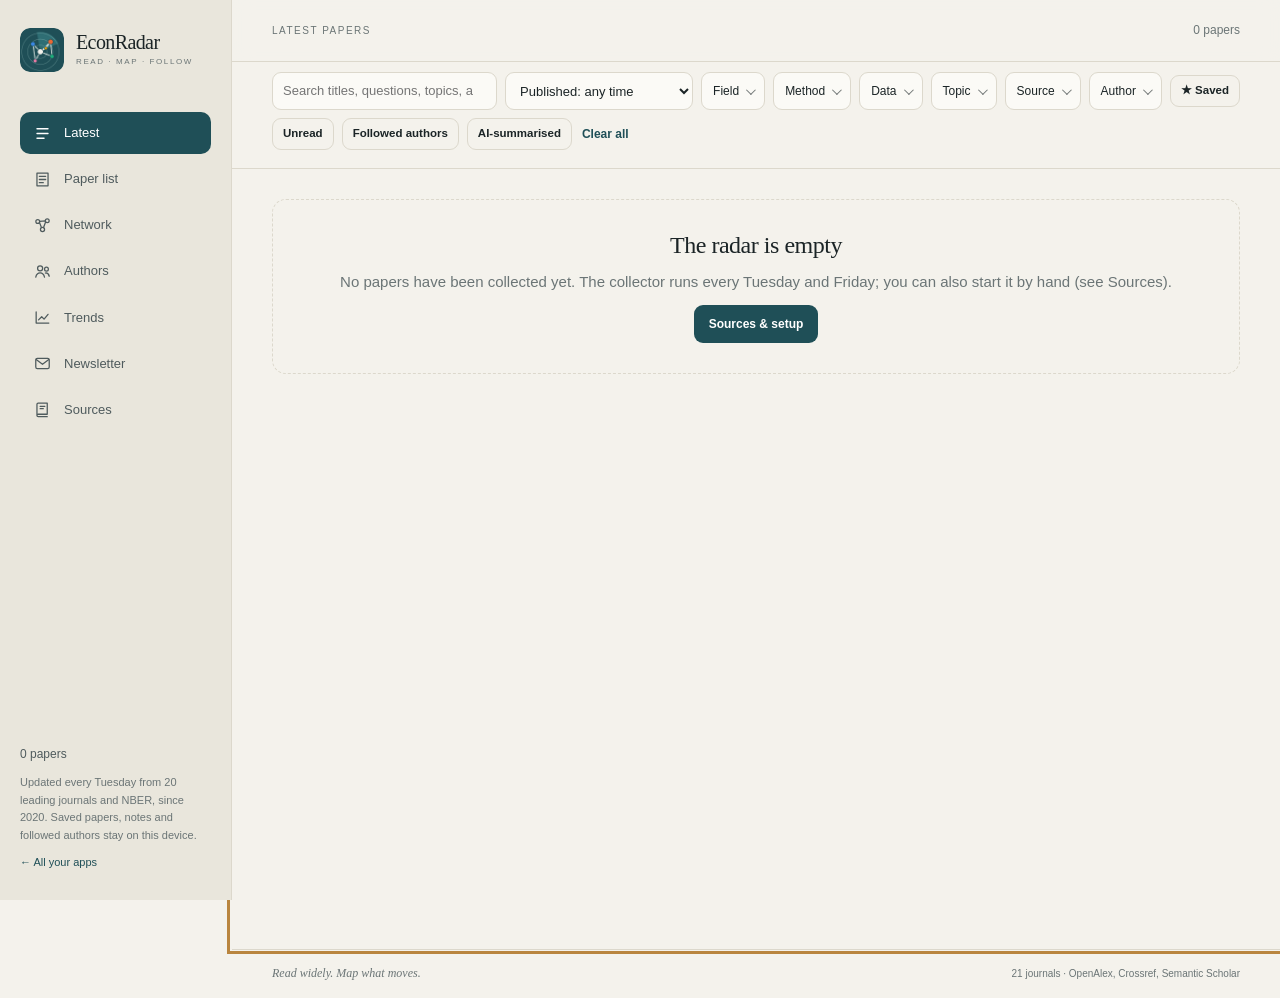
==== radar/index.html @ 8005eced "EconRadar filters: 'any of / all of' per picker, a Topic picker, excludable values ('not'); the netw" ====
<!doctype html>
<html lang="en">
<head>
  <meta charset="utf-8">
  <meta name="viewport" content="width=device-width,initial-scale=1,viewport-fit=cover">
  <meta name="theme-color" media="(prefers-color-scheme: light)" content="#f4f2ec">
  <meta name="theme-color" media="(prefers-color-scheme: dark)" content="#161a1b">
  <meta name="description" content="New papers from the top economics journals, summarised, tagged and mapped: methods, fields, data and who works on what.">
  <meta name="apple-mobile-web-app-capable" content="yes">
  <meta name="apple-mobile-web-app-title" content="Lit Radar">
  <link rel="manifest" href="manifest.webmanifest">
  <link rel="icon" href="icon-192.png" type="image/png" sizes="192x192">
  <link rel="apple-touch-icon" href="icon-180.png">
  <link rel="stylesheet" href="style.css?v=16">
  <title>EconRadar</title>
</head>
<body>
  <a class="skip" href="#main">Skip to content</a>
  <div class="app-shell">
    <aside class="sidebar">
      <a class="brand" href="#latest"><img src="icon-192.png" alt=""><span>EconRadar<small>READ · MAP · FOLLOW</small></span></a>
      <nav id="nav" aria-label="Main navigation"></nav>
      <div class="side-note">
        <p id="side-status">Loading the radar…</p>
        <p class="side-small">Updated every Tuesday from 20 leading journals and NBER, since 2020. Saved papers, notes and followed authors stay on this device.</p>
        <a href="../">← All your apps</a>
      </div>
    </aside>
    <div class="workspace">
      <header class="topbar">
        <span id="crumb">LATEST</span>
        <div class="top-right"><span id="top-count"></span><button id="filter-toggle" class="btn ghost small" type="button" aria-expanded="false" aria-controls="filter-bar">Filters <b id="filter-count" hidden></b></button></div>
      </header>
      <section id="filter-bar" class="filter-bar" aria-label="Filters"></section>
      <main id="main" tabindex="-1"><p class="loading">Loading papers…</p></main>
      <footer><span>Read widely. Map what moves.</span><span id="footer-status"></span></footer>
    </div>
  </div>
  <dialog id="dialog"><form method="dialog" class="dialog-close"><button class="icon-button" aria-label="Close">×</button></form><div id="dialog-content"></div></dialog>
  <div id="tooltip" class="tooltip" role="status" hidden></div>
  <div id="toast" class="toast" role="status" aria-live="polite"></div>
  <script src="vendor/d3.min.js"></script>
  <script type="module" src="app.mjs?v=19"></script>

<link rel="stylesheet" href="../shared/motion.css?v=1">
<script type="module" src="../shared/motion.mjs?v=1"></script>
</body>
</html>
---- radar/style.css ----
/* EconRadar. Tokens first; every colour below is a role, swapped for dark mode in one place. */
:root{color-scheme:light;
 --paper:#f4f2ec;--card:#fbfaf6;--surface-1:#fbfaf6;--rail:#e9e6dc;--ink:#1b2426;--text-primary:#1b2426;--text-secondary:#4f5b5d;--muted:#6b7576;--line:#dcd8cc;--line-soft:#e8e5dc;
 --accent:#1f4f57;--accent-ink:#fff;--accent-soft:#dde8e6;--focus:#b9853f;--shadow:0 10px 30px #1b242612;
 --net-edge:#8f9a99;--net-new:#1b2426;--net-muted:#c9cdc9;--kind-method:#3d4a4c;--kind-data:#8a8f86;
 --series-1:#2a78d6;--series-2:#eb6834;--series-3:#1baf7a;--series-4:#eda100;--series-5:#e87ba4;--series-6:#008300;--series-7:#6250d6;--series-8:#e34948;--series-other:#9a9d97;
 --seq-1:#cde2fb;--seq-2:#9ec5f4;--seq-3:#6da7ec;--seq-4:#3987e5;--seq-5:#256abf;--seq-6:#184f95;--seq-7:#0d366b;
 --good:#0ca30c;--warn-bg:#f6ead6;--warn-ink:#80561c;
 font:15px/1.55 -apple-system,BlinkMacSystemFont,"Segoe UI",Helvetica,Arial,sans-serif;background:var(--paper);color:var(--ink)}
@media (prefers-color-scheme:dark){:root:where(:not([data-theme="light"])){color-scheme:dark;
 --paper:#161a1b;--card:#1d2224;--surface-1:#1d2224;--rail:#1a1f20;--ink:#eef0ee;--text-primary:#eef0ee;--text-secondary:#c2c9c7;--muted:#9aa4a2;--line:#313a3c;--line-soft:#283032;
 --accent:#8cc5c9;--accent-ink:#0f1a1c;--accent-soft:#25393b;--focus:#e0b36e;--shadow:0 10px 30px #00000040;
 --net-edge:#6d7877;--net-new:#f2f3ef;--net-muted:#3a4446;--kind-method:#d7dcda;--kind-data:#8f978f;
 --series-1:#3987e5;--series-2:#d95926;--series-3:#199e70;--series-4:#c98500;--series-5:#d55181;--series-6:#008300;--series-7:#9085e9;--series-8:#e66767;--series-other:#7d827c;
 --seq-1:#1a2c40;--seq-2:#104281;--seq-3:#184f95;--seq-4:#256abf;--seq-5:#3987e5;--seq-6:#6da7ec;--seq-7:#9ec5f4;
 --warn-bg:#3a2f1c;--warn-ink:#f0cc8e}}
:root[data-theme="dark"]{color-scheme:dark;
 --paper:#161a1b;--card:#1d2224;--surface-1:#1d2224;--rail:#1a1f20;--ink:#eef0ee;--text-primary:#eef0ee;--text-secondary:#c2c9c7;--muted:#9aa4a2;--line:#313a3c;--line-soft:#283032;
 --accent:#8cc5c9;--accent-ink:#0f1a1c;--accent-soft:#25393b;--focus:#e0b36e;--shadow:0 10px 30px #00000040;
 --net-edge:#6d7877;--net-new:#f2f3ef;--net-muted:#3a4446;--kind-method:#d7dcda;--kind-data:#8f978f;
 --series-1:#3987e5;--series-2:#d95926;--series-3:#199e70;--series-4:#c98500;--series-5:#d55181;--series-6:#008300;--series-7:#9085e9;--series-8:#e66767;--series-other:#7d827c;
 --seq-1:#1a2c40;--seq-2:#104281;--seq-3:#184f95;--seq-4:#256abf;--seq-5:#3987e5;--seq-6:#6da7ec;--seq-7:#9ec5f4;
 --warn-bg:#3a2f1c;--warn-ink:#f0cc8e}

*{box-sizing:border-box}body{margin:0;background:var(--paper)}button,input,select,textarea{font:inherit;color:inherit}button{cursor:pointer}
a{color:var(--accent);text-underline-offset:3px}[hidden]{display:none!important}
:focus-visible{outline:3px solid var(--focus);outline-offset:2px}
.skip{position:absolute;left:-999px;top:8px;z-index:30;background:var(--card);padding:8px 12px;border-radius:8px}.skip:focus{left:8px}
h1,h2,h3,.serif{font-family:Georgia,"Times New Roman",serif;font-weight:400;letter-spacing:-.02em}
h1{font-size:clamp(30px,4vw,44px);line-height:1.08;margin:0 0 10px}h2{font-size:24px;line-height:1.25;margin:0 0 10px}h3{font-size:18px;line-height:1.35;margin:0 0 6px}p{margin:0 0 12px}
.eyebrow{display:block;text-transform:uppercase;letter-spacing:.16em;color:var(--muted);font-size:10px;font-weight:650;margin-bottom:10px}
.muted{color:var(--muted)}.small{font-size:12px}.nowrap{white-space:nowrap}

/* shell */
.sidebar{position:fixed;inset:0 auto 0 0;width:232px;padding:28px 20px;background:var(--rail);border-right:1px solid var(--line);display:flex;flex-direction:column;z-index:5}
.brand{display:flex;gap:12px;align-items:center;text-decoration:none;color:var(--ink);font:20px/1.15 Georgia,serif;letter-spacing:-.03em}.brand img{width:44px;height:44px;border-radius:10px}
.brand small{display:block;font:8px/2 -apple-system,sans-serif;letter-spacing:1.6px;color:var(--muted)}
#nav{display:grid;gap:4px;margin-top:40px}
.nav-link{display:flex;align-items:center;gap:12px;padding:11px 13px;border-radius:10px;text-decoration:none;color:var(--text-secondary);font-size:13px}
.nav-link svg{width:19px;height:19px;fill:none;stroke:currentColor;stroke-width:1.6;stroke-linecap:round;stroke-linejoin:round;flex:none}
.nav-link:hover{background:var(--accent-soft)}.nav-link.active{background:var(--accent);color:var(--accent-ink)}
.side-note{margin-top:auto;color:var(--muted);font-size:11px;line-height:1.6}.side-note p{margin:0 0 10px}.side-note a{text-decoration:none}
#side-status{color:var(--text-secondary);font-size:12px}
.workspace{margin-left:232px;min-width:0}
.topbar{position:sticky;top:0;z-index:4;height:62px;display:flex;align-items:center;justify-content:space-between;gap:12px;padding:0 40px;background:color-mix(in srgb,var(--paper) 92%,transparent);backdrop-filter:blur(10px);border-bottom:1px solid var(--line);color:var(--muted);font-size:10px;letter-spacing:1.5px}
.top-right{display:flex;align-items:center;gap:12px;letter-spacing:0;font-size:12px}
main{max-width:1320px;margin:0 auto;padding:30px 40px 40px;min-height:calc(100dvh - 120px)}
footer{border-top:1px solid var(--line);display:flex;justify-content:space-between;gap:12px;padding:16px 40px;color:var(--muted);font-size:10px}footer span:first-child{font:italic 12px Georgia,serif}
.loading{color:var(--muted)}

/* buttons, inputs, chips */
.btn{border:1px solid transparent;border-radius:9px;min-height:38px;padding:8px 14px;background:var(--accent);color:var(--accent-ink);font-weight:650;font-size:12px;display:inline-flex;align-items:center;justify-content:center;gap:7px;text-decoration:none}
.btn:hover{filter:brightness(1.07)}.btn.ghost{background:transparent;border-color:var(--line);color:var(--ink)}.btn.ghost:hover{background:var(--accent-soft)}
.btn.small{min-height:32px;padding:5px 10px;font-size:11.5px}.btn[aria-pressed="true"]{background:var(--accent);color:var(--accent-ink);border-color:var(--accent)}
.btn b{display:inline-grid;place-items:center;min-width:18px;height:18px;border-radius:9px;background:var(--accent);color:var(--accent-ink);font-size:10px;padding:0 5px}
.btn[aria-pressed="true"] b{background:var(--accent-ink);color:var(--accent)}
.text-btn{border:0;background:none;color:var(--accent);font-size:12px;font-weight:650;padding:4px 2px}
input[type=search],input[type=text],input[type=date],select,textarea{border:1px solid var(--line);background:var(--card);border-radius:9px;padding:8px 10px;min-height:38px;font-size:13px;max-width:100%}
textarea{width:100%;min-height:90px;resize:vertical;line-height:1.5}
label.inline{display:inline-flex;align-items:center;gap:7px;font-size:12px;color:var(--text-secondary)}
.seg{display:inline-flex;border:1px solid var(--line);border-radius:10px;padding:3px;gap:3px;background:var(--card)}.seg button{border:0;background:none;border-radius:7px;padding:6px 12px;font-size:12px;color:var(--text-secondary)}
.seg button[aria-pressed="true"]{background:var(--accent);color:var(--accent-ink)}
.chip{display:inline-flex;align-items:center;gap:6px;border-radius:20px;padding:3px 9px;background:var(--line-soft);color:var(--text-secondary);font-size:11px;line-height:1.5;border:0;text-decoration:none;max-width:100%}
.chip.btnish{cursor:pointer}.chip.btnish:hover{background:var(--accent-soft);color:var(--ink)}.chip.btnish[aria-pressed="true"]{background:var(--accent);color:var(--accent-ink)}
.chip .dot,.dot{display:inline-block;width:9px;height:9px;border-radius:50%;flex:none}
.chip.method::before{content:"";width:8px;height:8px;background:var(--kind-method);border-radius:1px;flex:none}
.chip.data::before{content:"";width:8px;height:8px;background:var(--kind-data);transform:rotate(45deg);flex:none}
.chip.topic{background:transparent;border:1px solid var(--line)}
.chip.first{background:var(--warn-bg);color:var(--warn-ink);font-weight:600}
.chip.removable{background:var(--accent-soft);color:var(--ink)}.chip.removable button{border:0;background:none;padding:0 0 0 2px;font-size:14px;line-height:1;color:var(--muted)}
.chips{display:flex;flex-wrap:wrap;gap:5px}

/* filter bar */
.filter-bar{position:sticky;top:62px;z-index:3;background:var(--paper);border-bottom:1px solid var(--line);padding:10px 40px}
.filter-row{display:flex;flex-wrap:wrap;gap:8px;align-items:center}
.filter-row input[type=search]{flex:1 1 220px;min-width:180px}
.pick{position:relative}.pick>summary{list-style:none;display:inline-flex;align-items:center;gap:7px;border:1px solid var(--line);border-radius:9px;min-height:38px;padding:7px 11px;font-size:12px;background:var(--card);cursor:pointer;user-select:none}
.pick>summary::-webkit-details-marker{display:none}.pick>summary::after{content:"";width:6px;height:6px;border-right:1.5px solid currentColor;border-bottom:1.5px solid currentColor;transform:rotate(45deg) translateY(-2px);opacity:.6}
.pick[open]>summary,.pick.on>summary{border-color:var(--accent)}.pick>summary b{background:var(--accent);color:var(--accent-ink);border-radius:9px;font-size:10px;padding:1px 6px}
.pick-panel{position:absolute;left:0;top:calc(100% + 6px);z-index:8;width:min(340px,86vw);max-height:min(60vh,460px);overflow:auto;background:var(--card);border:1px solid var(--line);border-radius:12px;box-shadow:var(--shadow);padding:10px}
.pick-panel input[type=search]{width:100%;margin-bottom:8px}
.pick-group{margin:6px 0 10px}.pick-group>button{display:flex;align-items:center;gap:7px;border:0;background:none;padding:3px 2px;font-size:10px;letter-spacing:.12em;text-transform:uppercase;color:var(--muted);font-weight:700}
.pick-opt{display:flex;align-items:center;gap:8px;padding:5px 4px;border-radius:7px;font-size:12.5px;cursor:pointer}.pick-opt:hover{background:var(--accent-soft)}
.pick-opt input{accent-color:var(--accent);width:15px;height:15px;margin:0}.pick-opt .n{margin-left:auto;color:var(--muted);font-size:11px}
.active-filters{display:flex;flex-wrap:wrap;gap:6px;margin-top:8px}

/* layout pieces */
.heading{display:flex;align-items:flex-end;justify-content:space-between;gap:18px;margin-bottom:20px;flex-wrap:wrap}
.heading p{margin:0;color:var(--muted);font-size:13px;max-width:70ch}
.toolbar{display:flex;gap:8px;flex-wrap:wrap;align-items:center}
.panel{background:var(--card);border:1px solid var(--line);border-radius:14px;padding:18px;box-shadow:var(--shadow)}
.grid-2{display:grid;grid-template-columns:repeat(2,minmax(0,1fr));gap:16px}.grid-3{display:grid;grid-template-columns:repeat(3,minmax(0,1fr));gap:16px}
.stats{display:grid;grid-template-columns:repeat(4,minmax(0,1fr));gap:10px;margin-bottom:22px}
.stat{background:var(--card);border:1px solid var(--line);border-radius:12px;padding:13px 15px}.stat strong{display:block;font:28px/1.1 Georgia,serif;color:var(--ink)}.stat span{display:block;color:var(--muted);font-size:11px;margin-top:4px}
.empty{border:1px dashed var(--line);border-radius:14px;padding:30px 20px;text-align:center;color:var(--muted)}.empty h2{color:var(--ink)}
.notice{padding:12px 14px;border-radius:10px;background:var(--accent-soft);font-size:12.5px;color:var(--text-secondary);line-height:1.6}.notice.warn{background:var(--warn-bg);color:var(--warn-ink)}
.section-head{display:flex;align-items:baseline;justify-content:space-between;gap:12px;margin:26px 0 12px;flex-wrap:wrap}.section-head h2{margin:0}.section-head p{margin:0;color:var(--muted);font-size:12px}

/* paper cards */
.day-head{display:flex;align-items:baseline;gap:12px;margin:26px 0 10px;padding-bottom:6px;border-bottom:1px solid var(--line)}.day-head h2{margin:0;font-size:21px}.day-head span{color:var(--muted);font-size:12px}
.papers{display:grid;gap:12px}
.paper{background:var(--card);border:1px solid var(--line);border-radius:14px;padding:16px 18px;display:grid;gap:8px;position:relative}
.paper.is-read{opacity:.78}.paper.is-read .p-title{font-weight:400}
.p-meta{display:flex;flex-wrap:wrap;gap:6px 12px;align-items:center;font-size:11.5px;color:var(--muted)}.p-meta .journal{font-weight:700;color:var(--text-secondary);letter-spacing:.02em}
.p-title{font:600 17px/1.35 -apple-system,BlinkMacSystemFont,"Segoe UI",sans-serif;margin:0;color:var(--ink)}
.p-title button{all:unset;cursor:pointer}.p-title button:hover{text-decoration:underline;text-underline-offset:3px}.p-title button:focus-visible{outline:3px solid var(--focus);outline-offset:2px}
.p-authors{font-size:12px;color:var(--text-secondary);display:flex;flex-wrap:wrap;gap:2px 4px}.p-authors button{border:0;background:none;padding:0;color:inherit;font-size:inherit;text-decoration:underline;text-decoration-color:var(--line);text-underline-offset:3px}
.p-authors button.followed{color:var(--accent);font-weight:650}
.p-question{font:italic 16px/1.5 Georgia,serif;color:var(--ink);margin:2px 0}.p-question.auto{font-style:normal;font-family:inherit;font-size:13.5px;color:var(--text-secondary)}
.p-summary{font-size:13.5px;line-height:1.6;color:var(--text-secondary);margin:0}
.p-line{font-size:13.5px;line-height:1.55;color:var(--ink);margin:0}.p-line b{display:inline-block;min-width:104px;margin-right:8px;font-size:10px;font-weight:700;letter-spacing:.1em;text-transform:uppercase;color:var(--accent)}.p-line.auto{color:var(--text-secondary)}
@media(max-width:760px){.p-line b{display:block;min-width:0;margin:0 0 1px}}
.p-tags{display:flex;flex-wrap:wrap;gap:5px}
.p-actions{display:flex;flex-wrap:wrap;gap:6px;align-items:center;margin-top:2px}
.p-actions .icon-toggle{border:1px solid var(--line);background:transparent;border-radius:8px;min-height:30px;padding:3px 9px;font-size:11.5px;color:var(--text-secondary)}
.p-actions .icon-toggle[aria-pressed="true"]{background:var(--accent);border-color:var(--accent);color:var(--accent-ink)}
.p-actions a{font-size:11.5px}
.badge{display:inline-block;border-radius:6px;padding:1px 6px;font-size:10px;font-weight:700;letter-spacing:.04em}.badge.auto{background:var(--line-soft);color:var(--muted)}.badge.new{background:var(--ink);color:var(--paper)}
details.more summary{cursor:pointer;color:var(--accent);font-size:12px;font-weight:650;list-style:none}details.more summary::-webkit-details-marker{display:none}
details.more[open] summary{margin-bottom:6px}
.load-more{display:flex;justify-content:center;margin:20px 0}

/* network */
.net-layout{display:grid;grid-template-columns:minmax(0,1fr) 330px;gap:16px;align-items:start}
.net-stage{position:relative;height:min(72dvh,760px);min-height:420px;border:1px solid var(--line);border-radius:14px;overflow:hidden;background:var(--surface-1)}
.net-canvas{display:block;touch-action:none;cursor:grab}
.net-legend{position:absolute;left:10px;bottom:10px;max-width:calc(100% - 20px);background:color-mix(in srgb,var(--surface-1) 90%,transparent);border:1px solid var(--line);border-radius:10px;padding:8px 10px;font-size:11px;color:var(--text-secondary);display:flex;flex-wrap:wrap;gap:4px 12px;pointer-events:none}
.net-legend span{display:inline-flex;align-items:center;gap:5px}
.legend-shape{display:inline-block;width:10px;height:10px;background:var(--kind-method)}.legend-shape.circle{border-radius:50%}.legend-shape.ring{border-radius:50%;background:transparent;border:2.5px solid var(--muted)}.legend-shape.diamond{transform:rotate(45deg) scale(.85);background:var(--kind-data)}
.legend-line{display:inline-block;width:18px;border-top:2px dashed var(--net-new)}
.net-overlay{position:absolute;right:10px;top:10px;display:flex;gap:6px}
.net-side{display:grid;grid-template-columns:minmax(0,1fr);gap:12px;max-height:min(72dvh,760px);overflow:auto}
.net-side h3{margin:0}.net-side .kind{font-size:10px;letter-spacing:.14em;text-transform:uppercase;color:var(--muted);font-weight:700}
.tie-list{list-style:none;margin:0;padding:0;display:grid;gap:2px}.tie-list li{display:flex;align-items:center;gap:8px;font-size:12.5px;padding:5px 4px;border-radius:7px}
.tie-list li button{all:unset;cursor:pointer;flex:1;min-width:0;overflow:hidden;text-overflow:ellipsis;white-space:nowrap}.tie-list li button:hover{text-decoration:underline}
.tie-list li button:focus-visible{outline:3px solid var(--focus)}
.tie-list .w{color:var(--muted);font-variant-numeric:tabular-nums;font-size:11px}.tie-list .new-tag{font-size:9px;font-weight:700;letter-spacing:.06em;color:var(--paper);background:var(--ink);border-radius:4px;padding:1px 4px}
.mini-paper{border-top:1px solid var(--line-soft);padding:8px 0 4px;font-size:12.5px}.mini-paper button{all:unset;cursor:pointer;font-weight:600;color:var(--ink);line-height:1.4}.mini-paper button:hover{text-decoration:underline}
.mini-paper small{display:block;color:var(--muted);font-size:11px;margin-top:2px}
.timeline{display:flex;align-items:center;gap:10px;margin:12px 0 0;flex-wrap:wrap}.timeline input[type=range]{flex:1 1 240px;accent-color:var(--accent)}.timeline output{font-size:12px;color:var(--text-secondary);font-variant-numeric:tabular-nums;min-width:200px}
.spark{display:flex;align-items:flex-end;gap:2px;height:34px}.spark i{display:block;flex:1;background:var(--seq-4);border-radius:2px 2px 0 0;min-height:1px}

/* charts */
.chart-wrap{position:relative}.chart svg{display:block;width:100%;height:auto;overflow:visible}
.chart text{fill:var(--muted);font-size:11px;font-family:inherit}.chart .grid line{stroke:var(--line-soft)}.chart .axis-label{fill:var(--text-secondary)}
.legend{display:flex;flex-wrap:wrap;gap:6px 14px;font-size:12px;color:var(--text-secondary);margin:8px 0 4px}.legend span{display:inline-flex;align-items:center;gap:6px}.legend i{width:10px;height:10px;border-radius:3px;display:inline-block}
table.data{width:100%;border-collapse:collapse;font-size:12.5px}table.data th,table.data td{text-align:left;padding:7px 8px;border-bottom:1px solid var(--line-soft);vertical-align:top}
table.data th{font-size:10px;letter-spacing:.1em;text-transform:uppercase;color:var(--muted);font-weight:700}table.data td.num,table.data th.num{text-align:right;font-variant-numeric:tabular-nums}
table.data button.link{all:unset;cursor:pointer;color:var(--ink);font-weight:600}table.data button.link:hover{text-decoration:underline}table.data button.link:focus-visible{outline:3px solid var(--focus)}
.table-scroll{overflow-x:auto}
.heat{border-collapse:separate;border-spacing:2px;font-size:11.5px;width:auto}.heat td{min-width:64px}.heat th{font-weight:600;color:var(--muted);font-size:10.5px;padding:4px;text-align:center;vertical-align:bottom}
.heat th.row{text-align:left;color:var(--ink);font-size:12px;white-space:nowrap;max-width:220px;overflow:hidden;text-overflow:ellipsis}.heat th.row button{all:unset;cursor:pointer}.heat th.row button:hover{text-decoration:underline}
.heat td{height:28px;min-width:38px;border-radius:4px;text-align:center;font-variant-numeric:tabular-nums;color:var(--ink);background:var(--line-soft)}
.heat td.l1{background:var(--seq-1)}.heat td.l2{background:var(--seq-2)}.heat td.l3{background:var(--seq-3);color:#fff}.heat td.l4{background:var(--seq-4);color:#fff}.heat td.l5{background:var(--seq-5);color:#fff}.heat td.l6{background:var(--seq-6);color:#fff}
:root[data-theme="dark"] .heat td.l1,:root[data-theme="dark"] .heat td.l2{color:#fff}
@media (prefers-color-scheme:dark){:root:where(:not([data-theme="light"])) .heat td.l1,:root:where(:not([data-theme="light"])) .heat td.l2{color:#fff}:root:where(:not([data-theme="light"])) .heat td.l5,:root:where(:not([data-theme="light"])) .heat td.l6{color:#0b0b0b}}
.bars{display:grid;gap:7px}.bar-row{display:grid;grid-template-columns:150px 1fr 34px;gap:8px;align-items:center;font-size:12px}.bar-row .track{height:8px;background:var(--line-soft);border-radius:4px;overflow:hidden}.bar-row .fill{height:100%;border-radius:0 4px 4px 0}.bar-row .n{text-align:right;color:var(--muted);font-variant-numeric:tabular-nums}
.riser{display:flex;align-items:center;gap:8px;font-size:12.5px;padding:5px 0;border-bottom:1px solid var(--line-soft)}.riser .delta{margin-left:auto;font-variant-numeric:tabular-nums;font-size:11.5px;color:var(--text-secondary)}
.frontier{list-style:none;padding:0;margin:0;display:grid;gap:10px}.frontier li{display:grid;gap:4px;padding:10px 0;border-bottom:1px solid var(--line-soft)}.frontier time{font-size:11px;color:var(--muted)}
.frontier button.link{all:unset;cursor:pointer;font-weight:600;color:var(--ink);font-size:13px}.frontier button.link:hover{text-decoration:underline}

/* dialog, tooltip, toast */
dialog{width:min(760px,calc(100vw - 24px));max-height:min(90dvh,960px);overflow:auto;border:1px solid var(--line);border-radius:16px;padding:24px 26px;background:var(--card);color:var(--ink);box-shadow:0 24px 70px #0b151840}
dialog::backdrop{background:#0d16188a;backdrop-filter:blur(3px)}.dialog-close{display:flex;justify-content:flex-end;margin:-12px -12px 4px;position:sticky;top:-12px;z-index:1}
.icon-button{border:0;background:var(--line-soft);border-radius:50%;width:34px;height:34px;font-size:21px;color:var(--muted)}
.detail-grid{display:grid;grid-template-columns:150px 1fr;gap:6px 14px;font-size:13px;margin:14px 0}.detail-grid dt{color:var(--muted);font-size:11px;letter-spacing:.06em;text-transform:uppercase;padding-top:2px}.detail-grid dd{margin:0;color:var(--text-secondary)}
.tooltip{position:fixed;z-index:40;pointer-events:none;max-width:300px;background:var(--ink);color:var(--paper);border-radius:9px;padding:8px 10px;font-size:12px;line-height:1.45;box-shadow:var(--shadow)}.tooltip b{display:block;font-size:12.5px}.tooltip span{opacity:.8}
.toast{position:fixed;bottom:22px;left:50%;transform:translate(-50%,20px);background:var(--ink);color:var(--paper);padding:11px 16px;border-radius:10px;opacity:0;pointer-events:none;transition:.2s;font-size:12px;z-index:50;max-width:calc(100vw - 32px)}.toast.show{opacity:1;transform:translate(-50%,0)}
.setup ol{padding-left:20px;font-size:13px;line-height:1.7;color:var(--text-secondary)}.setup code{background:var(--line-soft);padding:1px 5px;border-radius:4px;font-size:12px;overflow-wrap:anywhere}

@media (max-width:1100px){.net-layout{grid-template-columns:minmax(0,1fr)}.net-side{max-height:none}.grid-3{grid-template-columns:1fr 1fr}}
@media (max-width:760px){
 .sidebar{inset:auto 0 0;width:100%;height:68px;padding:6px 8px calc(6px + env(safe-area-inset-bottom));border-right:0;border-top:1px solid var(--line);background:color-mix(in srgb,var(--rail) 94%,transparent);backdrop-filter:blur(12px);flex-direction:row}
 .brand,.side-note{display:none}#nav{grid-template-columns:none;grid-auto-flow:column;grid-auto-columns:minmax(0,1fr);gap:2px;margin:0;width:100%}
 .nav-link{flex-direction:column;justify-content:center;gap:3px;padding:4px 2px;font-size:9.5px}.workspace{margin:0}
 .topbar{padding:0 16px;height:54px;font-size:9px}.filter-bar{top:54px;padding:8px 16px}main{padding:20px 16px 100px}footer{padding:14px 16px 92px}
 .filter-bar:not(.open) .filter-row,.filter-bar:not(.open) .active-filters{display:none}.filter-bar:not(.open){padding:0;border:0}
 .stats{grid-template-columns:repeat(2,minmax(0,1fr))}.grid-2,.grid-3{grid-template-columns:1fr}.net-stage{height:62dvh;min-height:360px}
 .detail-grid{grid-template-columns:1fr}.bar-row{grid-template-columns:110px 1fr 30px}.toast{bottom:calc(84px + env(safe-area-inset-bottom))}
 dialog{padding:18px 16px}.pick-panel{position:fixed;left:12px;right:12px;top:auto;bottom:80px;width:auto}
 .net-legend{left:6px;bottom:6px;max-width:calc(100% - 12px);padding:5px 7px;gap:2px 8px;font-size:9.5px}.net-legend .dot{width:7px;height:7px}
}
@media (min-width:761px){#filter-toggle{display:none}}
/* Focus tab */
.focus-filters{display:grid;gap:10px;margin:4px 0 18px;padding:12px;border:1px solid var(--line);border-radius:12px;background:var(--surface-1)}
.strand-chips .chip{font-size:12px}
.heat td .cell{all:unset;cursor:pointer;display:block;width:100%;height:100%;line-height:28px;border-radius:4px}.heat td .cell:hover{outline:2px solid var(--ink);outline-offset:-2px}.heat td .cell:focus-visible{outline:3px solid var(--focus,var(--accent))}
.mix{display:flex;gap:2px;width:120px;height:10px}.mix i{display:block;border-radius:2px;min-width:3px}
.net-side h4{margin:0 0 4px;font-size:12px;letter-spacing:.06em;text-transform:uppercase;color:var(--muted)}
.list-tools{margin-bottom:12px;justify-content:space-between}
.ff-toggle{display:none}
@media (max-width:760px){
 .strand-chips{flex-wrap:nowrap;overflow-x:auto;padding-bottom:4px;scrollbar-width:thin}.strand-chips .chip{flex:none}
 .ff-toggle{display:inline-flex;justify-self:start}
 .focus-filters:not(.open) .filter-row{display:none}
 .heat th.row{max-width:150px}
}
.tie-list .shared{display:block;font-weight:400;font-size:11px;margin-top:2px}
.tie-list .shared strong{color:var(--ink);font-weight:700}
.match-features{display:flex;flex-wrap:wrap;gap:6px;margin-top:10px}
.match-feature{display:inline-flex;flex-direction:column;gap:2px;padding:6px 10px;border-radius:8px;background:var(--accent-soft);color:var(--ink);font-size:12px;max-width:100%;overflow-wrap:anywhere}
.match-feature small{color:var(--text-secondary);font-size:10px}
.tie-list li button:has(.shared){white-space:normal;overflow:visible}
/* Newsletter */
.nl-layout{display:grid;grid-template-columns:minmax(0,1fr) 320px;gap:18px;align-items:start}.nl-layout>div{display:grid;gap:18px}
.nl-page h3{margin:20px 0 8px}.nl-page .chips{margin:8px 0}
.nl-paper{padding:12px 0;border-top:1px solid var(--line-soft);display:grid;gap:4px}.nl-paper>button.link{all:unset;cursor:pointer;font-weight:600;color:var(--ink)}.nl-paper>button.link:hover{text-decoration:underline}
.nl-paper small{color:var(--text-secondary)}.nl-rel button.link{all:unset;cursor:pointer;text-decoration:underline;text-underline-offset:2px}
.nl-brief{font-family:var(--serif,Georgia,serif);font-size:15px;line-height:1.55}.nl-list{margin:0;padding-left:18px;display:grid;gap:6px}
.nl-fam{margin-top:12px;scroll-margin-top:72px}.nl-fam.nl-target>h3{background:var(--accent-soft);border-radius:6px;padding:4px 8px;margin-left:-8px}.nl-fam h3 .dot{margin-right:6px}
.nl-bars{display:grid;gap:4px;margin:10px 0}.nl-bar{display:grid;grid-template-columns:minmax(0,38%) 1fr auto;gap:10px;align-items:center;font-size:13px}
.nl-bar i{display:block;height:10px}.nl-bar i b{display:block;height:100%;background:var(--muted);border-radius:0 4px 4px 0}.nl-bar .num{color:var(--text-secondary);font-variant-numeric:tabular-nums;white-space:nowrap}
.nl-ident{display:grid;gap:5px;margin-top:10px}.nl-irow{display:grid;grid-template-columns:minmax(0,30%) 1fr 44px;gap:8px;align-items:center}
.nl-irow .lbl{font-size:12px;text-align:right;color:var(--text-secondary);line-height:1.2}.nl-irow .num{font-size:12px;text-align:right;font-variant-numeric:tabular-nums;color:var(--text-secondary)}
.nl-irow.all{border-top:1px solid var(--line);padding-top:6px;margin-top:2px}.nl-irow.all .lbl{font-weight:600;color:var(--ink)}
.nl-ibar{display:flex;gap:2px;height:16px;border-radius:4px;overflow:hidden}.nl-ibar i{display:block;flex:none;min-width:2px}.nl-ibar i.none{background:var(--line);min-width:0}
.nl-irow.axis .ticks{position:relative;height:14px;font-size:11px;color:var(--muted)}.nl-irow.axis .ticks span{position:absolute;transform:translateX(-50%)}
.nl-irow.axis .ticks span:first-child{transform:none}.nl-irow.axis .ticks span:last-child{transform:translateX(-100%)}
.nl-ilegend{display:grid;grid-template-columns:repeat(auto-fit,minmax(104px,1fr));gap:4px 6px;margin:12px 0 6px;align-items:start}
.nl-ilegend .grp{display:grid;gap:2px;min-width:0}.nl-ilegend .grp>span{border-bottom:1px solid var(--line);padding:0 0 2px;margin-bottom:1px;white-space:nowrap;overflow:hidden;text-overflow:ellipsis}
.nl-ilegend .box{display:block;font-size:11px;line-height:1.3;padding:2px 6px;border-radius:3px;white-space:nowrap;overflow:hidden;text-overflow:ellipsis}
.nl-ilegend .box.none{background:var(--line);color:var(--ink)}
.nl-legend{display:flex;flex-wrap:wrap;gap:4px 14px;margin:6px 0 0}.nl-legend .sq{display:inline-block;width:9px;height:9px;border-radius:2px;margin-right:5px}
.nl-authors{width:100%;border-collapse:collapse;font-size:13px;margin-top:10px}.nl-authors caption{text-align:left;margin-bottom:4px}
.nl-authors th{text-align:left;font-weight:600;color:var(--text-secondary);border-bottom:1px solid var(--line);padding:4px 8px 4px 0}
.nl-authors td{border-bottom:1px solid var(--line-soft);padding:6px 8px 6px 0;vertical-align:top}.nl-authors .num{text-align:right;font-variant-numeric:tabular-nums}
.nl-authors button.link{all:unset;cursor:pointer;text-decoration:underline;text-underline-offset:2px}
.subscribe{position:sticky;top:16px}.sub-form{display:grid;gap:10px;margin-top:10px}.sub-form input[type=email]{width:100%}
.sub-form fieldset{border:0;margin:0;padding:0}.sub-fams{display:grid;gap:2px;margin-top:4px}
@media (max-width:1100px){.nl-layout{grid-template-columns:minmax(0,1fr)}.subscribe{position:static}}
.table-wrap{overflow-x:auto}

/* A persistent three-card stage: position, surface tilt, and raised content have separate depths. */
.spotlight{margin:22px 0 32px;padding:24px;border:1px solid var(--line);border-radius:22px;background:radial-gradient(ellipse at 50% 65%,var(--accent-soft),var(--card) 78%);overflow:hidden}
.spotlight-head{display:flex;justify-content:space-between;align-items:end;gap:16px;position:relative;z-index:2}.spotlight-head h2{font:28px/1.15 Georgia,serif;margin:4px 0 8px}.spotlight-head p{font-size:12px;color:var(--text-secondary);margin:0}
.spotlight-controls{display:flex;align-items:center;gap:12px;flex:none;font-size:12px;color:var(--text-secondary)}.spotlight-controls button{width:44px;height:44px;border-radius:50%;border:1px solid var(--line);background:var(--card);box-shadow:0 3px 0 var(--line),0 7px 14px #10292d18;color:var(--ink);font-size:21px;transition:transform .2s}.spotlight-controls button:hover{transform:translateY(-2px)}.spotlight-controls button:active{transform:translateY(2px)}.spotlight-controls button:disabled{opacity:.4;cursor:default}
.spotlight-deck{display:grid;grid-template-columns:1fr;perspective:1200px;isolation:isolate;padding:44px 0 56px;touch-action:pan-y}
.spotlight-deck:before{content:"";grid-area:1/1;align-self:end;justify-self:center;width:74%;height:34px;border-radius:50%;background:#10292d30;filter:blur(18px);transform:translateY(32px);pointer-events:none}
.spotlight-card{grid-area:1/1;align-self:stretch;justify-self:center;width:52%;max-width:500px;position:relative;transform-style:preserve-3d;transition:transform .75s cubic-bezier(.22,.8,.24,1),filter .75s;will-change:transform}
.spotlight-card.previous{z-index:1;transform:translateX(-66%) translateZ(-180px) rotateY(32deg) rotateZ(-4deg);filter:brightness(.86)}
.spotlight-card.next{z-index:1;transform:translateX(66%) translateZ(-180px) rotateY(-32deg) rotateZ(4deg);filter:brightness(.86)}
.spotlight-card.active{z-index:3;transform:translateZ(65px) rotateX(2deg)}
.spotlight-face{position:relative;height:100%;min-height:300px;display:flex;flex-direction:column;padding:25px;border:1px solid var(--line);border-radius:17px;background:var(--card);box-shadow:1px 1px 0 var(--line),2px 3px 0 var(--line),3px 5px 0 var(--line),4px 7px 0 var(--line),0 26px 32px -12px #10292d55;transform-style:preserve-3d;transform:rotateX(var(--tilt-x,0deg)) rotateY(var(--tilt-y,0deg));transition:transform .18s ease-out,border-color .4s}
.spotlight-face:before{content:"";position:absolute;inset:0;border-radius:inherit;background:radial-gradient(circle at var(--shine-x,35%) var(--shine-y,15%),#ffffff35,transparent 65%);pointer-events:none;transform:translateZ(1px)}
.spotlight-card.active .spotlight-face{border-color:var(--accent)}
.spotlight-pick{position:absolute;inset:0;z-index:4;border:0;background:transparent;border-radius:17px}.spotlight-card.active .spotlight-pick{display:none}
.spotlight-index{font-size:11px;font-weight:700;color:var(--accent);letter-spacing:.1em;transform:translateZ(18px)}.spotlight-index span{color:var(--muted);letter-spacing:0;font-weight:500}
.spotlight-card h3{font:clamp(20px,2vw,27px)/1.18 Georgia,serif;margin:17px 0 10px;transform:translateZ(30px)}
.spotlight-authors{font-size:11px;color:var(--text-secondary);margin:0;transform:translateZ(20px)}
.spotlight-excerpt{font-size:13px;color:var(--text-secondary);line-height:1.55;margin:15px 0 20px;display:-webkit-box;-webkit-line-clamp:3;-webkit-box-orient:vertical;overflow:hidden;transform:translateZ(20px)}
.spotlight-bottom{display:flex;align-items:center;justify-content:space-between;gap:12px;margin-top:auto;padding-top:15px;border-top:1px solid var(--line);color:var(--muted);font-size:10px;transform:translateZ(24px)}
.spotlight-bottom button{border:1px solid var(--accent);border-radius:8px;background:var(--accent);padding:9px 12px;color:var(--accent-ink);font-size:12px;font-weight:650;white-space:nowrap;box-shadow:0 4px 0 var(--line)}
.spotlight-foot{display:flex;justify-content:space-between;align-items:center;gap:16px;color:var(--muted);font-size:11px;position:relative;z-index:4}.spotlight-dots{display:flex;gap:3px}.spotlight-dots button{border:0;width:30px;height:30px;background:transparent;display:grid;place-items:center}.spotlight-dots button:after{content:"";width:7px;height:7px;background:var(--muted);border-radius:50%;transition:width .3s}.spotlight-dots button[aria-pressed=true]:after{width:22px;border-radius:8px;background:var(--accent)}
@media(max-width:1000px){.spotlight-card{width:64%}.spotlight-face{padding:21px}.spotlight-card.previous{transform:translateX(-53%) translateZ(-210px) rotateY(36deg) rotateZ(-4deg)}.spotlight-card.next{transform:translateX(53%) translateZ(-210px) rotateY(-36deg) rotateZ(4deg)}}
@media(max-width:700px){.spotlight{padding:18px 12px}.spotlight-head{align-items:start;gap:8px;padding:0 4px}.spotlight-head h2{font-size:24px}.spotlight-head p{max-width:210px}.spotlight-controls{gap:7px}.spotlight-controls button{width:36px;height:36px}.spotlight-card{width:80%}.spotlight-deck{padding:38px 0 46px;perspective:1000px}.spotlight-card.active{transform:translateZ(20px)}.spotlight-face{padding:18px;min-height:320px}.spotlight-card h3{font-size:22px;transform:translateZ(16px)}.spotlight-index,.spotlight-authors,.spotlight-excerpt,.spotlight-bottom{transform:translateZ(10px)}.spotlight-bottom{gap:6px}.spotlight-bottom button{font-size:11px;padding:8px}.spotlight-foot>span{max-width:205px}.section-head{flex-wrap:wrap}}
@media(prefers-reduced-motion:reduce){.spotlight-card,.spotlight-face,.spotlight-dots button:after,.spotlight-controls button{transition:none}.spotlight-face{transform:none}}
/* Author picker count and "show more"; author table pager */
.pick-count{margin:-2px 2px 6px;font-size:11px}
.pick-more{display:block;width:100%;margin-top:6px;padding:8px 4px;text-align:center}
.pager{display:flex;flex-wrap:wrap;align-items:center;justify-content:center;gap:8px;margin-top:14px;padding-top:12px;border-top:1px solid var(--line)}
.pager .pager-info{margin:0 8px;font-size:12.5px;color:var(--muted);font-variant-numeric:tabular-nums}.pager .pager-info b{color:var(--ink);font-weight:650}
.pager button[disabled]{opacity:.35;cursor:default}
#author-table.page-turn tbody{animation:page-in .28s ease}
#author-table.page-turn.from-left tbody{--page-dx:-14px}
@keyframes page-in{from{opacity:0;transform:translateX(var(--page-dx,14px))}to{opacity:1;transform:none}}
@media (prefers-reduced-motion:reduce){#author-table.page-turn tbody{animation:none}}
.pick[data-pick="authors"] .pick-panel{left:auto;right:0}
/* Network side panel: titles stay inside the panel; shared-features table */
.tie-list li button{display:block}
.mini-paper button{display:block;overflow-wrap:anywhere}
.net-side .panel{min-width:0;overflow-wrap:anywhere}
.share-table{width:100%;border-collapse:collapse;font-size:12px;margin-top:8px}
.share-table th{font-size:10px;letter-spacing:.06em;text-transform:uppercase;color:var(--muted);font-weight:700;text-align:left;padding:4px 4px;border-bottom:1px solid var(--line)}
.share-table td{padding:5px 4px;border-bottom:1px solid var(--line-soft);vertical-align:top}
.share-table .num{text-align:right;font-variant-numeric:tabular-nums;white-space:nowrap}
.share-table tr.on td{background:var(--accent-soft)}
.share-table button.link{font-weight:650}
.inline-label{font-size:12px;color:var(--text-secondary);margin-right:2px}
.tie-list{grid-template-columns:minmax(0,1fr)}.tie-list li{min-width:0}

/* Network guide ("How to read this graph"): one step at a time, drawings use the theme roles */
dialog.guide{width:min(720px,calc(100vw - 24px));padding:22px 26px 18px}
.guide-body{min-height:min(520px,62dvh)}
.guide h2{margin:0 0 8px}.guide p,.guide li{color:var(--text-secondary);font-size:14px;line-height:1.6}.guide p{margin:0 0 10px}.guide ul{margin:0 0 10px;padding-left:18px}.guide li{margin:3px 0}
.guide b{color:var(--ink);font-weight:650}
.guide figure{margin:12px 0 14px;padding:12px;border:1px solid var(--line-soft);border-radius:12px;background:var(--paper)}
.guide figure svg{display:block;width:100%;height:auto}
.guide figcaption{font-size:11.5px;color:var(--muted);margin-top:6px;text-align:center}
.guide .note{font-size:12px;color:var(--muted);border-left:2px solid var(--line);padding-left:10px}
.guide-foot{display:flex;align-items:center;justify-content:space-between;gap:10px;margin-top:10px;padding-top:12px;border-top:1px solid var(--line-soft)}
.guide-dots{display:flex;gap:4px}.guide-dots button{border:0;background:none;padding:6px;display:grid;place-items:center}
.guide-dots button::before{content:"";width:8px;height:8px;border-radius:50%;background:var(--line)}.guide-dots button[aria-current="step"]::before{background:var(--accent)}
.guide svg text{font:11px -apple-system,BlinkMacSystemFont,"Segoe UI",Helvetica,Arial,sans-serif;fill:var(--text-secondary)}
.guide svg .t-strong{fill:var(--ink);font-weight:650}.guide svg .t-muted{fill:var(--muted)}
.guide svg .e{stroke:var(--net-edge);fill:none}.guide svg .e-on{stroke:var(--accent);fill:none}.guide svg .e-off{stroke:var(--net-muted);fill:none;stroke-dasharray:4 4}
.guide svg .n1{fill:var(--series-1)}.guide svg .n2{fill:var(--series-2)}.guide svg .n3{fill:var(--series-3)}.guide svg .n7{fill:var(--series-7)}.guide svg .nm{fill:var(--net-muted)}
.guide svg .ring{fill:none;stroke:var(--surface-1);stroke-width:2}
.guide svg .card{fill:var(--card);stroke:var(--line)}.guide svg .chip{fill:var(--line-soft)}.guide svg .chip-on{fill:var(--accent-soft);stroke:var(--accent)}
.guide svg .kind-m{fill:var(--kind-method)}.guide svg .kind-d{fill:var(--kind-data)}
.guide svg .bar1{fill:var(--accent)}.guide svg .bar2{fill:color-mix(in srgb,var(--accent) 65%,var(--card))}.guide svg .bar3{fill:color-mix(in srgb,var(--accent) 35%,var(--card))}
.guide svg .min{stroke:var(--warn-ink);stroke-dasharray:3 3}
@media (max-width:760px){dialog.guide{padding:18px 16px 14px}.guide-body{min-height:0}.guide p,.guide li{font-size:13.5px}}

/* Hover detail: what a link to the selected node rests on */
.tooltip .tip-why{display:grid;gap:1px;margin-top:6px;padding-top:6px;border-top:1px solid color-mix(in srgb,var(--paper) 25%,transparent);opacity:1}
.tooltip .tip-why em{font-style:normal;font-size:10px;letter-spacing:.1em;text-transform:uppercase;opacity:.7}
.tooltip .tip-why b{display:inline;font-size:12px}.tooltip .tip-why span{opacity:1}

/* Paper selector: papers having every picked characteristic */
.selector input[type=search]{width:100%;margin-top:4px}
.sel-chips{display:flex;flex-wrap:wrap;gap:6px;align-items:center;margin:4px 0 6px}
.sel-chip{border:1px solid var(--accent);background:var(--accent-soft);color:var(--ink);border-radius:8px;padding:4px 8px;font-size:12px;display:inline-flex;gap:6px;align-items:center;max-width:100%;text-align:left}
.sel-chip:hover{background:var(--accent);color:var(--accent-ink)}
.kind-tag{font-size:9px;font-weight:700;letter-spacing:.08em;text-transform:uppercase;color:var(--muted);flex:none}
.sel-chip:hover .kind-tag{color:inherit}
.sel-sugg{display:grid;gap:1px;margin-top:4px}.sel-sugg:empty{display:none}
.sel-sugg button{border:0;background:none;display:flex;align-items:center;gap:8px;padding:6px 6px;border-radius:7px;text-align:left;font-size:12.5px;min-width:0}
.sel-sugg button:hover,.sel-sugg button:focus-visible{background:var(--accent-soft)}
.sel-sugg .sel-label{flex:1;min-width:0;overflow:hidden;text-overflow:ellipsis;white-space:nowrap}.sel-sugg .w{color:var(--muted);font-size:11px;font-variant-numeric:tabular-nums}
.sel-sugg .kind-tag{width:76px}

/* Filter combinations: "any of / all of" per picker, and excluded ("not") values */
.pick-mode{display:flex;gap:3px;border:1px solid var(--line);border-radius:9px;padding:3px;margin-bottom:8px}
.pick-mode button{flex:1;border:0;background:none;border-radius:6px;padding:5px 8px;font-size:12px;color:var(--text-secondary)}
.pick-mode button[aria-pressed="true"]{background:var(--accent);color:var(--accent-ink);font-weight:650}
.pick-opt.is-not span:not(.n){text-decoration:line-through;color:var(--muted)}
.chip-not{border:1px dashed var(--line);background:none;color:var(--muted);opacity:.75;border-radius:6px;font-size:9.5px;font-weight:700;letter-spacing:.06em;text-transform:uppercase;padding:0 5px;line-height:16px}
.chip-not:hover{border-color:var(--accent);color:var(--ink);opacity:1}
.chip.removable .chip-not{font-size:9.5px;padding:0 5px;color:var(--muted)}
.chip.is-not{background:var(--warn-bg);color:var(--warn-ink)}.chip.is-not .chip-text{text-decoration:line-through}
.chip.is-not .chip-not{background:var(--warn-ink);border:1px solid var(--warn-ink);color:var(--warn-bg);opacity:1}
.chip-mode{align-self:center;font-size:10px;font-weight:700;letter-spacing:.08em;text-transform:uppercase;color:var(--muted);margin-left:4px}
---- shared/motion.css ----
/* Shared interaction layer. Colours, typography and layout belong to each app. */
:root { --ui-ease: cubic-bezier(.2,.8,.2,1); }

body :is(.navbtn, .nav-link, .tabbar button, #topics button, .iconbtn,
  .icon-button, .addbtn, .all-apps-link, a.app, a.brand) {
  transition: translate 220ms var(--ui-ease), scale 180ms var(--ui-ease),
    box-shadow 220ms var(--ui-ease), background-color 180ms ease,
    border-color 180ms ease, color 180ms ease;
}
body :is(.navbtn, .nav-link, .tabbar button, .iconbtn, .icon-button, .addbtn) svg,
body .tab-icon, body a.app img, body a.brand img {
  transform-origin: center;
  transition: translate 260ms var(--ui-ease), rotate 300ms var(--ui-ease),
    scale 260ms var(--ui-ease);
}
body .tab-icon { display: inline-block; }

/* Fine pointers get a small lift; touch keeps the same stable hit targets. */
@media (hover: hover) and (pointer: fine) and (prefers-reduced-motion: no-preference) {
  body :is(.navbtn, .nav-link, #topics button):not(:disabled):hover { translate: 2px 0; }
  body :is(.tabbar button, .iconbtn, .icon-button, .addbtn, .all-apps-link):not(:disabled):hover { translate: 0 -2px; }
  body :is(.navbtn, .nav-link, .tabbar button):hover :is(svg, .tab-icon) {
    rotate: -6deg; scale: 1.12;
  }
  body :is(.iconbtn, .icon-button, .addbtn):hover svg { scale: 1.12; }
  body a.app:hover { translate: 0 -4px; box-shadow: 0 12px 24px -18px currentColor; }
  body :is(a.app, a.brand):hover img { rotate: -4deg; scale: 1.06; }
}

/* Keyboard focus gets the same icon feedback, plus a visible ring. */
body :is(.navbtn, .nav-link, .tabbar button, #topics button, .iconbtn,
  .icon-button, .addbtn, .all-apps-link, a.app, a.brand):focus-visible {
  outline: 2px solid currentColor; outline-offset: 3px;
}
@media (prefers-reduced-motion: no-preference) {
  body :is(.navbtn, .nav-link, .tabbar button):focus-visible :is(svg, .tab-icon) { scale: 1.12; }
  body :is(.navbtn, .nav-link, .tabbar button, #topics button, .iconbtn,
    .icon-button, .addbtn, .all-apps-link, a.app):not(:disabled):not([aria-disabled="true"]):active {
    scale: .97;
  }
  body :is(.navbtn[aria-current="page"], .nav-link.active, .tabbar button.active,
    .tabbar button[aria-current="page"]) :is(svg, .tab-icon) {
    animation: ui-icon-settle 320ms var(--ui-ease);
  }
  body dialog[open] {
    animation: ui-surface-in 240ms var(--ui-ease);
  }
  body details[open] > :not(summary) { animation: ui-disclosure-in 200ms ease-out; }
}
@keyframes ui-icon-settle {
  0% { translate: 0 2px; scale: .9; }
  60% { translate: 0 -1px; scale: 1.13; }
  100% { translate: 0 0; scale: 1; }
}
@keyframes ui-surface-in {
  from { opacity: .5; translate: 0 8px; }
  to { opacity: 1; translate: 0 0; }
}
@keyframes ui-disclosure-in { from { opacity: .5; } to { opacity: 1; } }

@media (prefers-reduced-motion: reduce) {
  body :is(.navbtn, .nav-link, .tabbar button, #topics button, .iconbtn,
    .icon-button, .addbtn, .all-apps-link, a.app, a.brand),
  body :is(.navbtn, .nav-link, .tabbar button, .iconbtn, .icon-button, .addbtn) svg,
  body .tab-icon, body a.app img, body a.brand img {
    transition: none;
  }
}
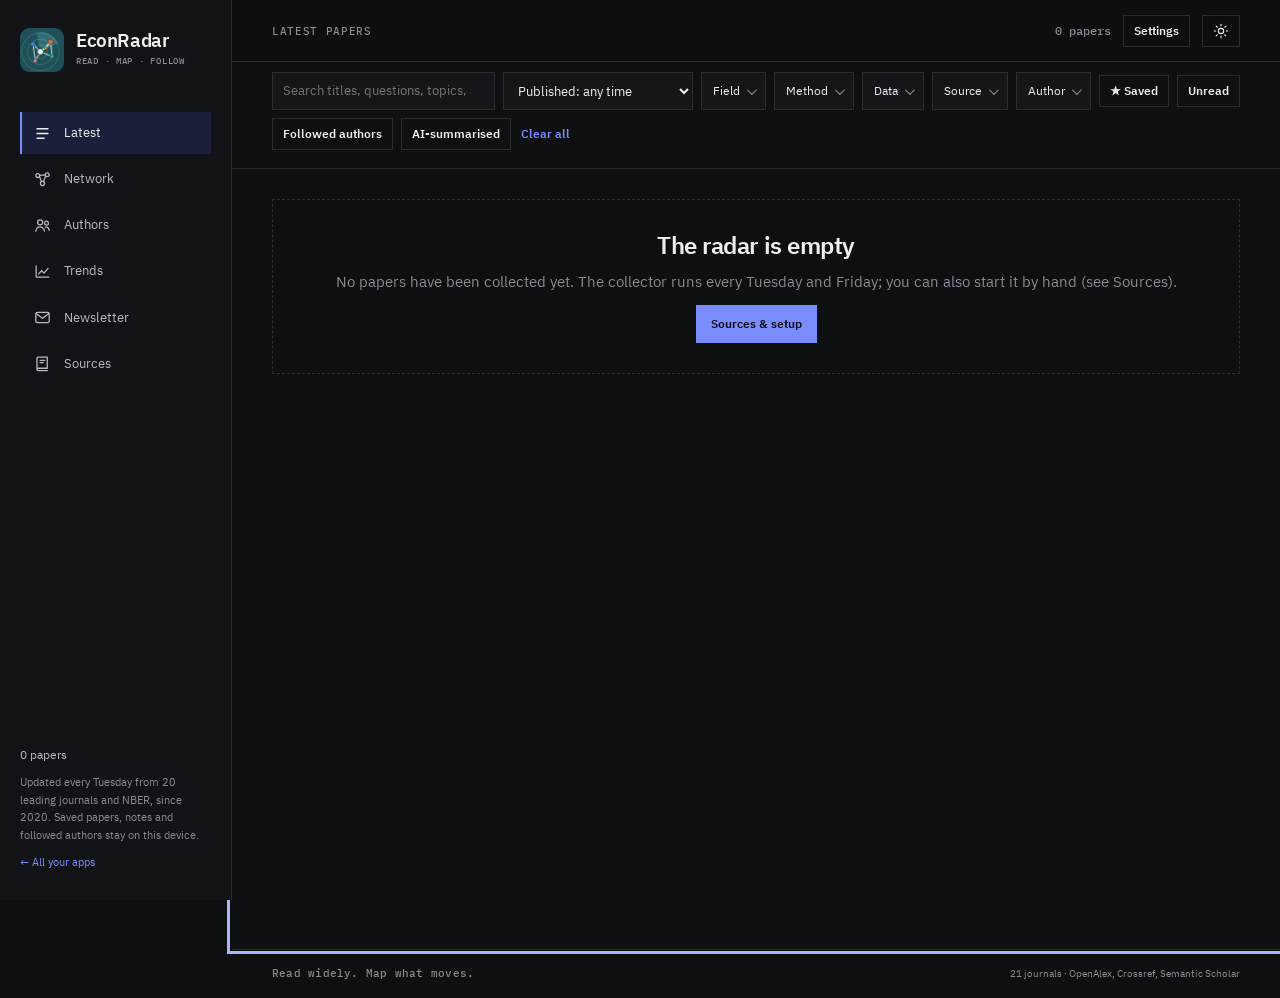
==== commit 2ef004aa: "EconRadar: dark-first redesign, Zotero settings and network match details Redesign: dark theme by de" ====
--- a/radar/index.html
+++ b/radar/index.html
@@ -3,15 +3,15 @@
 <head>
   <meta charset="utf-8">
   <meta name="viewport" content="width=device-width,initial-scale=1,viewport-fit=cover">
-  <meta name="theme-color" media="(prefers-color-scheme: light)" content="#f4f2ec">
-  <meta name="theme-color" media="(prefers-color-scheme: dark)" content="#161a1b">
+  <meta name="theme-color" content="#0e0f11">
+  <script>/* dark unless light was chosen on this device; set before the first paint */try{if(localStorage.getItem('econradar-theme')==='light'){document.documentElement.dataset.theme='light';document.querySelector('meta[name="theme-color"]').content='#ffffff'}}catch(e){}</script>
   <meta name="description" content="New papers from the top economics journals, summarised, tagged and mapped: methods, fields, data and who works on what.">
   <meta name="apple-mobile-web-app-capable" content="yes">
   <meta name="apple-mobile-web-app-title" content="Lit Radar">
   <link rel="manifest" href="manifest.webmanifest">
   <link rel="icon" href="icon-192.png" type="image/png" sizes="192x192">
   <link rel="apple-touch-icon" href="icon-180.png">
-  <link rel="stylesheet" href="style.css?v=16">
+  <link rel="stylesheet" href="style.css?v=13">
   <title>EconRadar</title>
 </head>
 <body>
@@ -29,18 +29,35 @@
     <div class="workspace">
       <header class="topbar">
         <span id="crumb">LATEST</span>
-        <div class="top-right"><span id="top-count"></span><button id="filter-toggle" class="btn ghost small" type="button" aria-expanded="false" aria-controls="filter-bar">Filters <b id="filter-count" hidden></b></button></div>
+        <div class="top-right"><span id="top-count"></span><button id="filter-toggle" class="btn ghost small" type="button" aria-expanded="false" aria-controls="filter-bar">Filters <b id="filter-count" hidden></b></button><button id="settings-toggle" class="btn ghost small" type="button" aria-haspopup="dialog">Settings</button><button id="theme-toggle" class="btn ghost small theme-btn" type="button" aria-label="Switch to light theme"><svg class="i-sun" viewBox="0 0 24 24" aria-hidden="true"><circle cx="12" cy="12" r="4"/><path d="M12 2v2M12 20v2M2 12h2M20 12h2M4.9 4.9l1.4 1.4M17.7 17.7l1.4 1.4M4.9 19.1l1.4-1.4M17.7 6.3l1.4-1.4"/></svg><svg class="i-moon" viewBox="0 0 24 24" aria-hidden="true"><path d="M20 14.5A8 8 0 0 1 9.5 4a8 8 0 1 0 10.5 10.5z"/></svg></button></div>
       </header>
       <section id="filter-bar" class="filter-bar" aria-label="Filters"></section>
-      <main id="main" tabindex="-1"><p class="loading">Loading papers…</p></main>
+      <main id="main" tabindex="-1"><div class="loading radar-loader" role="status"><span class="radar-spin" aria-hidden="true"></span><span>Loading papers…</span></div></main>
       <footer><span>Read widely. Map what moves.</span><span id="footer-status"></span></footer>
     </div>
   </div>
   <dialog id="dialog"><form method="dialog" class="dialog-close"><button class="icon-button" aria-label="Close">×</button></form><div id="dialog-content"></div></dialog>
+  <dialog id="settings-dialog" aria-labelledby="settings-title">
+    <form method="dialog" class="dialog-close"><button class="icon-button" aria-label="Close settings">×</button></form>
+    <h2 id="settings-title">Settings</h2>
+    <section class="panel zotero-settings" aria-labelledby="zotero-title">
+      <h3 id="zotero-title">Zotero</h3>
+      <p class="small muted">Save paper references directly to My Library. Your API key is stored in this browser and excluded from EconRadar backups.</p>
+      <form id="zotero-form" autocomplete="off">
+        <p class="small">Create a dedicated key with <strong>Allow library access</strong> and <strong>Allow write access</strong> enabled for your personal library.</p>
+        <a class="small" href="https://www.zotero.org/settings/keys/new" target="_blank" rel="noopener noreferrer">Create a Zotero API key ↗</a>
+        <label for="zotero-key">Zotero API key</label>
+        <input id="zotero-key" type="password" required autocomplete="off" autocapitalize="none" spellcheck="false">
+        <button id="zotero-connect" type="submit" class="btn">Connect Zotero</button>
+      </form>
+      <p id="zotero-status" class="small" role="status"></p>
+      <button id="zotero-disconnect" type="button" class="btn ghost" hidden>Disconnect Zotero</button>
+    </section>
+  </dialog>
   <div id="tooltip" class="tooltip" role="status" hidden></div>
   <div id="toast" class="toast" role="status" aria-live="polite"></div>
   <script src="vendor/d3.min.js"></script>
-  <script type="module" src="app.mjs?v=19"></script>
+  <script type="module" src="app.mjs?v=16"></script>
 
 <link rel="stylesheet" href="../shared/motion.css?v=1">
 <script type="module" src="../shared/motion.mjs?v=1"></script>
--- a/radar/style.css
+++ b/radar/style.css
@@ -1,42 +1,39 @@
-/* EconRadar. Tokens first; every colour below is a role, swapped for dark mode in one place. */
-:root{color-scheme:light;
- --paper:#f4f2ec;--card:#fbfaf6;--surface-1:#fbfaf6;--rail:#e9e6dc;--ink:#1b2426;--text-primary:#1b2426;--text-secondary:#4f5b5d;--muted:#6b7576;--line:#dcd8cc;--line-soft:#e8e5dc;
- --accent:#1f4f57;--accent-ink:#fff;--accent-soft:#dde8e6;--focus:#b9853f;--shadow:0 10px 30px #1b242612;
- --net-edge:#8f9a99;--net-new:#1b2426;--net-muted:#c9cdc9;--kind-method:#3d4a4c;--kind-data:#8a8f86;
+/* EconRadar. Tokens first; every colour below is a role. Dark is the default theme;
+   light applies when the top-bar toggle sets data-theme="light" on <html>. */
+@font-face{font-family:"IBM Plex Sans";font-weight:400;font-style:normal;font-display:swap;src:url(vendor/plex/IBMPlexSans-Regular.woff2) format("woff2")}
+@font-face{font-family:"IBM Plex Sans";font-weight:500;font-style:normal;font-display:swap;src:url(vendor/plex/IBMPlexSans-Medium.woff2) format("woff2")}
+@font-face{font-family:"IBM Plex Sans";font-weight:600 700;font-style:normal;font-display:swap;src:url(vendor/plex/IBMPlexSans-SemiBold.woff2) format("woff2")}
+@font-face{font-family:"IBM Plex Mono";font-weight:400 600;font-style:normal;font-display:swap;src:url(vendor/plex/IBMPlexMono-Medium.woff2) format("woff2")}
+:root{color-scheme:dark;--sans:"IBM Plex Sans","Helvetica Neue",Arial,sans-serif;--mono:"IBM Plex Mono",ui-monospace,SFMono-Regular,Menlo,monospace;
+ --paper:#0e0f11;--card:#15161a;--surface-1:#15161a;--rail:#121316;--ink:#eceef1;--text-primary:#eceef1;--text-secondary:#b6bac2;--muted:#868b94;--line:#2a2c32;--line-soft:#1f2126;
+ --accent:#7b8cff;--accent-ink:#0b0c12;--accent-soft:#1b1f3a;--accent-hi:#a9b4ff;--focus:#a9b4ff;--shadow:none;
+ --net-edge:#5c6068;--net-new:#f2f3f5;--net-muted:#33363d;--kind-method:#d4d7dd;--kind-data:#8a8e96;
+ --series-1:#3987e5;--series-2:#d95926;--series-3:#199e70;--series-4:#c98500;--series-5:#d55181;--series-6:#008300;--series-7:#9085e9;--series-8:#e66767;--series-other:#7d827c;
+ --seq-1:#1a2c40;--seq-2:#104281;--seq-3:#184f95;--seq-4:#256abf;--seq-5:#3987e5;--seq-6:#6da7ec;--seq-7:#9ec5f4;
+ --good:#3fbf5f;--warn-bg:#3a2f1c;--warn-ink:#f0cc8e;--dot:134,139,148;--hot:123,140,255;
+ font:15px/1.55 var(--sans);background:var(--paper);color:var(--ink)}
+:root[data-theme="light"]{color-scheme:light;
+ --paper:#ffffff;--card:#ffffff;--surface-1:#ffffff;--rail:#f4f5f6;--ink:#0d0e10;--text-primary:#0d0e10;--text-secondary:#3a3d44;--muted:#5f636b;--line:#e3e5e8;--line-soft:#eceef1;
+ --accent:#1f3fff;--accent-ink:#ffffff;--accent-soft:#eceeff;--accent-hi:#1f3fff;--focus:#4d66ff;--shadow:none;
+ --net-edge:#8f939a;--net-new:#0d0e10;--net-muted:#d3d6db;--kind-method:#3a3d44;--kind-data:#8a8e96;
  --series-1:#2a78d6;--series-2:#eb6834;--series-3:#1baf7a;--series-4:#eda100;--series-5:#e87ba4;--series-6:#008300;--series-7:#6250d6;--series-8:#e34948;--series-other:#9a9d97;
  --seq-1:#cde2fb;--seq-2:#9ec5f4;--seq-3:#6da7ec;--seq-4:#3987e5;--seq-5:#256abf;--seq-6:#184f95;--seq-7:#0d366b;
- --good:#0ca30c;--warn-bg:#f6ead6;--warn-ink:#80561c;
- font:15px/1.55 -apple-system,BlinkMacSystemFont,"Segoe UI",Helvetica,Arial,sans-serif;background:var(--paper);color:var(--ink)}
-@media (prefers-color-scheme:dark){:root:where(:not([data-theme="light"])){color-scheme:dark;
- --paper:#161a1b;--card:#1d2224;--surface-1:#1d2224;--rail:#1a1f20;--ink:#eef0ee;--text-primary:#eef0ee;--text-secondary:#c2c9c7;--muted:#9aa4a2;--line:#313a3c;--line-soft:#283032;
- --accent:#8cc5c9;--accent-ink:#0f1a1c;--accent-soft:#25393b;--focus:#e0b36e;--shadow:0 10px 30px #00000040;
- --net-edge:#6d7877;--net-new:#f2f3ef;--net-muted:#3a4446;--kind-method:#d7dcda;--kind-data:#8f978f;
- --series-1:#3987e5;--series-2:#d95926;--series-3:#199e70;--series-4:#c98500;--series-5:#d55181;--series-6:#008300;--series-7:#9085e9;--series-8:#e66767;--series-other:#7d827c;
- --seq-1:#1a2c40;--seq-2:#104281;--seq-3:#184f95;--seq-4:#256abf;--seq-5:#3987e5;--seq-6:#6da7ec;--seq-7:#9ec5f4;
- --warn-bg:#3a2f1c;--warn-ink:#f0cc8e}}
-:root[data-theme="dark"]{color-scheme:dark;
- --paper:#161a1b;--card:#1d2224;--surface-1:#1d2224;--rail:#1a1f20;--ink:#eef0ee;--text-primary:#eef0ee;--text-secondary:#c2c9c7;--muted:#9aa4a2;--line:#313a3c;--line-soft:#283032;
- --accent:#8cc5c9;--accent-ink:#0f1a1c;--accent-soft:#25393b;--focus:#e0b36e;--shadow:0 10px 30px #00000040;
- --net-edge:#6d7877;--net-new:#f2f3ef;--net-muted:#3a4446;--kind-method:#d7dcda;--kind-data:#8f978f;
- --series-1:#3987e5;--series-2:#d95926;--series-3:#199e70;--series-4:#c98500;--series-5:#d55181;--series-6:#008300;--series-7:#9085e9;--series-8:#e66767;--series-other:#7d827c;
- --seq-1:#1a2c40;--seq-2:#104281;--seq-3:#184f95;--seq-4:#256abf;--seq-5:#3987e5;--seq-6:#6da7ec;--seq-7:#9ec5f4;
- --warn-bg:#3a2f1c;--warn-ink:#f0cc8e}
-
+ --good:#0ca30c;--warn-bg:#f6ead6;--warn-ink:#80561c;--dot:154,158,166;--hot:31,63,255}
 *{box-sizing:border-box}body{margin:0;background:var(--paper)}button,input,select,textarea{font:inherit;color:inherit}button{cursor:pointer}
 a{color:var(--accent);text-underline-offset:3px}[hidden]{display:none!important}
 :focus-visible{outline:3px solid var(--focus);outline-offset:2px}
-.skip{position:absolute;left:-999px;top:8px;z-index:30;background:var(--card);padding:8px 12px;border-radius:8px}.skip:focus{left:8px}
-h1,h2,h3,.serif{font-family:Georgia,"Times New Roman",serif;font-weight:400;letter-spacing:-.02em}
+.skip{position:absolute;left:-999px;top:8px;z-index:30;background:var(--card);padding:8px 12px;border-radius:0}.skip:focus{left:8px}
+h1,h2,h3,.serif{font-family:var(--sans);font-weight:600;letter-spacing:-.02em}
 h1{font-size:clamp(30px,4vw,44px);line-height:1.08;margin:0 0 10px}h2{font-size:24px;line-height:1.25;margin:0 0 10px}h3{font-size:18px;line-height:1.35;margin:0 0 6px}p{margin:0 0 12px}
 .eyebrow{display:block;text-transform:uppercase;letter-spacing:.16em;color:var(--muted);font-size:10px;font-weight:650;margin-bottom:10px}
 .muted{color:var(--muted)}.small{font-size:12px}.nowrap{white-space:nowrap}
 
 /* shell */
 .sidebar{position:fixed;inset:0 auto 0 0;width:232px;padding:28px 20px;background:var(--rail);border-right:1px solid var(--line);display:flex;flex-direction:column;z-index:5}
-.brand{display:flex;gap:12px;align-items:center;text-decoration:none;color:var(--ink);font:20px/1.15 Georgia,serif;letter-spacing:-.03em}.brand img{width:44px;height:44px;border-radius:10px}
-.brand small{display:block;font:8px/2 -apple-system,sans-serif;letter-spacing:1.6px;color:var(--muted)}
+.brand{display:flex;gap:12px;align-items:center;text-decoration:none;color:var(--ink);font:600 19px/1.15 var(--sans);letter-spacing:-.02em}.brand img{width:44px;height:44px;border-radius:0}
+.brand small{display:block;font:500 9px/2 var(--mono);letter-spacing:.08em;color:var(--muted)}
 #nav{display:grid;gap:4px;margin-top:40px}
-.nav-link{display:flex;align-items:center;gap:12px;padding:11px 13px;border-radius:10px;text-decoration:none;color:var(--text-secondary);font-size:13px}
+.nav-link{display:flex;align-items:center;gap:12px;padding:11px 13px;border-radius:0;text-decoration:none;color:var(--text-secondary);font-size:13px}
 .nav-link svg{width:19px;height:19px;fill:none;stroke:currentColor;stroke-width:1.6;stroke-linecap:round;stroke-linejoin:round;flex:none}
 .nav-link:hover{background:var(--accent-soft)}.nav-link.active{background:var(--accent);color:var(--accent-ink)}
 .side-note{margin-top:auto;color:var(--muted);font-size:11px;line-height:1.6}.side-note p{margin:0 0 10px}.side-note a{text-decoration:none}
@@ -45,25 +42,25 @@
 .topbar{position:sticky;top:0;z-index:4;height:62px;display:flex;align-items:center;justify-content:space-between;gap:12px;padding:0 40px;background:color-mix(in srgb,var(--paper) 92%,transparent);backdrop-filter:blur(10px);border-bottom:1px solid var(--line);color:var(--muted);font-size:10px;letter-spacing:1.5px}
 .top-right{display:flex;align-items:center;gap:12px;letter-spacing:0;font-size:12px}
 main{max-width:1320px;margin:0 auto;padding:30px 40px 40px;min-height:calc(100dvh - 120px)}
-footer{border-top:1px solid var(--line);display:flex;justify-content:space-between;gap:12px;padding:16px 40px;color:var(--muted);font-size:10px}footer span:first-child{font:italic 12px Georgia,serif}
+footer{border-top:1px solid var(--line);display:flex;justify-content:space-between;gap:12px;padding:16px 40px;color:var(--muted);font-size:10px}footer span:first-child{font:500 11px var(--mono);letter-spacing:.02em}
 .loading{color:var(--muted)}
 
 /* buttons, inputs, chips */
-.btn{border:1px solid transparent;border-radius:9px;min-height:38px;padding:8px 14px;background:var(--accent);color:var(--accent-ink);font-weight:650;font-size:12px;display:inline-flex;align-items:center;justify-content:center;gap:7px;text-decoration:none}
+.btn{border:1px solid transparent;border-radius:0;min-height:38px;padding:8px 14px;background:var(--accent);color:var(--accent-ink);font-weight:650;font-size:12px;display:inline-flex;align-items:center;justify-content:center;gap:7px;text-decoration:none}
 .btn:hover{filter:brightness(1.07)}.btn.ghost{background:transparent;border-color:var(--line);color:var(--ink)}.btn.ghost:hover{background:var(--accent-soft)}
 .btn.small{min-height:32px;padding:5px 10px;font-size:11.5px}.btn[aria-pressed="true"]{background:var(--accent);color:var(--accent-ink);border-color:var(--accent)}
-.btn b{display:inline-grid;place-items:center;min-width:18px;height:18px;border-radius:9px;background:var(--accent);color:var(--accent-ink);font-size:10px;padding:0 5px}
+.btn b{display:inline-grid;place-items:center;min-width:18px;height:18px;border-radius:0;background:var(--accent);color:var(--accent-ink);font-size:10px;padding:0 5px}
 .btn[aria-pressed="true"] b{background:var(--accent-ink);color:var(--accent)}
 .text-btn{border:0;background:none;color:var(--accent);font-size:12px;font-weight:650;padding:4px 2px}
-input[type=search],input[type=text],input[type=date],select,textarea{border:1px solid var(--line);background:var(--card);border-radius:9px;padding:8px 10px;min-height:38px;font-size:13px;max-width:100%}
+input[type=search],input[type=text],input[type=date],input[type=password],select,textarea{border:1px solid var(--line);background:var(--card);border-radius:0;padding:8px 10px;min-height:38px;font-size:13px;max-width:100%}
 textarea{width:100%;min-height:90px;resize:vertical;line-height:1.5}
 label.inline{display:inline-flex;align-items:center;gap:7px;font-size:12px;color:var(--text-secondary)}
-.seg{display:inline-flex;border:1px solid var(--line);border-radius:10px;padding:3px;gap:3px;background:var(--card)}.seg button{border:0;background:none;border-radius:7px;padding:6px 12px;font-size:12px;color:var(--text-secondary)}
+.seg{display:inline-flex;border:1px solid var(--line);border-radius:0;padding:3px;gap:3px;background:var(--card)}.seg button{border:0;background:none;border-radius:0;padding:6px 12px;font-size:12px;color:var(--text-secondary)}
 .seg button[aria-pressed="true"]{background:var(--accent);color:var(--accent-ink)}
-.chip{display:inline-flex;align-items:center;gap:6px;border-radius:20px;padding:3px 9px;background:var(--line-soft);color:var(--text-secondary);font-size:11px;line-height:1.5;border:0;text-decoration:none;max-width:100%}
+.chip{display:inline-flex;align-items:center;gap:6px;border-radius:0;padding:3px 9px;background:var(--line-soft);color:var(--text-secondary);font-size:11px;line-height:1.5;border:0;text-decoration:none;max-width:100%}
 .chip.btnish{cursor:pointer}.chip.btnish:hover{background:var(--accent-soft);color:var(--ink)}.chip.btnish[aria-pressed="true"]{background:var(--accent);color:var(--accent-ink)}
 .chip .dot,.dot{display:inline-block;width:9px;height:9px;border-radius:50%;flex:none}
-.chip.method::before{content:"";width:8px;height:8px;background:var(--kind-method);border-radius:1px;flex:none}
+.chip.method::before{content:"";width:8px;height:8px;background:var(--kind-method);border-radius:0;flex:none}
 .chip.data::before{content:"";width:8px;height:8px;background:var(--kind-data);transform:rotate(45deg);flex:none}
 .chip.topic{background:transparent;border:1px solid var(--line)}
 .chip.first{background:var(--warn-bg);color:var(--warn-ink);font-weight:600}
@@ -74,13 +71,13 @@
 .filter-bar{position:sticky;top:62px;z-index:3;background:var(--paper);border-bottom:1px solid var(--line);padding:10px 40px}
 .filter-row{display:flex;flex-wrap:wrap;gap:8px;align-items:center}
 .filter-row input[type=search]{flex:1 1 220px;min-width:180px}
-.pick{position:relative}.pick>summary{list-style:none;display:inline-flex;align-items:center;gap:7px;border:1px solid var(--line);border-radius:9px;min-height:38px;padding:7px 11px;font-size:12px;background:var(--card);cursor:pointer;user-select:none}
+.pick{position:relative}.pick>summary{list-style:none;display:inline-flex;align-items:center;gap:7px;border:1px solid var(--line);border-radius:0;min-height:38px;padding:7px 11px;font-size:12px;background:var(--card);cursor:pointer;user-select:none}
 .pick>summary::-webkit-details-marker{display:none}.pick>summary::after{content:"";width:6px;height:6px;border-right:1.5px solid currentColor;border-bottom:1.5px solid currentColor;transform:rotate(45deg) translateY(-2px);opacity:.6}
-.pick[open]>summary,.pick.on>summary{border-color:var(--accent)}.pick>summary b{background:var(--accent);color:var(--accent-ink);border-radius:9px;font-size:10px;padding:1px 6px}
-.pick-panel{position:absolute;left:0;top:calc(100% + 6px);z-index:8;width:min(340px,86vw);max-height:min(60vh,460px);overflow:auto;background:var(--card);border:1px solid var(--line);border-radius:12px;box-shadow:var(--shadow);padding:10px}
+.pick[open]>summary,.pick.on>summary{border-color:var(--accent)}.pick>summary b{background:var(--accent);color:var(--accent-ink);border-radius:0;font-size:10px;padding:1px 6px}
+.pick-panel{position:absolute;left:0;top:calc(100% + 6px);z-index:8;width:min(340px,86vw);max-height:min(60vh,460px);overflow:auto;background:var(--card);border:1px solid var(--line);border-radius:0;box-shadow:var(--shadow);padding:10px}
 .pick-panel input[type=search]{width:100%;margin-bottom:8px}
 .pick-group{margin:6px 0 10px}.pick-group>button{display:flex;align-items:center;gap:7px;border:0;background:none;padding:3px 2px;font-size:10px;letter-spacing:.12em;text-transform:uppercase;color:var(--muted);font-weight:700}
-.pick-opt{display:flex;align-items:center;gap:8px;padding:5px 4px;border-radius:7px;font-size:12.5px;cursor:pointer}.pick-opt:hover{background:var(--accent-soft)}
+.pick-opt{display:flex;align-items:center;gap:8px;padding:5px 4px;border-radius:0;font-size:12.5px;cursor:pointer}.pick-opt:hover{background:var(--accent-soft)}
 .pick-opt input{accent-color:var(--accent);width:15px;height:15px;margin:0}.pick-opt .n{margin-left:auto;color:var(--muted);font-size:11px}
 .active-filters{display:flex;flex-wrap:wrap;gap:6px;margin-top:8px}
 
@@ -88,92 +85,99 @@
 .heading{display:flex;align-items:flex-end;justify-content:space-between;gap:18px;margin-bottom:20px;flex-wrap:wrap}
 .heading p{margin:0;color:var(--muted);font-size:13px;max-width:70ch}
 .toolbar{display:flex;gap:8px;flex-wrap:wrap;align-items:center}
-.panel{background:var(--card);border:1px solid var(--line);border-radius:14px;padding:18px;box-shadow:var(--shadow)}
+.panel{background:var(--card);border:1px solid var(--line);border-radius:0;padding:18px;box-shadow:var(--shadow)}
 .grid-2{display:grid;grid-template-columns:repeat(2,minmax(0,1fr));gap:16px}.grid-3{display:grid;grid-template-columns:repeat(3,minmax(0,1fr));gap:16px}
 .stats{display:grid;grid-template-columns:repeat(4,minmax(0,1fr));gap:10px;margin-bottom:22px}
-.stat{background:var(--card);border:1px solid var(--line);border-radius:12px;padding:13px 15px}.stat strong{display:block;font:28px/1.1 Georgia,serif;color:var(--ink)}.stat span{display:block;color:var(--muted);font-size:11px;margin-top:4px}
-.empty{border:1px dashed var(--line);border-radius:14px;padding:30px 20px;text-align:center;color:var(--muted)}.empty h2{color:var(--ink)}
-.notice{padding:12px 14px;border-radius:10px;background:var(--accent-soft);font-size:12.5px;color:var(--text-secondary);line-height:1.6}.notice.warn{background:var(--warn-bg);color:var(--warn-ink)}
+.stat{background:var(--card);border:1px solid var(--line);border-radius:0;padding:13px 15px}.stat strong{display:block;font:500 28px/1.1 var(--mono);letter-spacing:-.02em;color:var(--ink)}.stat span{display:block;color:var(--muted);font-size:11px;margin-top:4px}
+.empty{border:1px dashed var(--line);border-radius:0;padding:30px 20px;text-align:center;color:var(--muted)}.empty h2{color:var(--ink)}
+.notice{padding:12px 14px;border-radius:0;background:var(--accent-soft);font-size:12.5px;color:var(--text-secondary);line-height:1.6}.notice.warn{background:var(--warn-bg);color:var(--warn-ink)}
 .section-head{display:flex;align-items:baseline;justify-content:space-between;gap:12px;margin:26px 0 12px;flex-wrap:wrap}.section-head h2{margin:0}.section-head p{margin:0;color:var(--muted);font-size:12px}
 
 /* paper cards */
 .day-head{display:flex;align-items:baseline;gap:12px;margin:26px 0 10px;padding-bottom:6px;border-bottom:1px solid var(--line)}.day-head h2{margin:0;font-size:21px}.day-head span{color:var(--muted);font-size:12px}
 .papers{display:grid;gap:12px}
-.paper{background:var(--card);border:1px solid var(--line);border-radius:14px;padding:16px 18px;display:grid;gap:8px;position:relative}
+.paper{background:var(--card);border:1px solid var(--line);border-radius:0;padding:16px 18px;display:grid;gap:8px;position:relative}
 .paper.is-read{opacity:.78}.paper.is-read .p-title{font-weight:400}
 .p-meta{display:flex;flex-wrap:wrap;gap:6px 12px;align-items:center;font-size:11.5px;color:var(--muted)}.p-meta .journal{font-weight:700;color:var(--text-secondary);letter-spacing:.02em}
-.p-title{font:600 17px/1.35 -apple-system,BlinkMacSystemFont,"Segoe UI",sans-serif;margin:0;color:var(--ink)}
+.p-title{font:600 17px/1.35 var(--sans);margin:0;color:var(--ink)}
 .p-title button{all:unset;cursor:pointer}.p-title button:hover{text-decoration:underline;text-underline-offset:3px}.p-title button:focus-visible{outline:3px solid var(--focus);outline-offset:2px}
 .p-authors{font-size:12px;color:var(--text-secondary);display:flex;flex-wrap:wrap;gap:2px 4px}.p-authors button{border:0;background:none;padding:0;color:inherit;font-size:inherit;text-decoration:underline;text-decoration-color:var(--line);text-underline-offset:3px}
 .p-authors button.followed{color:var(--accent);font-weight:650}
-.p-question{font:italic 16px/1.5 Georgia,serif;color:var(--ink);margin:2px 0}.p-question.auto{font-style:normal;font-family:inherit;font-size:13.5px;color:var(--text-secondary)}
+.p-question{font:400 15.5px/1.5 var(--sans);color:var(--ink);margin:2px 0;padding-left:10px;border-left:2px solid var(--accent)}.p-question.auto{font-style:normal;font-family:inherit;font-size:13.5px;color:var(--text-secondary)}
 .p-summary{font-size:13.5px;line-height:1.6;color:var(--text-secondary);margin:0}
 .p-line{font-size:13.5px;line-height:1.55;color:var(--ink);margin:0}.p-line b{display:inline-block;min-width:104px;margin-right:8px;font-size:10px;font-weight:700;letter-spacing:.1em;text-transform:uppercase;color:var(--accent)}.p-line.auto{color:var(--text-secondary)}
 @media(max-width:760px){.p-line b{display:block;min-width:0;margin:0 0 1px}}
 .p-tags{display:flex;flex-wrap:wrap;gap:5px}
 .p-actions{display:flex;flex-wrap:wrap;gap:6px;align-items:center;margin-top:2px}
-.p-actions .icon-toggle{border:1px solid var(--line);background:transparent;border-radius:8px;min-height:30px;padding:3px 9px;font-size:11.5px;color:var(--text-secondary)}
+.p-actions .icon-toggle{border:1px solid var(--line);background:transparent;border-radius:0;min-height:30px;padding:3px 9px;font-size:11.5px;color:var(--text-secondary)}
 .p-actions .icon-toggle[aria-pressed="true"]{background:var(--accent);border-color:var(--accent);color:var(--accent-ink)}
 .p-actions a{font-size:11.5px}
-.badge{display:inline-block;border-radius:6px;padding:1px 6px;font-size:10px;font-weight:700;letter-spacing:.04em}.badge.auto{background:var(--line-soft);color:var(--muted)}.badge.new{background:var(--ink);color:var(--paper)}
+.badge{display:inline-block;border-radius:0;padding:1px 6px;font-size:10px;font-weight:700;letter-spacing:.04em}.badge.auto{background:var(--line-soft);color:var(--muted)}.badge.new{background:var(--ink);color:var(--paper)}
 details.more summary{cursor:pointer;color:var(--accent);font-size:12px;font-weight:650;list-style:none}details.more summary::-webkit-details-marker{display:none}
 details.more[open] summary{margin-bottom:6px}
 .load-more{display:flex;justify-content:center;margin:20px 0}
 
 /* network */
 .net-layout{display:grid;grid-template-columns:minmax(0,1fr) 330px;gap:16px;align-items:start}
-.net-stage{position:relative;height:min(72dvh,760px);min-height:420px;border:1px solid var(--line);border-radius:14px;overflow:hidden;background:var(--surface-1)}
+.net-stage{position:relative;height:min(72dvh,760px);min-height:420px;border:1px solid var(--line);border-radius:0;overflow:hidden;background:var(--surface-1)}
 .net-canvas{display:block;touch-action:none;cursor:grab}
-.net-legend{position:absolute;left:10px;bottom:10px;max-width:calc(100% - 20px);background:color-mix(in srgb,var(--surface-1) 90%,transparent);border:1px solid var(--line);border-radius:10px;padding:8px 10px;font-size:11px;color:var(--text-secondary);display:flex;flex-wrap:wrap;gap:4px 12px;pointer-events:none}
+.net-legend{position:absolute;left:10px;bottom:10px;max-width:calc(100% - 20px);background:color-mix(in srgb,var(--surface-1) 90%,transparent);border:1px solid var(--line);border-radius:0;padding:8px 10px;font-size:11px;color:var(--text-secondary);display:flex;flex-wrap:wrap;gap:4px 12px;pointer-events:none}
 .net-legend span{display:inline-flex;align-items:center;gap:5px}
 .legend-shape{display:inline-block;width:10px;height:10px;background:var(--kind-method)}.legend-shape.circle{border-radius:50%}.legend-shape.ring{border-radius:50%;background:transparent;border:2.5px solid var(--muted)}.legend-shape.diamond{transform:rotate(45deg) scale(.85);background:var(--kind-data)}
 .legend-line{display:inline-block;width:18px;border-top:2px dashed var(--net-new)}
 .net-overlay{position:absolute;right:10px;top:10px;display:flex;gap:6px}
 .net-side{display:grid;grid-template-columns:minmax(0,1fr);gap:12px;max-height:min(72dvh,760px);overflow:auto}
 .net-side h3{margin:0}.net-side .kind{font-size:10px;letter-spacing:.14em;text-transform:uppercase;color:var(--muted);font-weight:700}
-.tie-list{list-style:none;margin:0;padding:0;display:grid;gap:2px}.tie-list li{display:flex;align-items:center;gap:8px;font-size:12.5px;padding:5px 4px;border-radius:7px}
+.tie-list{list-style:none;margin:0;padding:0;display:grid;gap:2px}.tie-list li{display:flex;align-items:center;gap:8px;font-size:12.5px;padding:5px 4px;border-radius:0}
 .tie-list li button{all:unset;cursor:pointer;flex:1;min-width:0;overflow:hidden;text-overflow:ellipsis;white-space:nowrap}.tie-list li button:hover{text-decoration:underline}
 .tie-list li button:focus-visible{outline:3px solid var(--focus)}
-.tie-list .w{color:var(--muted);font-variant-numeric:tabular-nums;font-size:11px}.tie-list .new-tag{font-size:9px;font-weight:700;letter-spacing:.06em;color:var(--paper);background:var(--ink);border-radius:4px;padding:1px 4px}
+.tie-list .w{color:var(--muted);font-variant-numeric:tabular-nums;font-size:11px}.tie-list .new-tag{font-size:9px;font-weight:700;letter-spacing:.06em;color:var(--paper);background:var(--ink);border-radius:0;padding:1px 4px}
 .mini-paper{border-top:1px solid var(--line-soft);padding:8px 0 4px;font-size:12.5px}.mini-paper button{all:unset;cursor:pointer;font-weight:600;color:var(--ink);line-height:1.4}.mini-paper button:hover{text-decoration:underline}
 .mini-paper small{display:block;color:var(--muted);font-size:11px;margin-top:2px}
 .timeline{display:flex;align-items:center;gap:10px;margin:12px 0 0;flex-wrap:wrap}.timeline input[type=range]{flex:1 1 240px;accent-color:var(--accent)}.timeline output{font-size:12px;color:var(--text-secondary);font-variant-numeric:tabular-nums;min-width:200px}
-.spark{display:flex;align-items:flex-end;gap:2px;height:34px}.spark i{display:block;flex:1;background:var(--seq-4);border-radius:2px 2px 0 0;min-height:1px}
+.spark{display:flex;align-items:flex-end;gap:2px;height:34px}.spark i{display:block;flex:1;background:var(--seq-4);border-radius:0 0 0;min-height:1px}
 
 /* charts */
 .chart-wrap{position:relative}.chart svg{display:block;width:100%;height:auto;overflow:visible}
 .chart text{fill:var(--muted);font-size:11px;font-family:inherit}.chart .grid line{stroke:var(--line-soft)}.chart .axis-label{fill:var(--text-secondary)}
-.legend{display:flex;flex-wrap:wrap;gap:6px 14px;font-size:12px;color:var(--text-secondary);margin:8px 0 4px}.legend span{display:inline-flex;align-items:center;gap:6px}.legend i{width:10px;height:10px;border-radius:3px;display:inline-block}
+.legend{display:flex;flex-wrap:wrap;gap:6px 14px;font-size:12px;color:var(--text-secondary);margin:8px 0 4px}.legend span{display:inline-flex;align-items:center;gap:6px}.legend i{width:10px;height:10px;border-radius:0;display:inline-block}
 table.data{width:100%;border-collapse:collapse;font-size:12.5px}table.data th,table.data td{text-align:left;padding:7px 8px;border-bottom:1px solid var(--line-soft);vertical-align:top}
 table.data th{font-size:10px;letter-spacing:.1em;text-transform:uppercase;color:var(--muted);font-weight:700}table.data td.num,table.data th.num{text-align:right;font-variant-numeric:tabular-nums}
 table.data button.link{all:unset;cursor:pointer;color:var(--ink);font-weight:600}table.data button.link:hover{text-decoration:underline}table.data button.link:focus-visible{outline:3px solid var(--focus)}
 .table-scroll{overflow-x:auto}
 .heat{border-collapse:separate;border-spacing:2px;font-size:11.5px;width:auto}.heat td{min-width:64px}.heat th{font-weight:600;color:var(--muted);font-size:10.5px;padding:4px;text-align:center;vertical-align:bottom}
 .heat th.row{text-align:left;color:var(--ink);font-size:12px;white-space:nowrap;max-width:220px;overflow:hidden;text-overflow:ellipsis}.heat th.row button{all:unset;cursor:pointer}.heat th.row button:hover{text-decoration:underline}
-.heat td{height:28px;min-width:38px;border-radius:4px;text-align:center;font-variant-numeric:tabular-nums;color:var(--ink);background:var(--line-soft)}
+.heat td{height:28px;min-width:38px;border-radius:0;text-align:center;font-variant-numeric:tabular-nums;color:var(--ink);background:var(--line-soft)}
 .heat td.l1{background:var(--seq-1)}.heat td.l2{background:var(--seq-2)}.heat td.l3{background:var(--seq-3);color:#fff}.heat td.l4{background:var(--seq-4);color:#fff}.heat td.l5{background:var(--seq-5);color:#fff}.heat td.l6{background:var(--seq-6);color:#fff}
-:root[data-theme="dark"] .heat td.l1,:root[data-theme="dark"] .heat td.l2{color:#fff}
-@media (prefers-color-scheme:dark){:root:where(:not([data-theme="light"])) .heat td.l1,:root:where(:not([data-theme="light"])) .heat td.l2{color:#fff}:root:where(:not([data-theme="light"])) .heat td.l5,:root:where(:not([data-theme="light"])) .heat td.l6{color:#0b0b0b}}
-.bars{display:grid;gap:7px}.bar-row{display:grid;grid-template-columns:150px 1fr 34px;gap:8px;align-items:center;font-size:12px}.bar-row .track{height:8px;background:var(--line-soft);border-radius:4px;overflow:hidden}.bar-row .fill{height:100%;border-radius:0 4px 4px 0}.bar-row .n{text-align:right;color:var(--muted);font-variant-numeric:tabular-nums}
+:root:not([data-theme="light"]) .heat td.l1,:root:not([data-theme="light"]) .heat td.l2{color:#fff}:root:not([data-theme="light"]) .heat td.l5,:root:not([data-theme="light"]) .heat td.l6{color:#0b0b0b}
+.bars{display:grid;gap:7px}.bar-row{display:grid;grid-template-columns:150px 1fr 34px;gap:8px;align-items:center;font-size:12px}.bar-row .track{height:8px;background:var(--line-soft);border-radius:0;overflow:hidden}.bar-row .fill{height:100%;border-radius:0 4px 4px 0}.bar-row .n{text-align:right;color:var(--muted);font-variant-numeric:tabular-nums}
 .riser{display:flex;align-items:center;gap:8px;font-size:12.5px;padding:5px 0;border-bottom:1px solid var(--line-soft)}.riser .delta{margin-left:auto;font-variant-numeric:tabular-nums;font-size:11.5px;color:var(--text-secondary)}
 .frontier{list-style:none;padding:0;margin:0;display:grid;gap:10px}.frontier li{display:grid;gap:4px;padding:10px 0;border-bottom:1px solid var(--line-soft)}.frontier time{font-size:11px;color:var(--muted)}
 .frontier button.link{all:unset;cursor:pointer;font-weight:600;color:var(--ink);font-size:13px}.frontier button.link:hover{text-decoration:underline}
 
 /* dialog, tooltip, toast */
-dialog{width:min(760px,calc(100vw - 24px));max-height:min(90dvh,960px);overflow:auto;border:1px solid var(--line);border-radius:16px;padding:24px 26px;background:var(--card);color:var(--ink);box-shadow:0 24px 70px #0b151840}
-dialog::backdrop{background:#0d16188a;backdrop-filter:blur(3px)}.dialog-close{display:flex;justify-content:flex-end;margin:-12px -12px 4px;position:sticky;top:-12px;z-index:1}
+dialog{width:min(760px,calc(100vw - 24px));max-height:min(90dvh,960px);overflow:auto;border:1px solid var(--line);border-radius:0;padding:24px 26px;background:var(--card);color:var(--ink)}
+dialog::backdrop{background:#05060899}.dialog-close{display:flex;justify-content:flex-end;margin:-12px -12px 4px;position:sticky;top:-12px;z-index:1}
 .icon-button{border:0;background:var(--line-soft);border-radius:50%;width:34px;height:34px;font-size:21px;color:var(--muted)}
+#settings-dialog{width:min(490px,calc(100vw - 24px))}
+.zotero-settings form{display:grid;gap:8px;justify-items:start}
+.zotero-settings form p{margin:0 0 3px}
+.zotero-settings label{font-size:13px;font-weight:650}
+#zotero-key{width:100%}
+#zotero-status{margin:10px 0}
+#zotero-status:empty,[data-zotero-status]:empty{margin:0}
+[data-zotero-paper][aria-disabled="true"]{color:var(--muted);cursor:default}
 .detail-grid{display:grid;grid-template-columns:150px 1fr;gap:6px 14px;font-size:13px;margin:14px 0}.detail-grid dt{color:var(--muted);font-size:11px;letter-spacing:.06em;text-transform:uppercase;padding-top:2px}.detail-grid dd{margin:0;color:var(--text-secondary)}
-.tooltip{position:fixed;z-index:40;pointer-events:none;max-width:300px;background:var(--ink);color:var(--paper);border-radius:9px;padding:8px 10px;font-size:12px;line-height:1.45;box-shadow:var(--shadow)}.tooltip b{display:block;font-size:12.5px}.tooltip span{opacity:.8}
-.toast{position:fixed;bottom:22px;left:50%;transform:translate(-50%,20px);background:var(--ink);color:var(--paper);padding:11px 16px;border-radius:10px;opacity:0;pointer-events:none;transition:.2s;font-size:12px;z-index:50;max-width:calc(100vw - 32px)}.toast.show{opacity:1;transform:translate(-50%,0)}
-.setup ol{padding-left:20px;font-size:13px;line-height:1.7;color:var(--text-secondary)}.setup code{background:var(--line-soft);padding:1px 5px;border-radius:4px;font-size:12px;overflow-wrap:anywhere}
+.tooltip{position:fixed;z-index:40;pointer-events:none;max-width:300px;background:var(--ink);color:var(--paper);border-radius:0;padding:8px 10px;font-size:12px;line-height:1.45;box-shadow:var(--shadow)}.tooltip b{display:block;font-size:12.5px}.tooltip span{opacity:.8}
+.toast{position:fixed;bottom:22px;left:50%;transform:translate(-50%,20px);background:var(--ink);color:var(--paper);padding:11px 16px;border-radius:0;opacity:0;pointer-events:none;transition:.2s;font-size:12px;z-index:50;max-width:calc(100vw - 32px)}.toast.show{opacity:1;transform:translate(-50%,0)}
+.setup ol{padding-left:20px;font-size:13px;line-height:1.7;color:var(--text-secondary)}.setup code{background:var(--line-soft);padding:1px 5px;border-radius:0;font-size:12px;overflow-wrap:anywhere}
 
 @media (max-width:1100px){.net-layout{grid-template-columns:minmax(0,1fr)}.net-side{max-height:none}.grid-3{grid-template-columns:1fr 1fr}}
 @media (max-width:760px){
  .sidebar{inset:auto 0 0;width:100%;height:68px;padding:6px 8px calc(6px + env(safe-area-inset-bottom));border-right:0;border-top:1px solid var(--line);background:color-mix(in srgb,var(--rail) 94%,transparent);backdrop-filter:blur(12px);flex-direction:row}
  .brand,.side-note{display:none}#nav{grid-template-columns:none;grid-auto-flow:column;grid-auto-columns:minmax(0,1fr);gap:2px;margin:0;width:100%}
  .nav-link{flex-direction:column;justify-content:center;gap:3px;padding:4px 2px;font-size:9.5px}.workspace{margin:0}
- .topbar{padding:0 16px;height:54px;font-size:9px}.filter-bar{top:54px;padding:8px 16px}main{padding:20px 16px 100px}footer{padding:14px 16px 92px}
+ .topbar{padding:0 16px;height:54px;font-size:9px}.top-right{gap:6px}.filter-bar{top:54px;padding:8px 16px}main{padding:20px 16px 100px}footer{padding:14px 16px 92px}
  .filter-bar:not(.open) .filter-row,.filter-bar:not(.open) .active-filters{display:none}.filter-bar:not(.open){padding:0;border:0}
  .stats{grid-template-columns:repeat(2,minmax(0,1fr))}.grid-2,.grid-3{grid-template-columns:1fr}.net-stage{height:62dvh;min-height:360px}
  .detail-grid{grid-template-columns:1fr}.bar-row{grid-template-columns:110px 1fr 30px}.toast{bottom:calc(84px + env(safe-area-inset-bottom))}
@@ -181,11 +185,12 @@
  .net-legend{left:6px;bottom:6px;max-width:calc(100% - 12px);padding:5px 7px;gap:2px 8px;font-size:9.5px}.net-legend .dot{width:7px;height:7px}
 }
 @media (min-width:761px){#filter-toggle{display:none}}
+@media (max-width:420px){#top-count{display:none}}
 /* Focus tab */
-.focus-filters{display:grid;gap:10px;margin:4px 0 18px;padding:12px;border:1px solid var(--line);border-radius:12px;background:var(--surface-1)}
+.focus-filters{display:grid;gap:10px;margin:4px 0 18px;padding:12px;border:1px solid var(--line);border-radius:0;background:var(--surface-1)}
 .strand-chips .chip{font-size:12px}
-.heat td .cell{all:unset;cursor:pointer;display:block;width:100%;height:100%;line-height:28px;border-radius:4px}.heat td .cell:hover{outline:2px solid var(--ink);outline-offset:-2px}.heat td .cell:focus-visible{outline:3px solid var(--focus,var(--accent))}
-.mix{display:flex;gap:2px;width:120px;height:10px}.mix i{display:block;border-radius:2px;min-width:3px}
+.heat td .cell{all:unset;cursor:pointer;display:block;width:100%;height:100%;line-height:28px;border-radius:0}.heat td .cell:hover{outline:2px solid var(--ink);outline-offset:-2px}.heat td .cell:focus-visible{outline:3px solid var(--focus,var(--accent))}
+.mix{display:flex;gap:2px;width:120px;height:10px}.mix i{display:block;border-radius:0;min-width:3px}
 .net-side h4{margin:0 0 4px;font-size:12px;letter-spacing:.06em;text-transform:uppercase;color:var(--muted)}
 .list-tools{margin-bottom:12px;justify-content:space-between}
 .ff-toggle{display:none}
@@ -198,7 +203,7 @@
 .tie-list .shared{display:block;font-weight:400;font-size:11px;margin-top:2px}
 .tie-list .shared strong{color:var(--ink);font-weight:700}
 .match-features{display:flex;flex-wrap:wrap;gap:6px;margin-top:10px}
-.match-feature{display:inline-flex;flex-direction:column;gap:2px;padding:6px 10px;border-radius:8px;background:var(--accent-soft);color:var(--ink);font-size:12px;max-width:100%;overflow-wrap:anywhere}
+.match-feature{display:inline-flex;flex-direction:column;gap:2px;padding:6px 10px;border-radius:0;background:var(--accent-soft);color:var(--ink);font-size:12px;max-width:100%;overflow-wrap:anywhere}
 .match-feature small{color:var(--text-secondary);font-size:10px}
 .tie-list li button:has(.shared){white-space:normal;overflow:visible}
 /* Newsletter */
@@ -206,21 +211,21 @@
 .nl-page h3{margin:20px 0 8px}.nl-page .chips{margin:8px 0}
 .nl-paper{padding:12px 0;border-top:1px solid var(--line-soft);display:grid;gap:4px}.nl-paper>button.link{all:unset;cursor:pointer;font-weight:600;color:var(--ink)}.nl-paper>button.link:hover{text-decoration:underline}
 .nl-paper small{color:var(--text-secondary)}.nl-rel button.link{all:unset;cursor:pointer;text-decoration:underline;text-underline-offset:2px}
-.nl-brief{font-family:var(--serif,Georgia,serif);font-size:15px;line-height:1.55}.nl-list{margin:0;padding-left:18px;display:grid;gap:6px}
-.nl-fam{margin-top:12px;scroll-margin-top:72px}.nl-fam.nl-target>h3{background:var(--accent-soft);border-radius:6px;padding:4px 8px;margin-left:-8px}.nl-fam h3 .dot{margin-right:6px}
+.nl-brief{font-family:var(--sans);font-size:15px;line-height:1.55}.nl-list{margin:0;padding-left:18px;display:grid;gap:6px}
+.nl-fam{margin-top:12px;scroll-margin-top:72px}.nl-fam.nl-target>h3{background:var(--accent-soft);border-radius:0;padding:4px 8px;margin-left:-8px}.nl-fam h3 .dot{margin-right:6px}
 .nl-bars{display:grid;gap:4px;margin:10px 0}.nl-bar{display:grid;grid-template-columns:minmax(0,38%) 1fr auto;gap:10px;align-items:center;font-size:13px}
 .nl-bar i{display:block;height:10px}.nl-bar i b{display:block;height:100%;background:var(--muted);border-radius:0 4px 4px 0}.nl-bar .num{color:var(--text-secondary);font-variant-numeric:tabular-nums;white-space:nowrap}
 .nl-ident{display:grid;gap:5px;margin-top:10px}.nl-irow{display:grid;grid-template-columns:minmax(0,30%) 1fr 44px;gap:8px;align-items:center}
 .nl-irow .lbl{font-size:12px;text-align:right;color:var(--text-secondary);line-height:1.2}.nl-irow .num{font-size:12px;text-align:right;font-variant-numeric:tabular-nums;color:var(--text-secondary)}
 .nl-irow.all{border-top:1px solid var(--line);padding-top:6px;margin-top:2px}.nl-irow.all .lbl{font-weight:600;color:var(--ink)}
-.nl-ibar{display:flex;gap:2px;height:16px;border-radius:4px;overflow:hidden}.nl-ibar i{display:block;flex:none;min-width:2px}.nl-ibar i.none{background:var(--line);min-width:0}
+.nl-ibar{display:flex;gap:2px;height:16px;border-radius:0;overflow:hidden}.nl-ibar i{display:block;flex:none;min-width:2px}.nl-ibar i.none{background:var(--line);min-width:0}
 .nl-irow.axis .ticks{position:relative;height:14px;font-size:11px;color:var(--muted)}.nl-irow.axis .ticks span{position:absolute;transform:translateX(-50%)}
 .nl-irow.axis .ticks span:first-child{transform:none}.nl-irow.axis .ticks span:last-child{transform:translateX(-100%)}
 .nl-ilegend{display:grid;grid-template-columns:repeat(auto-fit,minmax(104px,1fr));gap:4px 6px;margin:12px 0 6px;align-items:start}
 .nl-ilegend .grp{display:grid;gap:2px;min-width:0}.nl-ilegend .grp>span{border-bottom:1px solid var(--line);padding:0 0 2px;margin-bottom:1px;white-space:nowrap;overflow:hidden;text-overflow:ellipsis}
-.nl-ilegend .box{display:block;font-size:11px;line-height:1.3;padding:2px 6px;border-radius:3px;white-space:nowrap;overflow:hidden;text-overflow:ellipsis}
+.nl-ilegend .box{display:block;font-size:11px;line-height:1.3;padding:2px 6px;border-radius:0;white-space:nowrap;overflow:hidden;text-overflow:ellipsis}
 .nl-ilegend .box.none{background:var(--line);color:var(--ink)}
-.nl-legend{display:flex;flex-wrap:wrap;gap:4px 14px;margin:6px 0 0}.nl-legend .sq{display:inline-block;width:9px;height:9px;border-radius:2px;margin-right:5px}
+.nl-legend{display:flex;flex-wrap:wrap;gap:4px 14px;margin:6px 0 0}.nl-legend .sq{display:inline-block;width:9px;height:9px;border-radius:0;margin-right:5px}
 .nl-authors{width:100%;border-collapse:collapse;font-size:13px;margin-top:10px}.nl-authors caption{text-align:left;margin-bottom:4px}
 .nl-authors th{text-align:left;font-weight:600;color:var(--text-secondary);border-bottom:1px solid var(--line);padding:4px 8px 4px 0}
 .nl-authors td{border-bottom:1px solid var(--line-soft);padding:6px 8px 6px 0;vertical-align:top}.nl-authors .num{text-align:right;font-variant-numeric:tabular-nums}
@@ -230,103 +235,52 @@
 @media (max-width:1100px){.nl-layout{grid-template-columns:minmax(0,1fr)}.subscribe{position:static}}
 .table-wrap{overflow-x:auto}
 
-/* A persistent three-card stage: position, surface tilt, and raised content have separate depths. */
-.spotlight{margin:22px 0 32px;padding:24px;border:1px solid var(--line);border-radius:22px;background:radial-gradient(ellipse at 50% 65%,var(--accent-soft),var(--card) 78%);overflow:hidden}
-.spotlight-head{display:flex;justify-content:space-between;align-items:end;gap:16px;position:relative;z-index:2}.spotlight-head h2{font:28px/1.15 Georgia,serif;margin:4px 0 8px}.spotlight-head p{font-size:12px;color:var(--text-secondary);margin:0}
-.spotlight-controls{display:flex;align-items:center;gap:12px;flex:none;font-size:12px;color:var(--text-secondary)}.spotlight-controls button{width:44px;height:44px;border-radius:50%;border:1px solid var(--line);background:var(--card);box-shadow:0 3px 0 var(--line),0 7px 14px #10292d18;color:var(--ink);font-size:21px;transition:transform .2s}.spotlight-controls button:hover{transform:translateY(-2px)}.spotlight-controls button:active{transform:translateY(2px)}.spotlight-controls button:disabled{opacity:.4;cursor:default}
-.spotlight-deck{display:grid;grid-template-columns:1fr;perspective:1200px;isolation:isolate;padding:44px 0 56px;touch-action:pan-y}
-.spotlight-deck:before{content:"";grid-area:1/1;align-self:end;justify-self:center;width:74%;height:34px;border-radius:50%;background:#10292d30;filter:blur(18px);transform:translateY(32px);pointer-events:none}
-.spotlight-card{grid-area:1/1;align-self:stretch;justify-self:center;width:52%;max-width:500px;position:relative;transform-style:preserve-3d;transition:transform .75s cubic-bezier(.22,.8,.24,1),filter .75s;will-change:transform}
-.spotlight-card.previous{z-index:1;transform:translateX(-66%) translateZ(-180px) rotateY(32deg) rotateZ(-4deg);filter:brightness(.86)}
-.spotlight-card.next{z-index:1;transform:translateX(66%) translateZ(-180px) rotateY(-32deg) rotateZ(4deg);filter:brightness(.86)}
-.spotlight-card.active{z-index:3;transform:translateZ(65px) rotateX(2deg)}
-.spotlight-face{position:relative;height:100%;min-height:300px;display:flex;flex-direction:column;padding:25px;border:1px solid var(--line);border-radius:17px;background:var(--card);box-shadow:1px 1px 0 var(--line),2px 3px 0 var(--line),3px 5px 0 var(--line),4px 7px 0 var(--line),0 26px 32px -12px #10292d55;transform-style:preserve-3d;transform:rotateX(var(--tilt-x,0deg)) rotateY(var(--tilt-y,0deg));transition:transform .18s ease-out,border-color .4s}
-.spotlight-face:before{content:"";position:absolute;inset:0;border-radius:inherit;background:radial-gradient(circle at var(--shine-x,35%) var(--shine-y,15%),#ffffff35,transparent 65%);pointer-events:none;transform:translateZ(1px)}
-.spotlight-card.active .spotlight-face{border-color:var(--accent)}
-.spotlight-pick{position:absolute;inset:0;z-index:4;border:0;background:transparent;border-radius:17px}.spotlight-card.active .spotlight-pick{display:none}
-.spotlight-index{font-size:11px;font-weight:700;color:var(--accent);letter-spacing:.1em;transform:translateZ(18px)}.spotlight-index span{color:var(--muted);letter-spacing:0;font-weight:500}
-.spotlight-card h3{font:clamp(20px,2vw,27px)/1.18 Georgia,serif;margin:17px 0 10px;transform:translateZ(30px)}
-.spotlight-authors{font-size:11px;color:var(--text-secondary);margin:0;transform:translateZ(20px)}
-.spotlight-excerpt{font-size:13px;color:var(--text-secondary);line-height:1.55;margin:15px 0 20px;display:-webkit-box;-webkit-line-clamp:3;-webkit-box-orient:vertical;overflow:hidden;transform:translateZ(20px)}
-.spotlight-bottom{display:flex;align-items:center;justify-content:space-between;gap:12px;margin-top:auto;padding-top:15px;border-top:1px solid var(--line);color:var(--muted);font-size:10px;transform:translateZ(24px)}
-.spotlight-bottom button{border:1px solid var(--accent);border-radius:8px;background:var(--accent);padding:9px 12px;color:var(--accent-ink);font-size:12px;font-weight:650;white-space:nowrap;box-shadow:0 4px 0 var(--line)}
-.spotlight-foot{display:flex;justify-content:space-between;align-items:center;gap:16px;color:var(--muted);font-size:11px;position:relative;z-index:4}.spotlight-dots{display:flex;gap:3px}.spotlight-dots button{border:0;width:30px;height:30px;background:transparent;display:grid;place-items:center}.spotlight-dots button:after{content:"";width:7px;height:7px;background:var(--muted);border-radius:50%;transition:width .3s}.spotlight-dots button[aria-pressed=true]:after{width:22px;border-radius:8px;background:var(--accent)}
-@media(max-width:1000px){.spotlight-card{width:64%}.spotlight-face{padding:21px}.spotlight-card.previous{transform:translateX(-53%) translateZ(-210px) rotateY(36deg) rotateZ(-4deg)}.spotlight-card.next{transform:translateX(53%) translateZ(-210px) rotateY(-36deg) rotateZ(4deg)}}
-@media(max-width:700px){.spotlight{padding:18px 12px}.spotlight-head{align-items:start;gap:8px;padding:0 4px}.spotlight-head h2{font-size:24px}.spotlight-head p{max-width:210px}.spotlight-controls{gap:7px}.spotlight-controls button{width:36px;height:36px}.spotlight-card{width:80%}.spotlight-deck{padding:38px 0 46px;perspective:1000px}.spotlight-card.active{transform:translateZ(20px)}.spotlight-face{padding:18px;min-height:320px}.spotlight-card h3{font-size:22px;transform:translateZ(16px)}.spotlight-index,.spotlight-authors,.spotlight-excerpt,.spotlight-bottom{transform:translateZ(10px)}.spotlight-bottom{gap:6px}.spotlight-bottom button{font-size:11px;padding:8px}.spotlight-foot>span{max-width:205px}.section-head{flex-wrap:wrap}}
-@media(prefers-reduced-motion:reduce){.spotlight-card,.spotlight-face,.spotlight-dots button:after,.spotlight-controls button{transition:none}.spotlight-face{transform:none}}
-/* Author picker count and "show more"; author table pager */
-.pick-count{margin:-2px 2px 6px;font-size:11px}
-.pick-more{display:block;width:100%;margin-top:6px;padding:8px 4px;text-align:center}
-.pager{display:flex;flex-wrap:wrap;align-items:center;justify-content:center;gap:8px;margin-top:14px;padding-top:12px;border-top:1px solid var(--line)}
-.pager .pager-info{margin:0 8px;font-size:12.5px;color:var(--muted);font-variant-numeric:tabular-nums}.pager .pager-info b{color:var(--ink);font-weight:650}
-.pager button[disabled]{opacity:.35;cursor:default}
-#author-table.page-turn tbody{animation:page-in .28s ease}
-#author-table.page-turn.from-left tbody{--page-dx:-14px}
-@keyframes page-in{from{opacity:0;transform:translateX(var(--page-dx,14px))}to{opacity:1;transform:none}}
-@media (prefers-reduced-motion:reduce){#author-table.page-turn tbody{animation:none}}
-.pick[data-pick="authors"] .pick-panel{left:auto;right:0}
-/* Network side panel: titles stay inside the panel; shared-features table */
-.tie-list li button{display:block}
-.mini-paper button{display:block;overflow-wrap:anywhere}
-.net-side .panel{min-width:0;overflow-wrap:anywhere}
-.share-table{width:100%;border-collapse:collapse;font-size:12px;margin-top:8px}
-.share-table th{font-size:10px;letter-spacing:.06em;text-transform:uppercase;color:var(--muted);font-weight:700;text-align:left;padding:4px 4px;border-bottom:1px solid var(--line)}
-.share-table td{padding:5px 4px;border-bottom:1px solid var(--line-soft);vertical-align:top}
-.share-table .num{text-align:right;font-variant-numeric:tabular-nums;white-space:nowrap}
-.share-table tr.on td{background:var(--accent-soft)}
-.share-table button.link{font-weight:650}
-.inline-label{font-size:12px;color:var(--text-secondary);margin-right:2px}
-.tie-list{grid-template-columns:minmax(0,1fr)}.tie-list li{min-width:0}
-
-/* Network guide ("How to read this graph"): one step at a time, drawings use the theme roles */
-dialog.guide{width:min(720px,calc(100vw - 24px));padding:22px 26px 18px}
-.guide-body{min-height:min(520px,62dvh)}
-.guide h2{margin:0 0 8px}.guide p,.guide li{color:var(--text-secondary);font-size:14px;line-height:1.6}.guide p{margin:0 0 10px}.guide ul{margin:0 0 10px;padding-left:18px}.guide li{margin:3px 0}
-.guide b{color:var(--ink);font-weight:650}
-.guide figure{margin:12px 0 14px;padding:12px;border:1px solid var(--line-soft);border-radius:12px;background:var(--paper)}
-.guide figure svg{display:block;width:100%;height:auto}
-.guide figcaption{font-size:11.5px;color:var(--muted);margin-top:6px;text-align:center}
-.guide .note{font-size:12px;color:var(--muted);border-left:2px solid var(--line);padding-left:10px}
-.guide-foot{display:flex;align-items:center;justify-content:space-between;gap:10px;margin-top:10px;padding-top:12px;border-top:1px solid var(--line-soft)}
-.guide-dots{display:flex;gap:4px}.guide-dots button{border:0;background:none;padding:6px;display:grid;place-items:center}
-.guide-dots button::before{content:"";width:8px;height:8px;border-radius:50%;background:var(--line)}.guide-dots button[aria-current="step"]::before{background:var(--accent)}
-.guide svg text{font:11px -apple-system,BlinkMacSystemFont,"Segoe UI",Helvetica,Arial,sans-serif;fill:var(--text-secondary)}
-.guide svg .t-strong{fill:var(--ink);font-weight:650}.guide svg .t-muted{fill:var(--muted)}
-.guide svg .e{stroke:var(--net-edge);fill:none}.guide svg .e-on{stroke:var(--accent);fill:none}.guide svg .e-off{stroke:var(--net-muted);fill:none;stroke-dasharray:4 4}
-.guide svg .n1{fill:var(--series-1)}.guide svg .n2{fill:var(--series-2)}.guide svg .n3{fill:var(--series-3)}.guide svg .n7{fill:var(--series-7)}.guide svg .nm{fill:var(--net-muted)}
-.guide svg .ring{fill:none;stroke:var(--surface-1);stroke-width:2}
-.guide svg .card{fill:var(--card);stroke:var(--line)}.guide svg .chip{fill:var(--line-soft)}.guide svg .chip-on{fill:var(--accent-soft);stroke:var(--accent)}
-.guide svg .kind-m{fill:var(--kind-method)}.guide svg .kind-d{fill:var(--kind-data)}
-.guide svg .bar1{fill:var(--accent)}.guide svg .bar2{fill:color-mix(in srgb,var(--accent) 65%,var(--card))}.guide svg .bar3{fill:color-mix(in srgb,var(--accent) 35%,var(--card))}
-.guide svg .min{stroke:var(--warn-ink);stroke-dasharray:3 3}
-@media (max-width:760px){dialog.guide{padding:18px 16px 14px}.guide-body{min-height:0}.guide p,.guide li{font-size:13.5px}}
-
-/* Hover detail: what a link to the selected node rests on */
-.tooltip .tip-why{display:grid;gap:1px;margin-top:6px;padding-top:6px;border-top:1px solid color-mix(in srgb,var(--paper) 25%,transparent);opacity:1}
-.tooltip .tip-why em{font-style:normal;font-size:10px;letter-spacing:.1em;text-transform:uppercase;opacity:.7}
-.tooltip .tip-why b{display:inline;font-size:12px}.tooltip .tip-why span{opacity:1}
-
-/* Paper selector: papers having every picked characteristic */
-.selector input[type=search]{width:100%;margin-top:4px}
-.sel-chips{display:flex;flex-wrap:wrap;gap:6px;align-items:center;margin:4px 0 6px}
-.sel-chip{border:1px solid var(--accent);background:var(--accent-soft);color:var(--ink);border-radius:8px;padding:4px 8px;font-size:12px;display:inline-flex;gap:6px;align-items:center;max-width:100%;text-align:left}
-.sel-chip:hover{background:var(--accent);color:var(--accent-ink)}
-.kind-tag{font-size:9px;font-weight:700;letter-spacing:.08em;text-transform:uppercase;color:var(--muted);flex:none}
-.sel-chip:hover .kind-tag{color:inherit}
-.sel-sugg{display:grid;gap:1px;margin-top:4px}.sel-sugg:empty{display:none}
-.sel-sugg button{border:0;background:none;display:flex;align-items:center;gap:8px;padding:6px 6px;border-radius:7px;text-align:left;font-size:12.5px;min-width:0}
-.sel-sugg button:hover,.sel-sugg button:focus-visible{background:var(--accent-soft)}
-.sel-sugg .sel-label{flex:1;min-width:0;overflow:hidden;text-overflow:ellipsis;white-space:nowrap}.sel-sugg .w{color:var(--muted);font-size:11px;font-variant-numeric:tabular-nums}
-.sel-sugg .kind-tag{width:76px}
-
-/* Filter combinations: "any of / all of" per picker, and excluded ("not") values */
-.pick-mode{display:flex;gap:3px;border:1px solid var(--line);border-radius:9px;padding:3px;margin-bottom:8px}
-.pick-mode button{flex:1;border:0;background:none;border-radius:6px;padding:5px 8px;font-size:12px;color:var(--text-secondary)}
-.pick-mode button[aria-pressed="true"]{background:var(--accent);color:var(--accent-ink);font-weight:650}
-.pick-opt.is-not span:not(.n){text-decoration:line-through;color:var(--muted)}
-.chip-not{border:1px dashed var(--line);background:none;color:var(--muted);opacity:.75;border-radius:6px;font-size:9.5px;font-weight:700;letter-spacing:.06em;text-transform:uppercase;padding:0 5px;line-height:16px}
-.chip-not:hover{border-color:var(--accent);color:var(--ink);opacity:1}
-.chip.removable .chip-not{font-size:9.5px;padding:0 5px;color:var(--muted)}
-.chip.is-not{background:var(--warn-bg);color:var(--warn-ink)}.chip.is-not .chip-text{text-decoration:line-through}
-.chip.is-not .chip-not{background:var(--warn-ink);border:1px solid var(--warn-ink);color:var(--warn-bg);opacity:1}
-.chip-mode{align-self:center;font-size:10px;font-weight:700;letter-spacing:.08em;text-transform:uppercase;color:var(--muted);margin-left:4px}
+/* Recently imported papers: a compact, navigable three-card display. */
+.spotlight{margin:22px 0 30px;padding:22px;border:1px solid var(--line);border-radius:0;background:var(--card);overflow:hidden}
+.spotlight-head{display:flex;justify-content:space-between;align-items:end;gap:16px;margin-bottom:15px}.spotlight-head h2{font:600 24px/1.15 var(--sans);margin:4px 0}.spotlight-head p{font-size:12px;color:var(--text-secondary);margin:0}.spotlight-controls{display:flex;align-items:center;gap:10px;flex:none;font-size:12px;color:var(--text-secondary)}.spotlight-controls button{width:40px;height:40px;border-radius:50%;border:1px solid var(--line);background:var(--card);color:var(--ink);font-size:19px;cursor:pointer}.spotlight-controls button:focus-visible{outline:3px solid var(--focus);outline-offset:2px}.spotlight-controls button:disabled{opacity:.4;cursor:default}
+.spotlight-deck{display:flex;align-items:stretch;gap:12px;perspective:1100px;padding:8px 4px 12px}.spotlight-card{display:flex;flex-direction:column;flex:1;min-width:0;min-height:240px;padding:17px;border:1px solid var(--line);border-radius:0;background:var(--card);box-shadow:var(--shadow);transition:transform .3s ease,border-color .3s ease;transform-origin:center}.spotlight-card.previous{order:0;transform:rotateY(7deg) scale(.97)}.spotlight-card.active{order:1;border-color:var(--accent);transform:translateY(-5px)}.spotlight-card.next{order:2;transform:rotateY(-7deg) scale(.97)}.spotlight-index{font-size:11px;font-weight:700;color:var(--accent);letter-spacing:.09em}.spotlight-index span{color:var(--muted);letter-spacing:0;font-weight:500}.spotlight-card h3{font:600 17px/1.3 var(--sans);margin:10px 0 6px}.spotlight-authors{font-size:11px;color:var(--text-secondary);margin:0}.spotlight-excerpt{font-size:12px;color:var(--text-secondary);line-height:1.5;display:-webkit-box;-webkit-line-clamp:3;-webkit-box-orient:vertical;overflow:hidden}.spotlight-bottom{display:flex;align-items:center;justify-content:space-between;gap:8px;margin-top:auto;padding-top:10px;color:var(--muted);font-size:11px}.spotlight-bottom button{border:0;background:none;padding:4px 0;color:var(--accent);font-weight:700;cursor:pointer}.spotlight-bottom button:focus-visible{outline:3px solid var(--focus);outline-offset:3px}
+@media(max-width:700px){.spotlight{padding:16px}.spotlight-deck{display:block}.spotlight-card{display:none;min-height:215px}.spotlight-card.active{display:flex;transform:none}.spotlight-head h2{font-size:23px}}
+@media(prefers-reduced-motion:reduce){.spotlight-card{transition:none;transform:none!important}}
+
+/* ---- Redesign (Nov 2026): square shapes, IBM Plex, hairlines, one blue accent ---- */
+/* Labels: mono, sentence case, accent colour (replaces the small-caps eyebrow) */
+.eyebrow{font:500 11px/1.4 var(--mono);text-transform:none;letter-spacing:.02em;color:var(--accent-hi)}
+#crumb{font:500 11px var(--mono);letter-spacing:.06em}#top-count,.tie-list .w,td.num,.nl-bar .num{font-family:var(--mono);font-size:11.5px}
+.p-meta{font-family:var(--mono);font-size:11px}.p-meta .journal{font-family:var(--sans);font-size:11.5px}
+.day-head span,.spotlight-index,.spotlight-bottom>span,.spotlight-controls>span{font-family:var(--mono)}
+/* Navigation: the active page is marked by a bar, not a filled pill */
+.nav-link.active{background:var(--accent-soft);color:var(--ink);box-shadow:inset 2px 0 0 var(--accent)}
+.icon-button,.spotlight-controls button{border-radius:0}
+/* Stats: one ruled strip, numbers in mono; "new since your last visit" in the accent */
+.stats{gap:0;border-top:1px solid var(--line);border-bottom:1px solid var(--line)}
+.stat{background:none;border:0;border-left:1px solid var(--line);padding:14px 16px}.stat:first-child{border-left:0;padding-left:0}
+.stat:nth-child(2) strong{color:var(--accent-hi)}
+/* Paper lists: hairline rules between papers instead of boxed cards */
+.papers{gap:0}.paper{background:none;border:0;border-top:1px solid var(--line);padding:18px 0}
+.papers>.paper:first-child{border-top-color:var(--ink)}
+.chip.topic{border-color:var(--line)}
+/* Radar sweep behind the Latest title (sweep.mjs draws it) */
+.heading.has-sweep{position:relative;isolation:isolate;padding:26px 0 22px;margin-top:-30px}
+.sweep-field{position:absolute;z-index:-1;inset:0 -40px 0 -40px;width:calc(100% + 80px);height:100%;pointer-events:none;
+ -webkit-mask-image:linear-gradient(180deg,#000 70%,transparent);mask-image:linear-gradient(180deg,#000 70%,transparent)}
+/* Loading: a turning radar instead of plain text */
+.radar-loader{display:flex;align-items:center;gap:14px;padding:40px 0;font:500 12px var(--mono)}
+.radar-spin{position:relative;width:46px;height:46px;border-radius:50%;border:1px solid var(--line);flex:none;
+ background:conic-gradient(from 0deg,rgba(var(--hot),0) 0deg 250deg,rgba(var(--hot),.55) 360deg);animation:radar-turn 1.6s linear infinite}
+.radar-spin::after{content:"";position:absolute;inset:30%;border-radius:50%;border:1px solid var(--line)}
+@keyframes radar-turn{to{transform:rotate(360deg)}}
+/* Recently added: a flat deck that slides; tap a side card or swipe to bring it in */
+.spotlight{padding:20px 22px;border-color:var(--line)}
+.spotlight-deck{display:block;overflow:hidden;perspective:none;padding:2px 0 4px}
+.spotlight-track{display:flex;gap:12px;transition:transform .38s cubic-bezier(.2,.8,.2,1)}
+.spotlight-card,.spotlight-card.active{flex:0 0 min(560px,72%);order:0;transform:none;min-height:220px;background:var(--paper);border:1px solid var(--line)}
+.spotlight-card:not(.active){opacity:.5;cursor:pointer;transition:opacity .3s}.spotlight-card:not(.active):hover{opacity:.8}
+.spotlight-card.active{border-color:var(--accent)}
+.spotlight-index{color:var(--accent-hi)}
+.spotlight-controls button:hover:not(:disabled){border-color:var(--accent);color:var(--accent-hi)}
+@media(max-width:700px){.spotlight{padding:14px}.spotlight-deck{display:block}.spotlight-card,.spotlight-card.active{display:flex;flex-basis:86%}}
+@media(prefers-reduced-motion:reduce){.spotlight-track,.spotlight-card{transition:none}.radar-spin{animation:none}}
+/* Theme toggle: sun in dark mode (switch to light), moon in light mode */
+.theme-btn{padding:5px 8px}.theme-btn svg{width:16px;height:16px;fill:none;stroke:currentColor;stroke-width:1.7;stroke-linecap:round}
+.theme-btn .i-moon{display:none}:root[data-theme="light"] .theme-btn .i-sun{display:none}:root[data-theme="light"] .theme-btn .i-moon{display:block}
+@media (max-width:760px){.nav-link.active{box-shadow:inset 0 2px 0 var(--accent)}.stat:nth-child(3){border-left:0;padding-left:0}.stat:nth-child(n+3){border-top:1px solid var(--line)}.heading.has-sweep{margin-top:-20px}.sweep-field{inset:0 -16px;width:calc(100% + 32px)}}
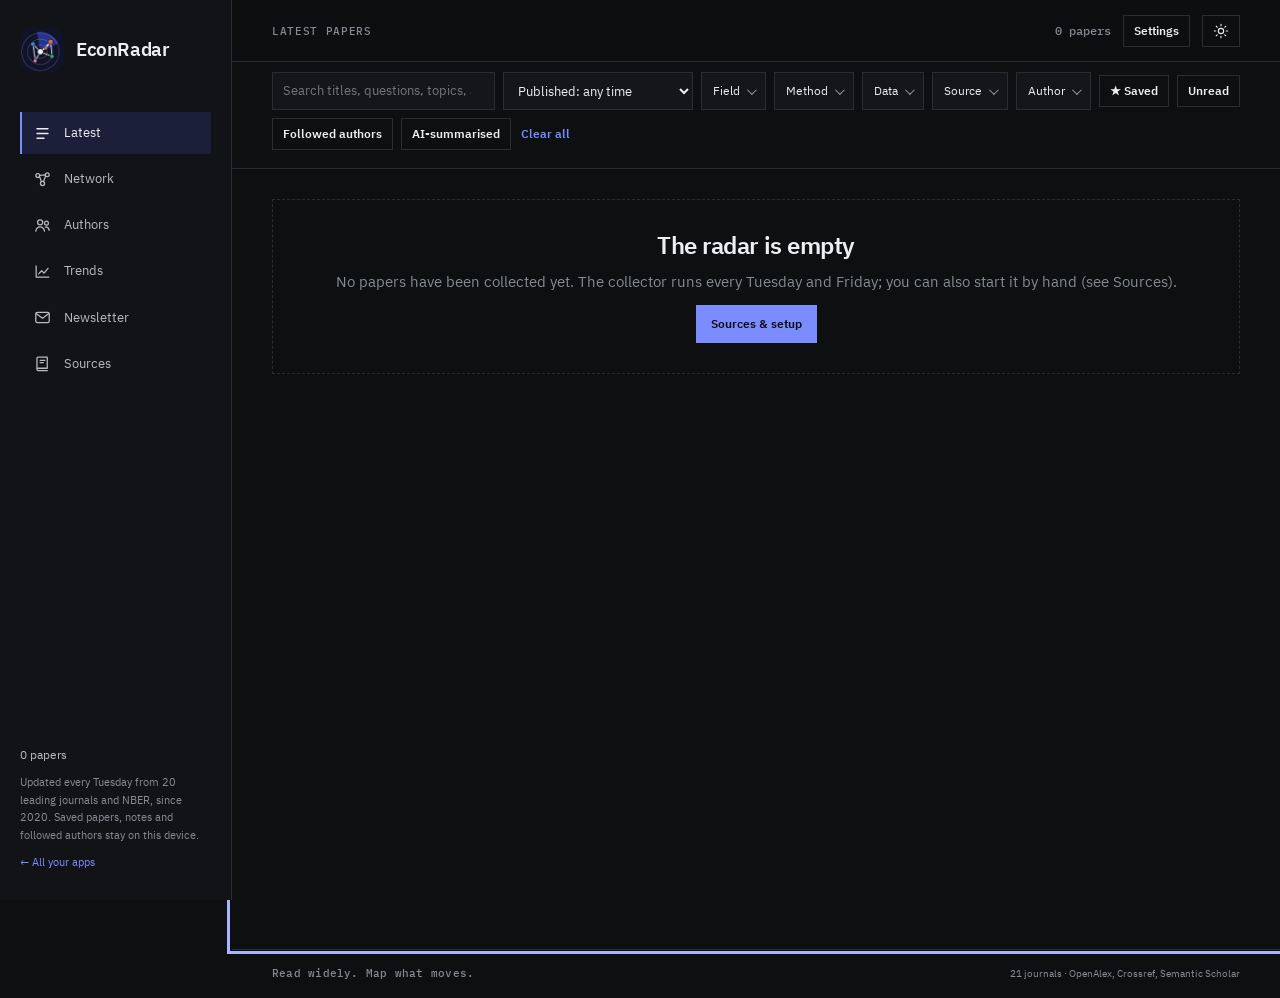
==== commit f3620f07: "EconRadar: drop the "Read · Map · Follow" tagline from the sidebar Co-Authored-By: Claude Opus 5.5 <" ====
--- a/radar/index.html
+++ b/radar/index.html
@@ -18,7 +18,7 @@
   <a class="skip" href="#main">Skip to content</a>
   <div class="app-shell">
     <aside class="sidebar">
-      <a class="brand" href="#latest"><img src="icon-192.png" alt=""><span>EconRadar<small>READ · MAP · FOLLOW</small></span></a>
+      <a class="brand" href="#latest"><img src="icon-192.png" alt=""><span>EconRadar</span></a>
       <nav id="nav" aria-label="Main navigation"></nav>
       <div class="side-note">
         <p id="side-status">Loading the radar…</p>
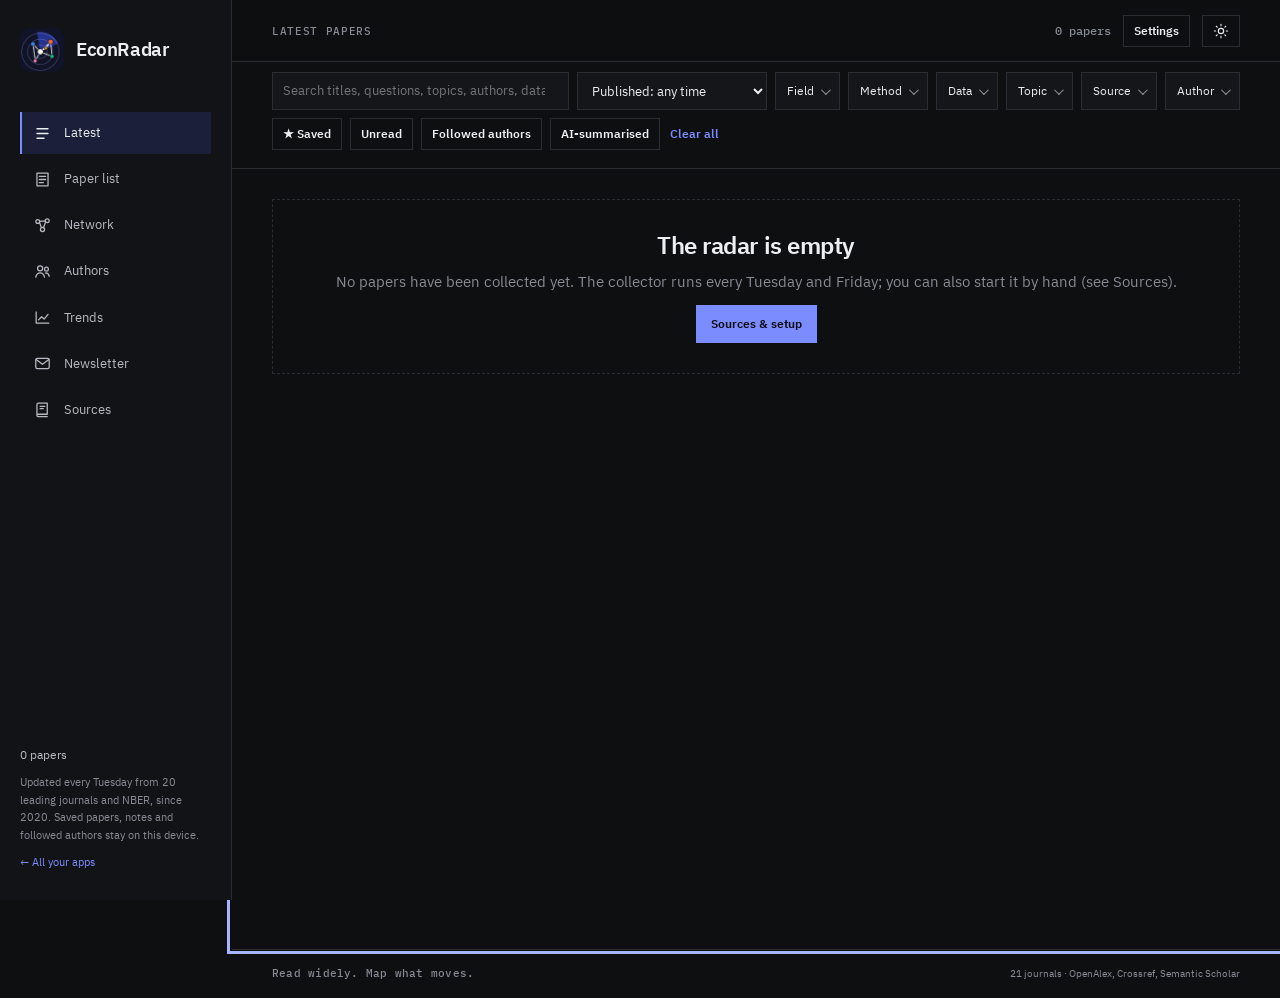
==== commit b01f6284: "Merge main into literature-radar: EconRadar redesign on top of main's newer features Keeps everythin" ====
--- a/radar/index.html
+++ b/radar/index.html
@@ -11,7 +11,7 @@
   <link rel="manifest" href="manifest.webmanifest">
   <link rel="icon" href="icon-192.png" type="image/png" sizes="192x192">
   <link rel="apple-touch-icon" href="icon-180.png">
-  <link rel="stylesheet" href="style.css?v=13">
+  <link rel="stylesheet" href="style.css?v=17">
   <title>EconRadar</title>
 </head>
 <body>
@@ -57,7 +57,7 @@
   <div id="tooltip" class="tooltip" role="status" hidden></div>
   <div id="toast" class="toast" role="status" aria-live="polite"></div>
   <script src="vendor/d3.min.js"></script>
-  <script type="module" src="app.mjs?v=16"></script>
+  <script type="module" src="app.mjs?v=20"></script>
 
 <link rel="stylesheet" href="../shared/motion.css?v=1">
 <script type="module" src="../shared/motion.mjs?v=1"></script>
--- a/radar/style.css
+++ b/radar/style.css
@@ -159,14 +159,6 @@
 dialog{width:min(760px,calc(100vw - 24px));max-height:min(90dvh,960px);overflow:auto;border:1px solid var(--line);border-radius:0;padding:24px 26px;background:var(--card);color:var(--ink)}
 dialog::backdrop{background:#05060899}.dialog-close{display:flex;justify-content:flex-end;margin:-12px -12px 4px;position:sticky;top:-12px;z-index:1}
 .icon-button{border:0;background:var(--line-soft);border-radius:50%;width:34px;height:34px;font-size:21px;color:var(--muted)}
-#settings-dialog{width:min(490px,calc(100vw - 24px))}
-.zotero-settings form{display:grid;gap:8px;justify-items:start}
-.zotero-settings form p{margin:0 0 3px}
-.zotero-settings label{font-size:13px;font-weight:650}
-#zotero-key{width:100%}
-#zotero-status{margin:10px 0}
-#zotero-status:empty,[data-zotero-status]:empty{margin:0}
-[data-zotero-paper][aria-disabled="true"]{color:var(--muted);cursor:default}
 .detail-grid{display:grid;grid-template-columns:150px 1fr;gap:6px 14px;font-size:13px;margin:14px 0}.detail-grid dt{color:var(--muted);font-size:11px;letter-spacing:.06em;text-transform:uppercase;padding-top:2px}.detail-grid dd{margin:0;color:var(--text-secondary)}
 .tooltip{position:fixed;z-index:40;pointer-events:none;max-width:300px;background:var(--ink);color:var(--paper);border-radius:0;padding:8px 10px;font-size:12px;line-height:1.45;box-shadow:var(--shadow)}.tooltip b{display:block;font-size:12.5px}.tooltip span{opacity:.8}
 .toast{position:fixed;bottom:22px;left:50%;transform:translate(-50%,20px);background:var(--ink);color:var(--paper);padding:11px 16px;border-radius:0;opacity:0;pointer-events:none;transition:.2s;font-size:12px;z-index:50;max-width:calc(100vw - 32px)}.toast.show{opacity:1;transform:translate(-50%,0)}
@@ -177,7 +169,7 @@
  .sidebar{inset:auto 0 0;width:100%;height:68px;padding:6px 8px calc(6px + env(safe-area-inset-bottom));border-right:0;border-top:1px solid var(--line);background:color-mix(in srgb,var(--rail) 94%,transparent);backdrop-filter:blur(12px);flex-direction:row}
  .brand,.side-note{display:none}#nav{grid-template-columns:none;grid-auto-flow:column;grid-auto-columns:minmax(0,1fr);gap:2px;margin:0;width:100%}
  .nav-link{flex-direction:column;justify-content:center;gap:3px;padding:4px 2px;font-size:9.5px}.workspace{margin:0}
- .topbar{padding:0 16px;height:54px;font-size:9px}.top-right{gap:6px}.filter-bar{top:54px;padding:8px 16px}main{padding:20px 16px 100px}footer{padding:14px 16px 92px}
+ .topbar{padding:0 16px;height:54px;font-size:9px}.filter-bar{top:54px;padding:8px 16px}main{padding:20px 16px 100px}footer{padding:14px 16px 92px}
  .filter-bar:not(.open) .filter-row,.filter-bar:not(.open) .active-filters{display:none}.filter-bar:not(.open){padding:0;border:0}
  .stats{grid-template-columns:repeat(2,minmax(0,1fr))}.grid-2,.grid-3{grid-template-columns:1fr}.net-stage{height:62dvh;min-height:360px}
  .detail-grid{grid-template-columns:1fr}.bar-row{grid-template-columns:110px 1fr 30px}.toast{bottom:calc(84px + env(safe-area-inset-bottom))}
@@ -185,7 +177,6 @@
  .net-legend{left:6px;bottom:6px;max-width:calc(100% - 12px);padding:5px 7px;gap:2px 8px;font-size:9.5px}.net-legend .dot{width:7px;height:7px}
 }
 @media (min-width:761px){#filter-toggle{display:none}}
-@media (max-width:420px){#top-count{display:none}}
 /* Focus tab */
 .focus-filters{display:grid;gap:10px;margin:4px 0 18px;padding:12px;border:1px solid var(--line);border-radius:0;background:var(--surface-1)}
 .strand-chips .chip{font-size:12px}
@@ -235,12 +226,118 @@
 @media (max-width:1100px){.nl-layout{grid-template-columns:minmax(0,1fr)}.subscribe{position:static}}
 .table-wrap{overflow-x:auto}
 
-/* Recently imported papers: a compact, navigable three-card display. */
-.spotlight{margin:22px 0 30px;padding:22px;border:1px solid var(--line);border-radius:0;background:var(--card);overflow:hidden}
-.spotlight-head{display:flex;justify-content:space-between;align-items:end;gap:16px;margin-bottom:15px}.spotlight-head h2{font:600 24px/1.15 var(--sans);margin:4px 0}.spotlight-head p{font-size:12px;color:var(--text-secondary);margin:0}.spotlight-controls{display:flex;align-items:center;gap:10px;flex:none;font-size:12px;color:var(--text-secondary)}.spotlight-controls button{width:40px;height:40px;border-radius:50%;border:1px solid var(--line);background:var(--card);color:var(--ink);font-size:19px;cursor:pointer}.spotlight-controls button:focus-visible{outline:3px solid var(--focus);outline-offset:2px}.spotlight-controls button:disabled{opacity:.4;cursor:default}
-.spotlight-deck{display:flex;align-items:stretch;gap:12px;perspective:1100px;padding:8px 4px 12px}.spotlight-card{display:flex;flex-direction:column;flex:1;min-width:0;min-height:240px;padding:17px;border:1px solid var(--line);border-radius:0;background:var(--card);box-shadow:var(--shadow);transition:transform .3s ease,border-color .3s ease;transform-origin:center}.spotlight-card.previous{order:0;transform:rotateY(7deg) scale(.97)}.spotlight-card.active{order:1;border-color:var(--accent);transform:translateY(-5px)}.spotlight-card.next{order:2;transform:rotateY(-7deg) scale(.97)}.spotlight-index{font-size:11px;font-weight:700;color:var(--accent);letter-spacing:.09em}.spotlight-index span{color:var(--muted);letter-spacing:0;font-weight:500}.spotlight-card h3{font:600 17px/1.3 var(--sans);margin:10px 0 6px}.spotlight-authors{font-size:11px;color:var(--text-secondary);margin:0}.spotlight-excerpt{font-size:12px;color:var(--text-secondary);line-height:1.5;display:-webkit-box;-webkit-line-clamp:3;-webkit-box-orient:vertical;overflow:hidden}.spotlight-bottom{display:flex;align-items:center;justify-content:space-between;gap:8px;margin-top:auto;padding-top:10px;color:var(--muted);font-size:11px}.spotlight-bottom button{border:0;background:none;padding:4px 0;color:var(--accent);font-weight:700;cursor:pointer}.spotlight-bottom button:focus-visible{outline:3px solid var(--focus);outline-offset:3px}
-@media(max-width:700px){.spotlight{padding:16px}.spotlight-deck{display:block}.spotlight-card{display:none;min-height:215px}.spotlight-card.active{display:flex;transform:none}.spotlight-head h2{font-size:23px}}
-@media(prefers-reduced-motion:reduce){.spotlight-card{transition:none;transform:none!important}}
+/* A persistent three-card stage: position, surface tilt, and raised content have separate depths. */
+.spotlight{margin:22px 0 32px;padding:24px;border:1px solid var(--line);border-radius:0;background:var(--card);overflow:hidden}
+.spotlight-head{display:flex;justify-content:space-between;align-items:end;gap:16px;position:relative;z-index:2}.spotlight-head h2{font:600 24px/1.15 var(--sans);margin:4px 0 8px}.spotlight-head p{font-size:12px;color:var(--text-secondary);margin:0}
+.spotlight-controls{display:flex;align-items:center;gap:12px;flex:none;font-size:12px;color:var(--text-secondary)}.spotlight-controls button{width:44px;height:44px;border-radius:50%;border:1px solid var(--line);background:var(--card);box-shadow:0 3px 0 var(--line),0 7px 14px #10292d18;color:var(--ink);font-size:21px;transition:transform .2s}.spotlight-controls button:hover{transform:translateY(-2px)}.spotlight-controls button:active{transform:translateY(2px)}.spotlight-controls button:disabled{opacity:.4;cursor:default}
+.spotlight-deck{display:grid;grid-template-columns:1fr;perspective:1200px;isolation:isolate;padding:44px 0 56px;touch-action:pan-y}
+.spotlight-deck:before{content:"";grid-area:1/1;align-self:end;justify-self:center;width:74%;height:34px;border-radius:50%;background:#10292d30;filter:blur(18px);transform:translateY(32px);pointer-events:none}
+.spotlight-card{grid-area:1/1;align-self:stretch;justify-self:center;width:52%;max-width:500px;position:relative;transform-style:preserve-3d;transition:transform .75s cubic-bezier(.22,.8,.24,1),filter .75s;will-change:transform}
+.spotlight-card.previous{z-index:1;transform:translateX(-66%) translateZ(-180px) rotateY(32deg) rotateZ(-4deg);filter:brightness(.86)}
+.spotlight-card.next{z-index:1;transform:translateX(66%) translateZ(-180px) rotateY(-32deg) rotateZ(4deg);filter:brightness(.86)}
+.spotlight-card.active{z-index:3;transform:translateZ(65px) rotateX(2deg)}
+.spotlight-face{position:relative;height:100%;min-height:300px;display:flex;flex-direction:column;padding:25px;border:1px solid var(--line);border-radius:0;background:var(--card);box-shadow:1px 1px 0 var(--line),2px 3px 0 var(--line),3px 5px 0 var(--line),4px 7px 0 var(--line),0 26px 32px -12px #10292d55;transform-style:preserve-3d;transform:rotateX(var(--tilt-x,0deg)) rotateY(var(--tilt-y,0deg));transition:transform .18s ease-out,border-color .4s}
+.spotlight-face:before{content:"";position:absolute;inset:0;border-radius:inherit;background:radial-gradient(circle at var(--shine-x,35%) var(--shine-y,15%),#ffffff35,transparent 65%);pointer-events:none;transform:translateZ(1px)}
+.spotlight-card.active .spotlight-face{border-color:var(--accent)}
+.spotlight-pick{position:absolute;inset:0;z-index:4;border:0;background:transparent;border-radius:0}.spotlight-card.active .spotlight-pick{display:none}
+.spotlight-index{font-size:11px;font-weight:700;color:var(--accent);letter-spacing:.1em;transform:translateZ(18px)}.spotlight-index span{color:var(--muted);letter-spacing:0;font-weight:500}
+.spotlight-card h3{font:600 clamp(17px,1.6vw,20px)/1.3 var(--sans);margin:17px 0 10px;transform:translateZ(30px)}
+.spotlight-authors{font-size:11px;color:var(--text-secondary);margin:0;transform:translateZ(20px)}
+.spotlight-excerpt{font-size:13px;color:var(--text-secondary);line-height:1.55;margin:15px 0 20px;display:-webkit-box;-webkit-line-clamp:3;-webkit-box-orient:vertical;overflow:hidden;transform:translateZ(20px)}
+.spotlight-bottom{display:flex;align-items:center;justify-content:space-between;gap:12px;margin-top:auto;padding-top:15px;border-top:1px solid var(--line);color:var(--muted);font-size:10px;transform:translateZ(24px)}
+.spotlight-bottom button{border:1px solid var(--accent);border-radius:0;background:var(--accent);padding:9px 12px;color:var(--accent-ink);font-size:12px;font-weight:650;white-space:nowrap;box-shadow:0 4px 0 var(--line)}
+.spotlight-foot{display:flex;justify-content:space-between;align-items:center;gap:16px;color:var(--muted);font-size:11px;position:relative;z-index:4}.spotlight-dots{display:flex;gap:3px}.spotlight-dots button{border:0;width:30px;height:30px;background:transparent;display:grid;place-items:center}.spotlight-dots button:after{content:"";width:7px;height:7px;background:var(--muted);border-radius:50%;transition:width .3s}.spotlight-dots button[aria-pressed=true]:after{width:22px;border-radius:0;background:var(--accent)}
+@media(max-width:1000px){.spotlight-card{width:64%}.spotlight-face{padding:21px}.spotlight-card.previous{transform:translateX(-53%) translateZ(-210px) rotateY(36deg) rotateZ(-4deg)}.spotlight-card.next{transform:translateX(53%) translateZ(-210px) rotateY(-36deg) rotateZ(4deg)}}
+@media(max-width:700px){.spotlight{padding:18px 12px}.spotlight-head{align-items:start;gap:8px;padding:0 4px}.spotlight-head h2{font-size:24px}.spotlight-head p{max-width:210px}.spotlight-controls{gap:7px}.spotlight-controls button{width:36px;height:36px}.spotlight-card{width:80%}.spotlight-deck{padding:38px 0 46px;perspective:1000px}.spotlight-card.active{transform:translateZ(20px)}.spotlight-face{padding:18px;min-height:320px}.spotlight-card h3{font-size:22px;transform:translateZ(16px)}.spotlight-index,.spotlight-authors,.spotlight-excerpt,.spotlight-bottom{transform:translateZ(10px)}.spotlight-bottom{gap:6px}.spotlight-bottom button{font-size:11px;padding:8px}.spotlight-foot>span{max-width:205px}.section-head{flex-wrap:wrap}}
+@media(prefers-reduced-motion:reduce){.spotlight-card,.spotlight-face,.spotlight-dots button:after,.spotlight-controls button{transition:none}.spotlight-face{transform:none}}
+/* Author picker count and "show more"; author table pager */
+.pick-count{margin:-2px 2px 6px;font-size:11px}
+.pick-more{display:block;width:100%;margin-top:6px;padding:8px 4px;text-align:center}
+.pager{display:flex;flex-wrap:wrap;align-items:center;justify-content:center;gap:8px;margin-top:14px;padding-top:12px;border-top:1px solid var(--line)}
+.pager .pager-info{margin:0 8px;font-size:12.5px;color:var(--muted);font-variant-numeric:tabular-nums}.pager .pager-info b{color:var(--ink);font-weight:650}
+.pager button[disabled]{opacity:.35;cursor:default}
+#author-table.page-turn tbody{animation:page-in .28s ease}
+#author-table.page-turn.from-left tbody{--page-dx:-14px}
+@keyframes page-in{from{opacity:0;transform:translateX(var(--page-dx,14px))}to{opacity:1;transform:none}}
+@media (prefers-reduced-motion:reduce){#author-table.page-turn tbody{animation:none}}
+.pick[data-pick="authors"] .pick-panel{left:auto;right:0}
+/* Network side panel: titles stay inside the panel; shared-features table */
+.tie-list li button{display:block}
+.mini-paper button{display:block;overflow-wrap:anywhere}
+.net-side .panel{min-width:0;overflow-wrap:anywhere}
+.share-table{width:100%;border-collapse:collapse;font-size:12px;margin-top:8px}
+.share-table th{font-size:10px;letter-spacing:.06em;text-transform:uppercase;color:var(--muted);font-weight:700;text-align:left;padding:4px 4px;border-bottom:1px solid var(--line)}
+.share-table td{padding:5px 4px;border-bottom:1px solid var(--line-soft);vertical-align:top}
+.share-table .num{text-align:right;font-variant-numeric:tabular-nums;white-space:nowrap}
+.share-table tr.on td{background:var(--accent-soft)}
+.share-table button.link{font-weight:650}
+.inline-label{font-size:12px;color:var(--text-secondary);margin-right:2px}
+.tie-list{grid-template-columns:minmax(0,1fr)}.tie-list li{min-width:0}
+
+/* Network guide ("How to read this graph"): one step at a time, drawings use the theme roles */
+dialog.guide{width:min(720px,calc(100vw - 24px));padding:22px 26px 18px}
+.guide-body{min-height:min(520px,62dvh)}
+.guide h2{margin:0 0 8px}.guide p,.guide li{color:var(--text-secondary);font-size:14px;line-height:1.6}.guide p{margin:0 0 10px}.guide ul{margin:0 0 10px;padding-left:18px}.guide li{margin:3px 0}
+.guide b{color:var(--ink);font-weight:650}
+.guide figure{margin:12px 0 14px;padding:12px;border:1px solid var(--line-soft);border-radius:0;background:var(--paper)}
+.guide figure svg{display:block;width:100%;height:auto}
+.guide figcaption{font-size:11.5px;color:var(--muted);margin-top:6px;text-align:center}
+.guide .note{font-size:12px;color:var(--muted);border-left:2px solid var(--line);padding-left:10px}
+.guide-foot{display:flex;align-items:center;justify-content:space-between;gap:10px;margin-top:10px;padding-top:12px;border-top:1px solid var(--line-soft)}
+.guide-dots{display:flex;gap:4px}.guide-dots button{border:0;background:none;padding:6px;display:grid;place-items:center}
+.guide-dots button::before{content:"";width:8px;height:8px;border-radius:50%;background:var(--line)}.guide-dots button[aria-current="step"]::before{background:var(--accent)}
+.guide svg text{font:11px var(--sans);fill:var(--text-secondary)}
+.guide svg .t-strong{fill:var(--ink);font-weight:650}.guide svg .t-muted{fill:var(--muted)}
+.guide svg .e{stroke:var(--net-edge);fill:none}.guide svg .e-on{stroke:var(--accent);fill:none}.guide svg .e-off{stroke:var(--net-muted);fill:none;stroke-dasharray:4 4}
+.guide svg .n1{fill:var(--series-1)}.guide svg .n2{fill:var(--series-2)}.guide svg .n3{fill:var(--series-3)}.guide svg .n7{fill:var(--series-7)}.guide svg .nm{fill:var(--net-muted)}
+.guide svg .ring{fill:none;stroke:var(--surface-1);stroke-width:2}
+.guide svg .card{fill:var(--card);stroke:var(--line)}.guide svg .chip{fill:var(--line-soft)}.guide svg .chip-on{fill:var(--accent-soft);stroke:var(--accent)}
+.guide svg .kind-m{fill:var(--kind-method)}.guide svg .kind-d{fill:var(--kind-data)}
+.guide svg .bar1{fill:var(--accent)}.guide svg .bar2{fill:color-mix(in srgb,var(--accent) 65%,var(--card))}.guide svg .bar3{fill:color-mix(in srgb,var(--accent) 35%,var(--card))}
+.guide svg .min{stroke:var(--warn-ink);stroke-dasharray:3 3}
+@media (max-width:760px){dialog.guide{padding:18px 16px 14px}.guide-body{min-height:0}.guide p,.guide li{font-size:13.5px}}
+
+/* Hover detail: what a link to the selected node rests on */
+.tooltip .tip-why{display:grid;gap:1px;margin-top:6px;padding-top:6px;border-top:1px solid color-mix(in srgb,var(--paper) 25%,transparent);opacity:1}
+.tooltip .tip-why em{font-style:normal;font-size:10px;letter-spacing:.1em;text-transform:uppercase;opacity:.7}
+.tooltip .tip-why b{display:inline;font-size:12px}.tooltip .tip-why span{opacity:1}
+
+/* Paper selector: papers having every picked characteristic */
+.selector input[type=search]{width:100%;margin-top:4px}
+.sel-chips{display:flex;flex-wrap:wrap;gap:6px;align-items:center;margin:4px 0 6px}
+.sel-chip{border:1px solid var(--accent);background:var(--accent-soft);color:var(--ink);border-radius:0;padding:4px 8px;font-size:12px;display:inline-flex;gap:6px;align-items:center;max-width:100%;text-align:left}
+.sel-chip:hover{background:var(--accent);color:var(--accent-ink)}
+.kind-tag{font-size:9px;font-weight:700;letter-spacing:.08em;text-transform:uppercase;color:var(--muted);flex:none}
+.sel-chip:hover .kind-tag{color:inherit}
+.sel-sugg{display:grid;gap:1px;margin-top:4px}.sel-sugg:empty{display:none}
+.sel-sugg button{border:0;background:none;display:flex;align-items:center;gap:8px;padding:6px 6px;border-radius:0;text-align:left;font-size:12.5px;min-width:0}
+.sel-sugg button:hover,.sel-sugg button:focus-visible{background:var(--accent-soft)}
+.sel-sugg .sel-label{flex:1;min-width:0;overflow:hidden;text-overflow:ellipsis;white-space:nowrap}.sel-sugg .w{color:var(--muted);font-size:11px;font-variant-numeric:tabular-nums}
+.sel-sugg .kind-tag{width:76px}
+
+/* Filter combinations: "any of / all of" per picker, and excluded ("not") values */
+.pick-mode{display:flex;gap:3px;border:1px solid var(--line);border-radius:0;padding:3px;margin-bottom:8px}
+.pick-mode button{flex:1;border:0;background:none;border-radius:0;padding:5px 8px;font-size:12px;color:var(--text-secondary)}
+.pick-mode button[aria-pressed="true"]{background:var(--accent);color:var(--accent-ink);font-weight:650}
+.pick-opt.is-not span:not(.n){text-decoration:line-through;color:var(--muted)}
+.chip-not{border:1px dashed var(--line);background:none;color:var(--muted);opacity:.75;border-radius:0;font-size:9.5px;font-weight:700;letter-spacing:.06em;text-transform:uppercase;padding:0 5px;line-height:16px}
+.chip-not:hover{border-color:var(--accent);color:var(--ink);opacity:1}
+.chip.removable .chip-not{font-size:9.5px;padding:0 5px;color:var(--muted)}
+.chip.is-not{background:var(--warn-bg);color:var(--warn-ink)}.chip.is-not .chip-text{text-decoration:line-through}
+.chip.is-not .chip-not{background:var(--warn-ink);border:1px solid var(--warn-ink);color:var(--warn-bg);opacity:1}
+.chip-mode{align-self:center;font-size:10px;font-weight:700;letter-spacing:.08em;text-transform:uppercase;color:var(--muted);margin-left:4px}
+
+/* Settings dialog (Zotero) */
+#settings-dialog{width:min(490px,calc(100vw - 24px))}
+.zotero-settings form{display:grid;gap:8px;justify-items:start}
+.zotero-settings form p{margin:0 0 3px}
+.zotero-settings label{font-size:13px;font-weight:650}
+#zotero-key{width:100%}
+#zotero-status{margin:10px 0}
+#zotero-status:empty,[data-zotero-status]:empty{margin:0}
+[data-zotero-paper][aria-disabled="true"]{color:var(--muted);cursor:default}
+@media (max-width:760px){.top-right{gap:6px}}
+@media (max-width:420px){#top-count{display:none}}
 
 /* ---- Redesign (Nov 2026): square shapes, IBM Plex, hairlines, one blue accent ---- */
 /* Labels: mono, sentence case, accent colour (replaces the small-caps eyebrow) */
@@ -269,17 +366,28 @@
  background:conic-gradient(from 0deg,rgba(var(--hot),0) 0deg 250deg,rgba(var(--hot),.55) 360deg);animation:radar-turn 1.6s linear infinite}
 .radar-spin::after{content:"";position:absolute;inset:30%;border-radius:50%;border:1px solid var(--line)}
 @keyframes radar-turn{to{transform:rotate(360deg)}}
-/* Recently added: a flat deck that slides; tap a side card or swipe to bring it in */
+/* Recently added: main's carousel, made flat. Cards slide sideways (no tilt or depth);
+   side cards peek at half opacity; select one, use the arrows or dots, or swipe. */
 .spotlight{padding:20px 22px;border-color:var(--line)}
-.spotlight-deck{display:block;overflow:hidden;perspective:none;padding:2px 0 4px}
-.spotlight-track{display:flex;gap:12px;transition:transform .38s cubic-bezier(.2,.8,.2,1)}
-.spotlight-card,.spotlight-card.active{flex:0 0 min(560px,72%);order:0;transform:none;min-height:220px;background:var(--paper);border:1px solid var(--line)}
-.spotlight-card:not(.active){opacity:.5;cursor:pointer;transition:opacity .3s}.spotlight-card:not(.active):hover{opacity:.8}
-.spotlight-card.active{border-color:var(--accent)}
+.spotlight-deck{perspective:none;padding:18px 0 14px;overflow:hidden}
+.spotlight-deck:before{display:none}
+.spotlight-card{width:60%;max-width:560px;transform-style:flat;transition:transform .42s cubic-bezier(.2,.8,.2,1),opacity .3s;filter:none!important}
+.spotlight-card.active{transform:none}
+.spotlight-card.previous{transform:translateX(-104%);opacity:.45}
+.spotlight-card.next{transform:translateX(104%);opacity:.45}
+.spotlight-card.previous:hover,.spotlight-card.next:hover{opacity:.75}
+.spotlight-face{min-height:240px;box-shadow:none;background:var(--paper);transform:none!important}
+.spotlight-face:before{display:none}
+.spotlight-index,.spotlight-card h3,.spotlight-authors,.spotlight-excerpt,.spotlight-bottom{transform:none}
+.spotlight-card.active .spotlight-face{border-color:var(--accent)}
 .spotlight-index{color:var(--accent-hi)}
+.spotlight-bottom button{box-shadow:none}
+.spotlight-controls button{box-shadow:none}
 .spotlight-controls button:hover:not(:disabled){border-color:var(--accent);color:var(--accent-hi)}
-@media(max-width:700px){.spotlight{padding:14px}.spotlight-deck{display:block}.spotlight-card,.spotlight-card.active{display:flex;flex-basis:86%}}
-@media(prefers-reduced-motion:reduce){.spotlight-track,.spotlight-card{transition:none}.radar-spin{animation:none}}
+.spotlight-dots button:after,.guide-dots button::before{border-radius:0}
+@media(max-width:1000px){.spotlight-card{width:72%}.spotlight-card.previous{transform:translateX(-104%)}.spotlight-card.next{transform:translateX(104%)}}
+@media(max-width:700px){.spotlight{padding:14px}.spotlight-card{width:86%}.spotlight-card.previous{transform:translateX(-104%)}.spotlight-card.next{transform:translateX(104%)}}
+@media(prefers-reduced-motion:reduce){.spotlight-card{transition:none}.radar-spin{animation:none}}
 /* Theme toggle: sun in dark mode (switch to light), moon in light mode */
 .theme-btn{padding:5px 8px}.theme-btn svg{width:16px;height:16px;fill:none;stroke:currentColor;stroke-width:1.7;stroke-linecap:round}
 .theme-btn .i-moon{display:none}:root[data-theme="light"] .theme-btn .i-sun{display:none}:root[data-theme="light"] .theme-btn .i-moon{display:block}
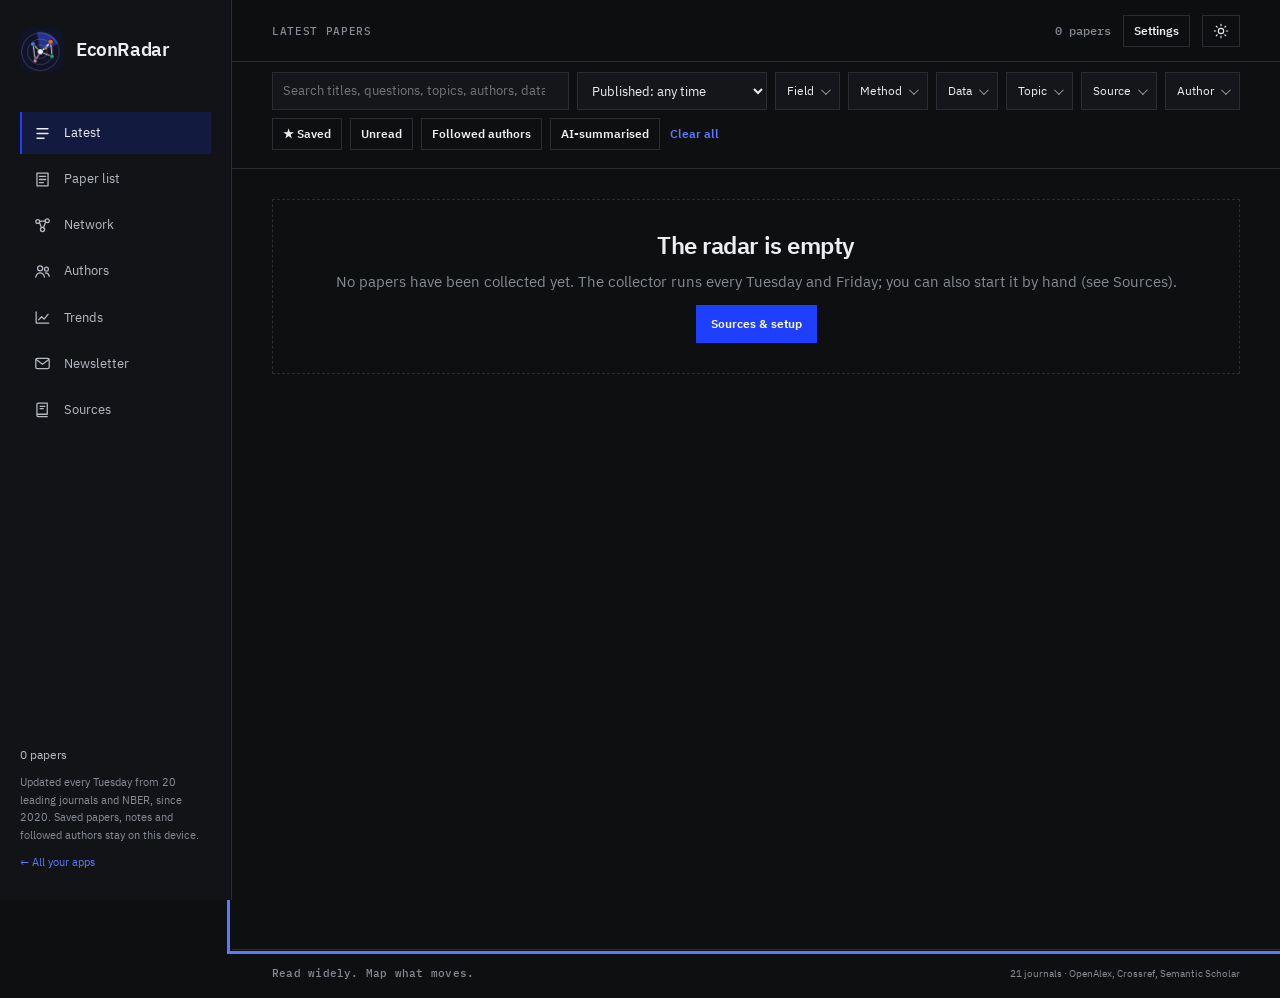
==== commit e9303017: "EconRadar: site blue in dark mode; offline cache v20 so installed apps refresh Dark mode uses the we" ====
--- a/radar/index.html
+++ b/radar/index.html
@@ -11,7 +11,7 @@
   <link rel="manifest" href="manifest.webmanifest">
   <link rel="icon" href="icon-192.png" type="image/png" sizes="192x192">
   <link rel="apple-touch-icon" href="icon-180.png">
-  <link rel="stylesheet" href="style.css?v=17">
+  <link rel="stylesheet" href="style.css?v=18">
   <title>EconRadar</title>
 </head>
 <body>
--- a/radar/style.css
+++ b/radar/style.css
@@ -6,11 +6,11 @@
 @font-face{font-family:"IBM Plex Mono";font-weight:400 600;font-style:normal;font-display:swap;src:url(vendor/plex/IBMPlexMono-Medium.woff2) format("woff2")}
 :root{color-scheme:dark;--sans:"IBM Plex Sans","Helvetica Neue",Arial,sans-serif;--mono:"IBM Plex Mono",ui-monospace,SFMono-Regular,Menlo,monospace;
  --paper:#0e0f11;--card:#15161a;--surface-1:#15161a;--rail:#121316;--ink:#eceef1;--text-primary:#eceef1;--text-secondary:#b6bac2;--muted:#868b94;--line:#2a2c32;--line-soft:#1f2126;
- --accent:#7b8cff;--accent-ink:#0b0c12;--accent-soft:#1b1f3a;--accent-hi:#a9b4ff;--focus:#a9b4ff;--shadow:none;
+ --accent:#1f3fff;--accent-ink:#ffffff;--accent-soft:#121a40;--accent-hi:#5c79ff;--focus:#5c79ff;--shadow:none;
  --net-edge:#5c6068;--net-new:#f2f3f5;--net-muted:#33363d;--kind-method:#d4d7dd;--kind-data:#8a8e96;
  --series-1:#3987e5;--series-2:#d95926;--series-3:#199e70;--series-4:#c98500;--series-5:#d55181;--series-6:#008300;--series-7:#9085e9;--series-8:#e66767;--series-other:#7d827c;
  --seq-1:#1a2c40;--seq-2:#104281;--seq-3:#184f95;--seq-4:#256abf;--seq-5:#3987e5;--seq-6:#6da7ec;--seq-7:#9ec5f4;
- --good:#3fbf5f;--warn-bg:#3a2f1c;--warn-ink:#f0cc8e;--dot:134,139,148;--hot:123,140,255;
+ --good:#3fbf5f;--warn-bg:#3a2f1c;--warn-ink:#f0cc8e;--dot:134,139,148;--hot:31,63,255;
  font:15px/1.55 var(--sans);background:var(--paper);color:var(--ink)}
 :root[data-theme="light"]{color-scheme:light;
  --paper:#ffffff;--card:#ffffff;--surface-1:#ffffff;--rail:#f4f5f6;--ink:#0d0e10;--text-primary:#0d0e10;--text-secondary:#3a3d44;--muted:#5f636b;--line:#e3e5e8;--line-soft:#eceef1;
@@ -20,7 +20,7 @@
  --seq-1:#cde2fb;--seq-2:#9ec5f4;--seq-3:#6da7ec;--seq-4:#3987e5;--seq-5:#256abf;--seq-6:#184f95;--seq-7:#0d366b;
  --good:#0ca30c;--warn-bg:#f6ead6;--warn-ink:#80561c;--dot:154,158,166;--hot:31,63,255}
 *{box-sizing:border-box}body{margin:0;background:var(--paper)}button,input,select,textarea{font:inherit;color:inherit}button{cursor:pointer}
-a{color:var(--accent);text-underline-offset:3px}[hidden]{display:none!important}
+a{color:var(--accent-hi);text-underline-offset:3px}[hidden]{display:none!important}
 :focus-visible{outline:3px solid var(--focus);outline-offset:2px}
 .skip{position:absolute;left:-999px;top:8px;z-index:30;background:var(--card);padding:8px 12px;border-radius:0}.skip:focus{left:8px}
 h1,h2,h3,.serif{font-family:var(--sans);font-weight:600;letter-spacing:-.02em}
@@ -50,8 +50,8 @@
 .btn:hover{filter:brightness(1.07)}.btn.ghost{background:transparent;border-color:var(--line);color:var(--ink)}.btn.ghost:hover{background:var(--accent-soft)}
 .btn.small{min-height:32px;padding:5px 10px;font-size:11.5px}.btn[aria-pressed="true"]{background:var(--accent);color:var(--accent-ink);border-color:var(--accent)}
 .btn b{display:inline-grid;place-items:center;min-width:18px;height:18px;border-radius:0;background:var(--accent);color:var(--accent-ink);font-size:10px;padding:0 5px}
-.btn[aria-pressed="true"] b{background:var(--accent-ink);color:var(--accent)}
-.text-btn{border:0;background:none;color:var(--accent);font-size:12px;font-weight:650;padding:4px 2px}
+.btn[aria-pressed="true"] b{background:var(--accent-ink);color:var(--accent-hi)}
+.text-btn{border:0;background:none;color:var(--accent-hi);font-size:12px;font-weight:650;padding:4px 2px}
 input[type=search],input[type=text],input[type=date],input[type=password],select,textarea{border:1px solid var(--line);background:var(--card);border-radius:0;padding:8px 10px;min-height:38px;font-size:13px;max-width:100%}
 textarea{width:100%;min-height:90px;resize:vertical;line-height:1.5}
 label.inline{display:inline-flex;align-items:center;gap:7px;font-size:12px;color:var(--text-secondary)}
@@ -102,10 +102,10 @@
 .p-title{font:600 17px/1.35 var(--sans);margin:0;color:var(--ink)}
 .p-title button{all:unset;cursor:pointer}.p-title button:hover{text-decoration:underline;text-underline-offset:3px}.p-title button:focus-visible{outline:3px solid var(--focus);outline-offset:2px}
 .p-authors{font-size:12px;color:var(--text-secondary);display:flex;flex-wrap:wrap;gap:2px 4px}.p-authors button{border:0;background:none;padding:0;color:inherit;font-size:inherit;text-decoration:underline;text-decoration-color:var(--line);text-underline-offset:3px}
-.p-authors button.followed{color:var(--accent);font-weight:650}
+.p-authors button.followed{color:var(--accent-hi);font-weight:650}
 .p-question{font:400 15.5px/1.5 var(--sans);color:var(--ink);margin:2px 0;padding-left:10px;border-left:2px solid var(--accent)}.p-question.auto{font-style:normal;font-family:inherit;font-size:13.5px;color:var(--text-secondary)}
 .p-summary{font-size:13.5px;line-height:1.6;color:var(--text-secondary);margin:0}
-.p-line{font-size:13.5px;line-height:1.55;color:var(--ink);margin:0}.p-line b{display:inline-block;min-width:104px;margin-right:8px;font-size:10px;font-weight:700;letter-spacing:.1em;text-transform:uppercase;color:var(--accent)}.p-line.auto{color:var(--text-secondary)}
+.p-line{font-size:13.5px;line-height:1.55;color:var(--ink);margin:0}.p-line b{display:inline-block;min-width:104px;margin-right:8px;font-size:10px;font-weight:700;letter-spacing:.1em;text-transform:uppercase;color:var(--accent-hi)}.p-line.auto{color:var(--text-secondary)}
 @media(max-width:760px){.p-line b{display:block;min-width:0;margin:0 0 1px}}
 .p-tags{display:flex;flex-wrap:wrap;gap:5px}
 .p-actions{display:flex;flex-wrap:wrap;gap:6px;align-items:center;margin-top:2px}
@@ -113,7 +113,7 @@
 .p-actions .icon-toggle[aria-pressed="true"]{background:var(--accent);border-color:var(--accent);color:var(--accent-ink)}
 .p-actions a{font-size:11.5px}
 .badge{display:inline-block;border-radius:0;padding:1px 6px;font-size:10px;font-weight:700;letter-spacing:.04em}.badge.auto{background:var(--line-soft);color:var(--muted)}.badge.new{background:var(--ink);color:var(--paper)}
-details.more summary{cursor:pointer;color:var(--accent);font-size:12px;font-weight:650;list-style:none}details.more summary::-webkit-details-marker{display:none}
+details.more summary{cursor:pointer;color:var(--accent-hi);font-size:12px;font-weight:650;list-style:none}details.more summary::-webkit-details-marker{display:none}
 details.more[open] summary{margin-bottom:6px}
 .load-more{display:flex;justify-content:center;margin:20px 0}
 
@@ -240,7 +240,7 @@
 .spotlight-face:before{content:"";position:absolute;inset:0;border-radius:inherit;background:radial-gradient(circle at var(--shine-x,35%) var(--shine-y,15%),#ffffff35,transparent 65%);pointer-events:none;transform:translateZ(1px)}
 .spotlight-card.active .spotlight-face{border-color:var(--accent)}
 .spotlight-pick{position:absolute;inset:0;z-index:4;border:0;background:transparent;border-radius:0}.spotlight-card.active .spotlight-pick{display:none}
-.spotlight-index{font-size:11px;font-weight:700;color:var(--accent);letter-spacing:.1em;transform:translateZ(18px)}.spotlight-index span{color:var(--muted);letter-spacing:0;font-weight:500}
+.spotlight-index{font-size:11px;font-weight:700;color:var(--accent-hi);letter-spacing:.1em;transform:translateZ(18px)}.spotlight-index span{color:var(--muted);letter-spacing:0;font-weight:500}
 .spotlight-card h3{font:600 clamp(17px,1.6vw,20px)/1.3 var(--sans);margin:17px 0 10px;transform:translateZ(30px)}
 .spotlight-authors{font-size:11px;color:var(--text-secondary);margin:0;transform:translateZ(20px)}
 .spotlight-excerpt{font-size:13px;color:var(--text-secondary);line-height:1.55;margin:15px 0 20px;display:-webkit-box;-webkit-line-clamp:3;-webkit-box-orient:vertical;overflow:hidden;transform:translateZ(20px)}
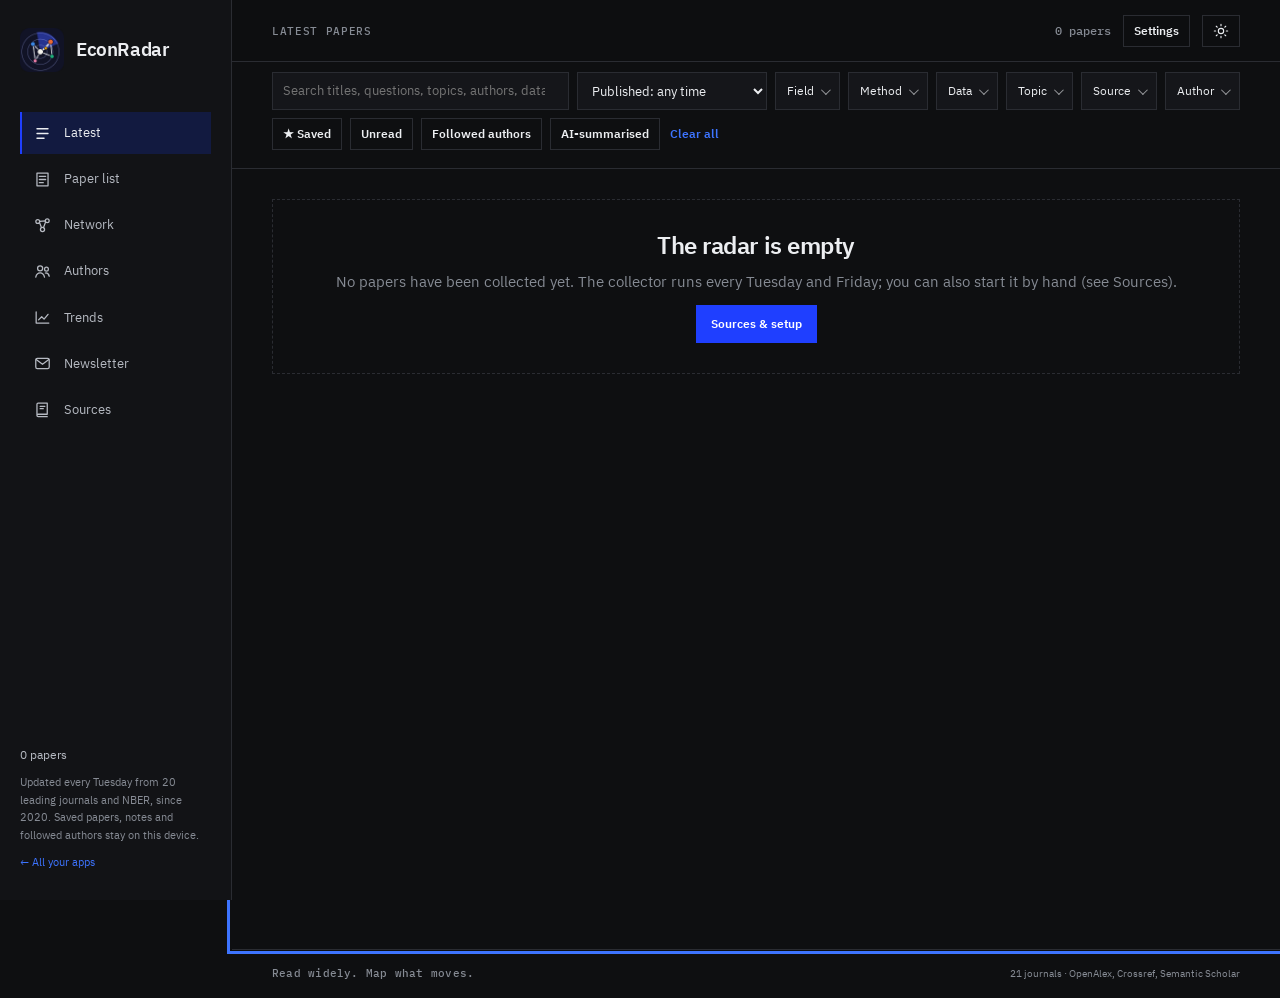
==== commit 31b0ab8e: "EconRadar: less violet blue for text in dark mode (#3d74ff); cache v21 Co-Authored-By: Claude Opus 5" ====
--- a/radar/index.html
+++ b/radar/index.html
@@ -11,7 +11,7 @@
   <link rel="manifest" href="manifest.webmanifest">
   <link rel="icon" href="icon-192.png" type="image/png" sizes="192x192">
   <link rel="apple-touch-icon" href="icon-180.png">
-  <link rel="stylesheet" href="style.css?v=18">
+  <link rel="stylesheet" href="style.css?v=19">
   <title>EconRadar</title>
 </head>
 <body>
--- a/radar/style.css
+++ b/radar/style.css
@@ -6,7 +6,7 @@
 @font-face{font-family:"IBM Plex Mono";font-weight:400 600;font-style:normal;font-display:swap;src:url(vendor/plex/IBMPlexMono-Medium.woff2) format("woff2")}
 :root{color-scheme:dark;--sans:"IBM Plex Sans","Helvetica Neue",Arial,sans-serif;--mono:"IBM Plex Mono",ui-monospace,SFMono-Regular,Menlo,monospace;
  --paper:#0e0f11;--card:#15161a;--surface-1:#15161a;--rail:#121316;--ink:#eceef1;--text-primary:#eceef1;--text-secondary:#b6bac2;--muted:#868b94;--line:#2a2c32;--line-soft:#1f2126;
- --accent:#1f3fff;--accent-ink:#ffffff;--accent-soft:#121a40;--accent-hi:#5c79ff;--focus:#5c79ff;--shadow:none;
+ --accent:#1f3fff;--accent-ink:#ffffff;--accent-soft:#121a40;--accent-hi:#3d74ff;--focus:#3d74ff;--shadow:none;
  --net-edge:#5c6068;--net-new:#f2f3f5;--net-muted:#33363d;--kind-method:#d4d7dd;--kind-data:#8a8e96;
  --series-1:#3987e5;--series-2:#d95926;--series-3:#199e70;--series-4:#c98500;--series-5:#d55181;--series-6:#008300;--series-7:#9085e9;--series-8:#e66767;--series-other:#7d827c;
  --seq-1:#1a2c40;--seq-2:#104281;--seq-3:#184f95;--seq-4:#256abf;--seq-5:#3987e5;--seq-6:#6da7ec;--seq-7:#9ec5f4;
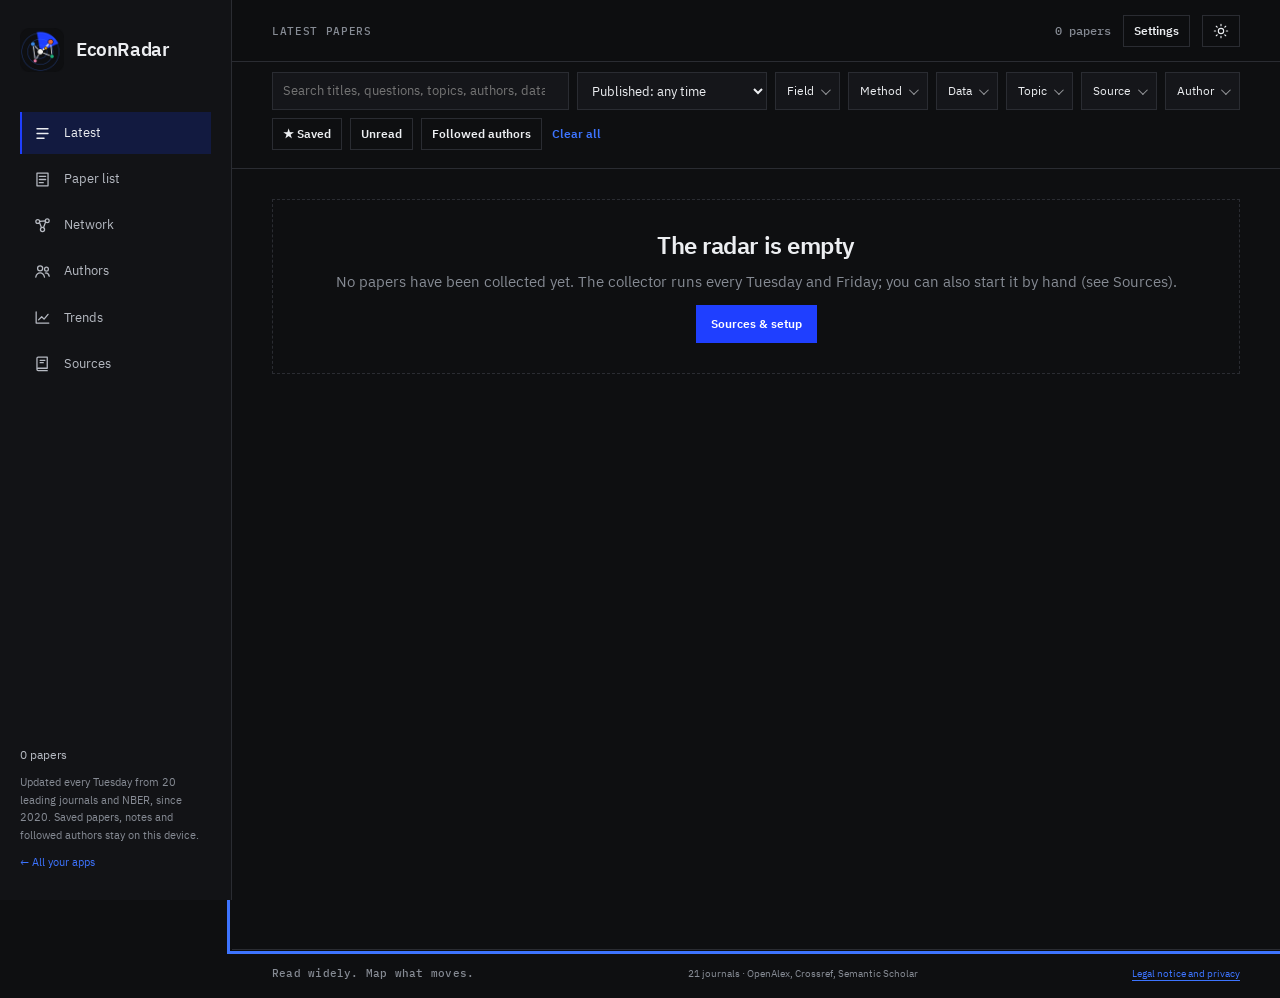
==== commit 866c41b0: "EconRadar: publish only model-written summaries, no abstracts; remove the newsletter - The full stor" ====
--- a/radar/index.html
+++ b/radar/index.html
@@ -11,7 +11,7 @@
   <link rel="manifest" href="manifest.webmanifest">
   <link rel="icon" href="icon-192.png" type="image/png" sizes="192x192">
   <link rel="apple-touch-icon" href="icon-180.png">
-  <link rel="stylesheet" href="style.css?v=19">
+  <link rel="stylesheet" href="style.css?v=20">
   <title>EconRadar</title>
 </head>
 <body>
@@ -33,7 +33,7 @@
       </header>
       <section id="filter-bar" class="filter-bar" aria-label="Filters"></section>
       <main id="main" tabindex="-1"><div class="loading radar-loader" role="status"><span class="radar-spin" aria-hidden="true"></span><span>Loading papers…</span></div></main>
-      <footer><span>Read widely. Map what moves.</span><span id="footer-status"></span></footer>
+      <footer><span>Read widely. Map what moves.</span><span id="footer-status"></span><a href="https://rfernex.github.io/legal.html" target="_blank" rel="noopener">Legal notice and privacy</a></footer>
     </div>
   </div>
   <dialog id="dialog"><form method="dialog" class="dialog-close"><button class="icon-button" aria-label="Close">×</button></form><div id="dialog-content"></div></dialog>
@@ -57,7 +57,7 @@
   <div id="tooltip" class="tooltip" role="status" hidden></div>
   <div id="toast" class="toast" role="status" aria-live="polite"></div>
   <script src="vendor/d3.min.js"></script>
-  <script type="module" src="app.mjs?v=20"></script>
+  <script type="module" src="app.mjs?v=21"></script>
 
 <link rel="stylesheet" href="../shared/motion.css?v=1">
 <script type="module" src="../shared/motion.mjs?v=1"></script>
--- a/radar/style.css
+++ b/radar/style.css
@@ -197,33 +197,6 @@
 .match-feature{display:inline-flex;flex-direction:column;gap:2px;padding:6px 10px;border-radius:0;background:var(--accent-soft);color:var(--ink);font-size:12px;max-width:100%;overflow-wrap:anywhere}
 .match-feature small{color:var(--text-secondary);font-size:10px}
 .tie-list li button:has(.shared){white-space:normal;overflow:visible}
-/* Newsletter */
-.nl-layout{display:grid;grid-template-columns:minmax(0,1fr) 320px;gap:18px;align-items:start}.nl-layout>div{display:grid;gap:18px}
-.nl-page h3{margin:20px 0 8px}.nl-page .chips{margin:8px 0}
-.nl-paper{padding:12px 0;border-top:1px solid var(--line-soft);display:grid;gap:4px}.nl-paper>button.link{all:unset;cursor:pointer;font-weight:600;color:var(--ink)}.nl-paper>button.link:hover{text-decoration:underline}
-.nl-paper small{color:var(--text-secondary)}.nl-rel button.link{all:unset;cursor:pointer;text-decoration:underline;text-underline-offset:2px}
-.nl-brief{font-family:var(--sans);font-size:15px;line-height:1.55}.nl-list{margin:0;padding-left:18px;display:grid;gap:6px}
-.nl-fam{margin-top:12px;scroll-margin-top:72px}.nl-fam.nl-target>h3{background:var(--accent-soft);border-radius:0;padding:4px 8px;margin-left:-8px}.nl-fam h3 .dot{margin-right:6px}
-.nl-bars{display:grid;gap:4px;margin:10px 0}.nl-bar{display:grid;grid-template-columns:minmax(0,38%) 1fr auto;gap:10px;align-items:center;font-size:13px}
-.nl-bar i{display:block;height:10px}.nl-bar i b{display:block;height:100%;background:var(--muted);border-radius:0 4px 4px 0}.nl-bar .num{color:var(--text-secondary);font-variant-numeric:tabular-nums;white-space:nowrap}
-.nl-ident{display:grid;gap:5px;margin-top:10px}.nl-irow{display:grid;grid-template-columns:minmax(0,30%) 1fr 44px;gap:8px;align-items:center}
-.nl-irow .lbl{font-size:12px;text-align:right;color:var(--text-secondary);line-height:1.2}.nl-irow .num{font-size:12px;text-align:right;font-variant-numeric:tabular-nums;color:var(--text-secondary)}
-.nl-irow.all{border-top:1px solid var(--line);padding-top:6px;margin-top:2px}.nl-irow.all .lbl{font-weight:600;color:var(--ink)}
-.nl-ibar{display:flex;gap:2px;height:16px;border-radius:0;overflow:hidden}.nl-ibar i{display:block;flex:none;min-width:2px}.nl-ibar i.none{background:var(--line);min-width:0}
-.nl-irow.axis .ticks{position:relative;height:14px;font-size:11px;color:var(--muted)}.nl-irow.axis .ticks span{position:absolute;transform:translateX(-50%)}
-.nl-irow.axis .ticks span:first-child{transform:none}.nl-irow.axis .ticks span:last-child{transform:translateX(-100%)}
-.nl-ilegend{display:grid;grid-template-columns:repeat(auto-fit,minmax(104px,1fr));gap:4px 6px;margin:12px 0 6px;align-items:start}
-.nl-ilegend .grp{display:grid;gap:2px;min-width:0}.nl-ilegend .grp>span{border-bottom:1px solid var(--line);padding:0 0 2px;margin-bottom:1px;white-space:nowrap;overflow:hidden;text-overflow:ellipsis}
-.nl-ilegend .box{display:block;font-size:11px;line-height:1.3;padding:2px 6px;border-radius:0;white-space:nowrap;overflow:hidden;text-overflow:ellipsis}
-.nl-ilegend .box.none{background:var(--line);color:var(--ink)}
-.nl-legend{display:flex;flex-wrap:wrap;gap:4px 14px;margin:6px 0 0}.nl-legend .sq{display:inline-block;width:9px;height:9px;border-radius:0;margin-right:5px}
-.nl-authors{width:100%;border-collapse:collapse;font-size:13px;margin-top:10px}.nl-authors caption{text-align:left;margin-bottom:4px}
-.nl-authors th{text-align:left;font-weight:600;color:var(--text-secondary);border-bottom:1px solid var(--line);padding:4px 8px 4px 0}
-.nl-authors td{border-bottom:1px solid var(--line-soft);padding:6px 8px 6px 0;vertical-align:top}.nl-authors .num{text-align:right;font-variant-numeric:tabular-nums}
-.nl-authors button.link{all:unset;cursor:pointer;text-decoration:underline;text-underline-offset:2px}
-.subscribe{position:sticky;top:16px}.sub-form{display:grid;gap:10px;margin-top:10px}.sub-form input[type=email]{width:100%}
-.sub-form fieldset{border:0;margin:0;padding:0}.sub-fams{display:grid;gap:2px;margin-top:4px}
-@media (max-width:1100px){.nl-layout{grid-template-columns:minmax(0,1fr)}.subscribe{position:static}}
 .table-wrap{overflow-x:auto}
 
 /* A persistent three-card stage: position, surface tilt, and raised content have separate depths. */
@@ -342,7 +315,7 @@
 /* ---- Redesign (Nov 2026): square shapes, IBM Plex, hairlines, one blue accent ---- */
 /* Labels: mono, sentence case, accent colour (replaces the small-caps eyebrow) */
 .eyebrow{font:500 11px/1.4 var(--mono);text-transform:none;letter-spacing:.02em;color:var(--accent-hi)}
-#crumb{font:500 11px var(--mono);letter-spacing:.06em}#top-count,.tie-list .w,td.num,.nl-bar .num{font-family:var(--mono);font-size:11.5px}
+#crumb{font:500 11px var(--mono);letter-spacing:.06em}#top-count,.tie-list .w,td.num{font-family:var(--mono);font-size:11.5px}
 .p-meta{font-family:var(--mono);font-size:11px}.p-meta .journal{font-family:var(--sans);font-size:11.5px}
 .day-head span,.spotlight-index,.spotlight-bottom>span,.spotlight-controls>span{font-family:var(--mono)}
 /* Navigation: the active page is marked by a bar, not a filled pill */
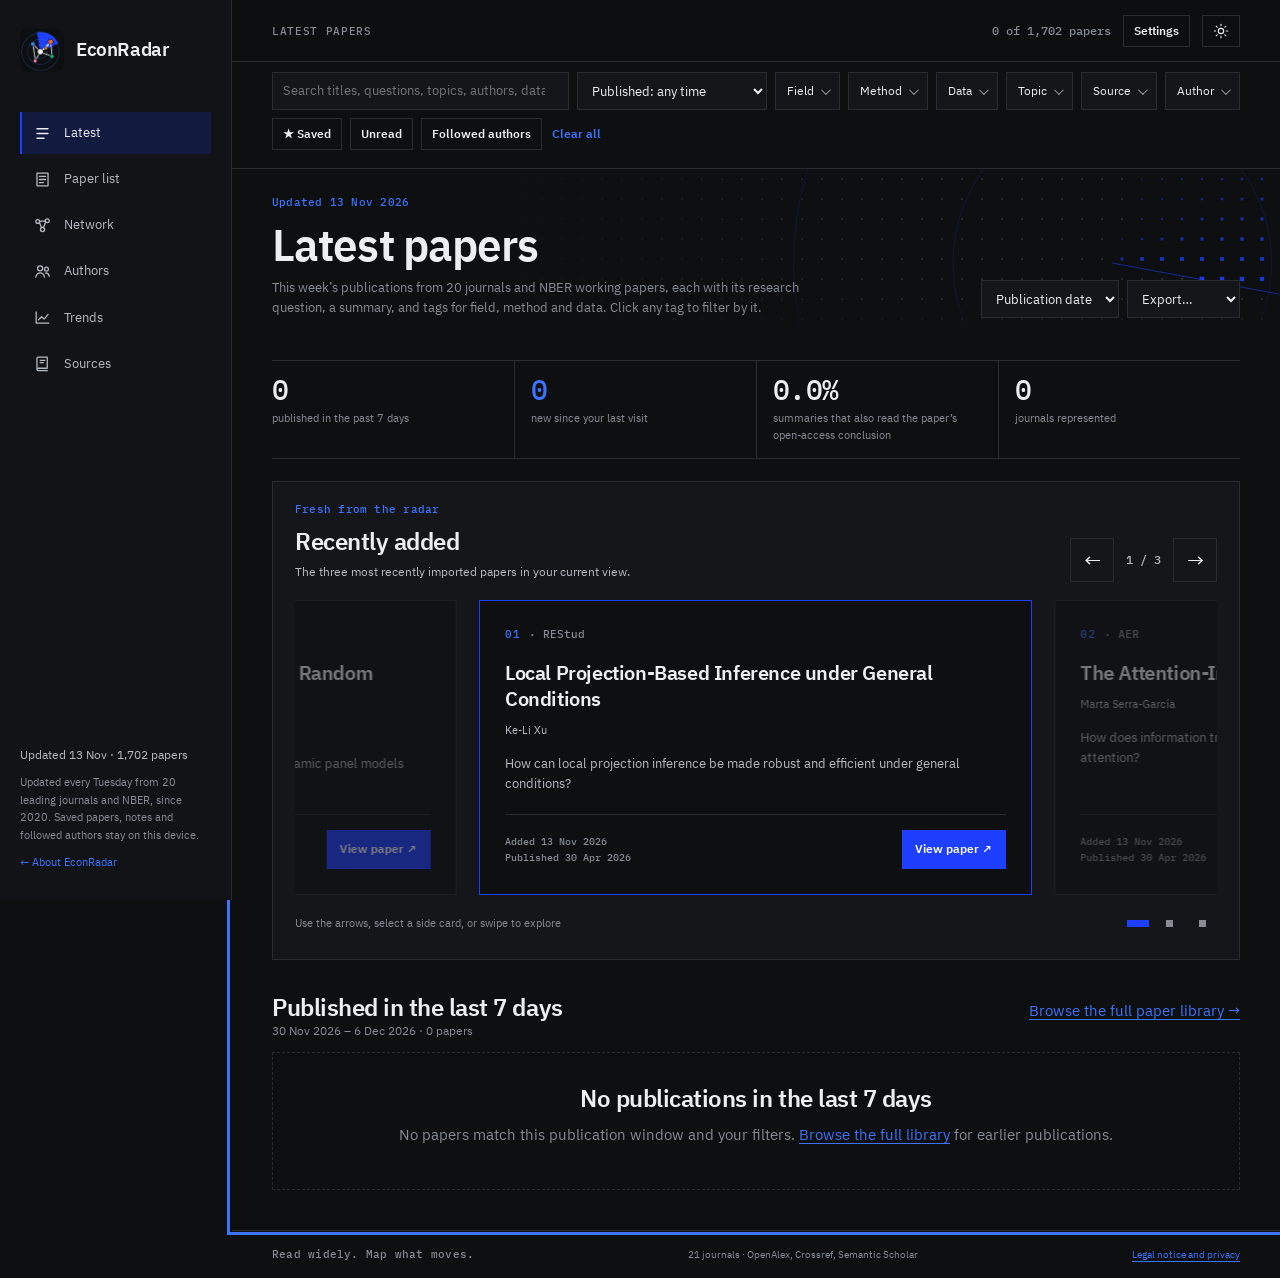
==== commit 85494c83: "EconRadar: new address (Rfernex/EconRadar); sidebar link to the site's EconRadar page Co-Authored-By" ====
--- a/radar/index.html
+++ b/radar/index.html
@@ -23,7 +23,7 @@
       <div class="side-note">
         <p id="side-status">Loading the radar…</p>
         <p class="side-small">Updated every Tuesday from 20 leading journals and NBER, since 2020. Saved papers, notes and followed authors stay on this device.</p>
-        <a href="../">← All your apps</a>
+        <a href="https://rfernex.github.io/econradar.html">← About EconRadar</a>
       </div>
     </aside>
     <div class="workspace">
